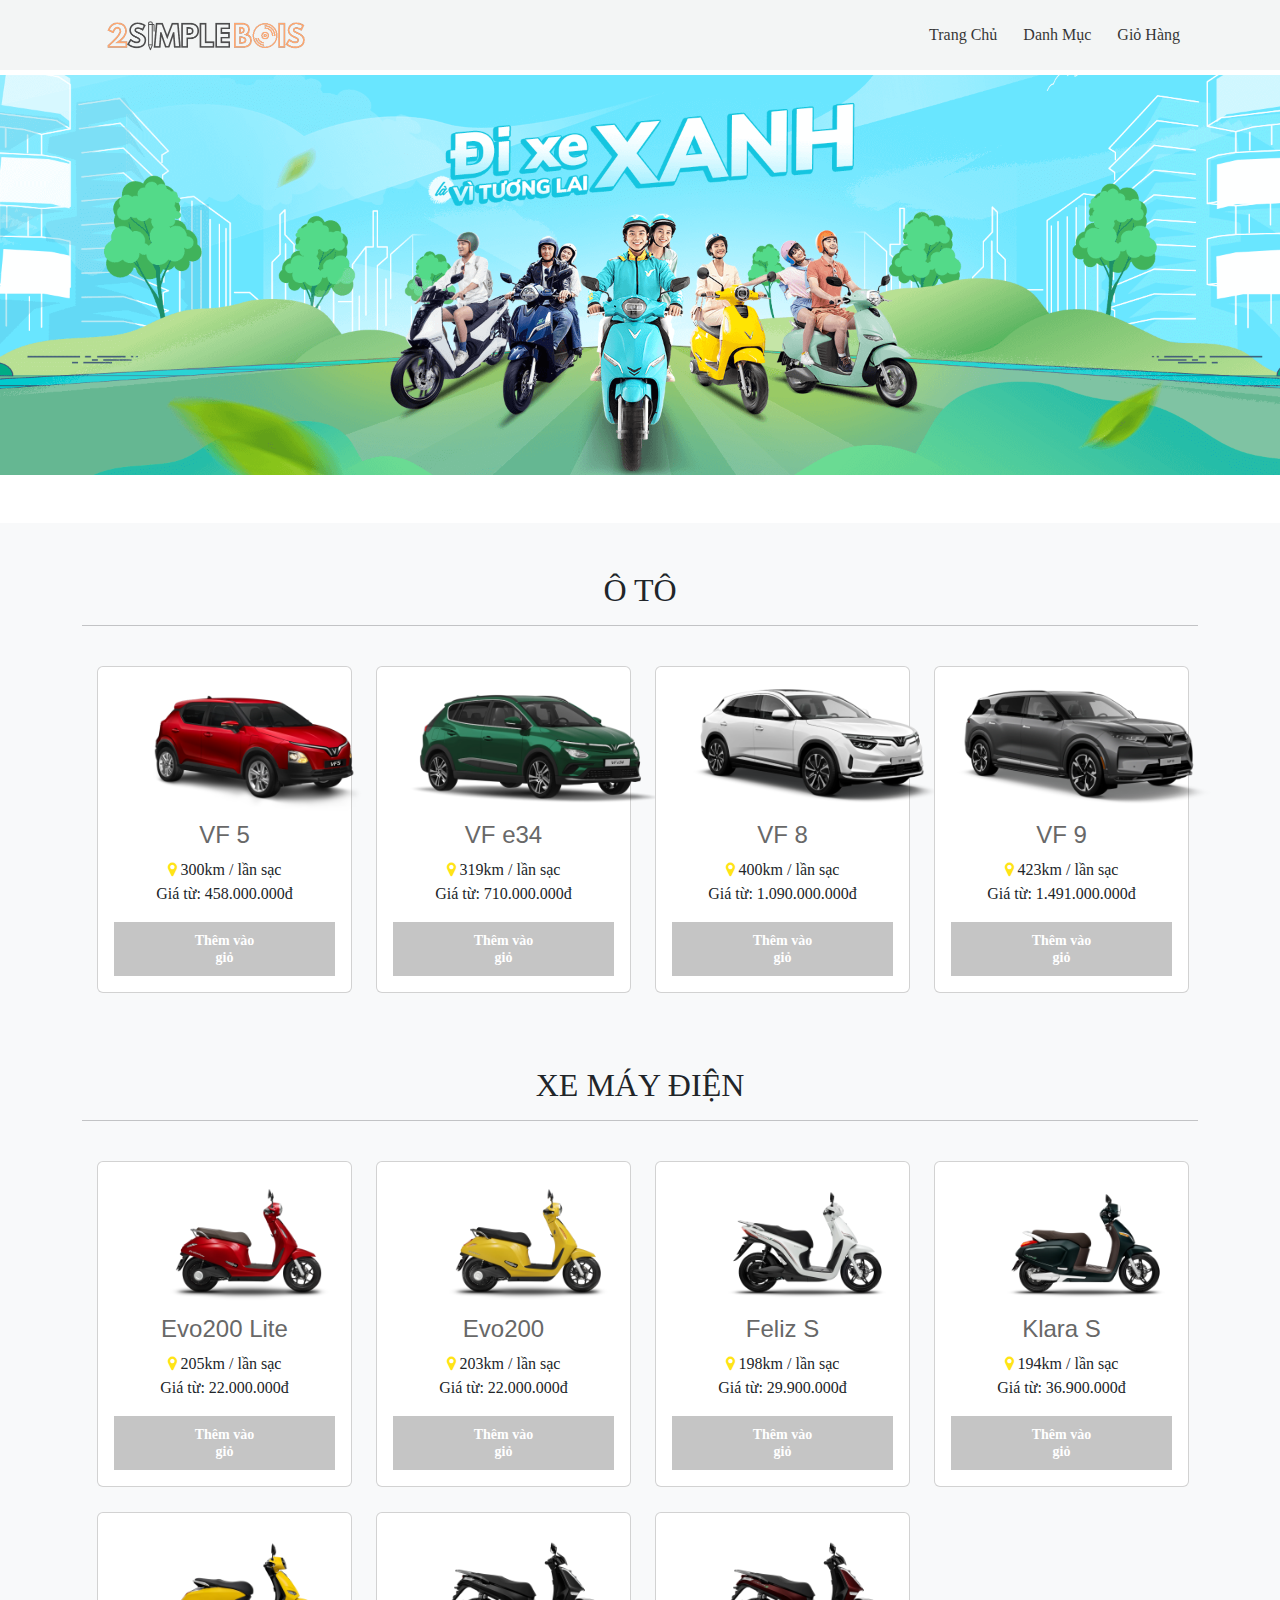
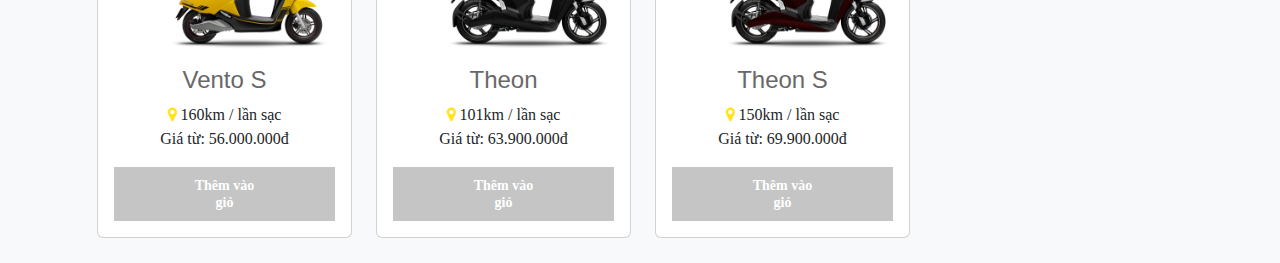
==== index.html @ aab518c5 "V1.0" ====
<!DOCTYPE html>
<html lang="en">

<head>
    <meta charset="UTF-8">
    <meta name="viewport" content="width=device-width, initial-scale=1.0">
    <title>Trang chủ</title>
    <link rel="stylesheet" href="boostrap.min.css">
    <link rel="stylesheet" href="font-awesome-4.7.0/css/font-awesome.min.css">
    <link rel="stylesheet" href="trangchu.css">

</head>

<body>
    <header>
        <nav class="navbar navbar-expand-lg navbar-light fixed-top  ">
            <div class="container">
                <a class="logo" href="index.html"><img src="image/logo1.png"></a>
                <ul class="navbar-nav ms-auto mb-2 mb-lg-0">
                    <li class="nav-item">
                        <a class="nav-link " aria-current="page" href="index.html">Trang Chủ</a>
                    </li>
                    <!-- dropdown -->
                    <li class="nav-item">
                        <a class="nav-link " aria-current="page" href="tintuc.html">Danh Mục</a>
                    </li>
                    <li class="nav-item">
                        <a class="nav-link " aria-current="page" href="lienhe.html">Giỏ Hàng</a>
                    </li>

                </ul>
                <!-- </div> -->
            </div>
        </nav>
    </header>

    <div class="banner" style="margin-top:75px;">
        <img src="image/banner1.png" alt="Los Angeles" class="d-block w-100">
        <div class="carousel-caption">

        </div>
    </div>

    <section class="xe section-padding" id="about">
        <div class="container-fluid bg-light mt-5">
            <div class="container">
                <div class="row">
                    <div class="col-md-12">
                        <div class="section-header text-center pb-4 pt-5">
                            <h2>Ô TÔ</h2>
                            <hr>
                        </div>
                    </div>
                    <div class="row">
                        <div class="col-lg-3 col-md-6 col-12">
                            <div class="card text-center bg-white ">
                                <div class="card-body">
                                    <img src="image/vf-5.png">
                                    <i class="bi bi-laptop"></i>
                                    <h3 class="card-title">VF 5</h3>
                                    <p class="lead">
                                        <i class="fa fa-map-marker" aria-hidden="true" style="color: #ffe416;"></i>
                                        300km / lần sạc<br>
                                        Giá từ: 458.000.000đ
                                    </p>
                                    <button>Thêm vào giỏ</button>
                                </div>

                            </div>
                        </div>
                        <div class="col-lg-3 col-md-6 col-12">
                            <div class="card text-center bg-white ">
                                <div class="card-body">
                                    <img src="image/vf-e34.png">
                                    <i class="bi bi-laptop"></i>
                                    <h3 class="card-title">VF e34</h3>
                                    <p class="lead">
                                        <i class="fa fa-map-marker" aria-hidden="true" style="color: #ffe416;"></i>
                                        319km / lần sạc<br>
                                        Giá từ: 710.000.000đ
                                    </p>
                                    <button>Thêm vào giỏ</button>
                                </div>

                            </div>
                        </div>
                        <div class="col-lg-3 col-md-6 col-12">
                            <div class="card text-center bg-white ">
                                <div class="card-body">
                                    <img src="image/vf-8.png">
                                    <i class="bi bi-laptop"></i>
                                    <h3 class="card-title">VF 8</h3>
                                    <p class="lead">
                                        <i class="fa fa-map-marker" aria-hidden="true" style="color: #ffe416;"></i>
                                        400km / lần sạc<br>
                                        Giá từ: 1.090.000.000đ
                                    </p>
                                    <button>Thêm vào giỏ</button>
                                </div>

                            </div>
                        </div>
                        <div class="col-lg-3 col-md-6 col-12">
                            <div class="card text-center bg-white ">
                                <div class="card-body">
                                    <img src="image/vf-9.png">
                                    <i class="bi bi-laptop"></i>
                                    <h3 class="card-title">VF 9</h3>
                                    <p class="lead">
                                        <i class="fa fa-map-marker" aria-hidden="true" style="color: #ffe416;"></i>
                                        423km / lần sạc<br>
                                        Giá từ: 1.491.000.000đ
                                    </p>
                                    <button>Thêm vào giỏ</button>
                                </div>

                            </div>
                        </div>
                    </div>
                </div>
                <div class="row">
                    <div class="col-md-12">
                        <div class="section-header text-center pb-4 pt-5">
                            <h2>XE MÁY ĐIỆN</h2>
                            <hr>
                        </div>
                    </div>
                    <div class="row">
                        <div class="col-lg-3 col-md-6 col-12">
                            <div class="card text-center bg-white ">
                                <div class="card-body">
                                    <img src="image/Evo200-lite.png">
                                    <i class="bi bi-laptop"></i>
                                    <h3 class="card-title">Evo200 Lite</h3>
                                    <p class="lead">
                                        <i class="fa fa-map-marker" aria-hidden="true" style="color: #ffe416;"></i>
                                        205km / lần sạc<br>
                                        Giá từ: 22.000.000đ
                                    </p>
                                    <button>Thêm vào giỏ</button>
                                </div>

                            </div>
                        </div>
                        <div class="col-lg-3 col-md-6 col-12">
                            <div class="card text-center bg-white ">
                                <div class="card-body">
                                    <img src="image/Evo200.png">
                                    <i class="bi bi-laptop"></i>
                                    <h3 class="card-title">Evo200</h3>
                                    <p class="lead">
                                        <i class="fa fa-map-marker" aria-hidden="true" style="color: #ffe416;"></i>
                                        203km / lần sạc<br>
                                        Giá từ: 22.000.000đ
                                    </p>
                                    <button>Thêm vào giỏ</button>
                                </div>

                            </div>
                        </div>
                        <div class="col-lg-3 col-md-6 col-12">
                            <div class="card text-center bg-white ">
                                <div class="card-body">
                                    <img src="image/FelizS.png">
                                    <i class="bi bi-laptop"></i>
                                    <h3 class="card-title">Feliz S</h3>
                                    <p class="lead">
                                        <i class="fa fa-map-marker" aria-hidden="true" style="color: #ffe416;"></i>
                                        198km / lần sạc<br>
                                        Giá từ: 29.900.000đ
                                    </p>
                                    <button>Thêm vào giỏ</button>
                                </div>

                            </div>
                        </div>
                        <div class="col-lg-3 col-md-6 col-12">
                            <div class="card text-center bg-white ">
                                <div class="card-body">
                                    <img src="image/KlaraS.png">
                                    <i class="bi bi-laptop"></i>
                                    <h3 class="card-title">Klara S</h3>
                                    <p class="lead">
                                        <i class="fa fa-map-marker" aria-hidden="true" style="color: #ffe416;"></i>
                                        194km / lần sạc<br>
                                        Giá từ: 36.900.000đ
                                    </p>
                                    <button>Thêm vào giỏ</button>
                                </div>

                            </div>
                        </div>
                        <div class="col-lg-3 col-md-6 col-12">
                            <div class="card text-center bg-white ">
                                <div class="card-body">
                                    <img src="image/VentoS.png">
                                    <i class="bi bi-laptop"></i>
                                    <h3 class="card-title">Vento S</h3>
                                    <p class="lead">
                                        <i class="fa fa-map-marker" aria-hidden="true" style="color: #ffe416;"></i>
                                        160km / lần sạc<br>
                                        Giá từ: 56.000.000đ
                                    </p>
                                    <button>Thêm vào giỏ</button>
                                </div>

                            </div>
                        </div>
                        <div class="col-lg-3 col-md-6 col-12">
                            <div class="card text-center bg-white ">
                                <div class="card-body">
                                    <img src="image/Theon.png">
                                    <i class="bi bi-laptop"></i>
                                    <h3 class="card-title">Theon</h3>
                                    <p class="lead">
                                        <i class="fa fa-map-marker" aria-hidden="true" style="color: #ffe416;"></i>
                                        101km / lần sạc<br>
                                        Giá từ: 63.900.000đ
                                    </p>
                                    <button>Thêm vào giỏ</button>
                                </div>

                            </div>
                        </div>
                        <div class="col-lg-3 col-md-6 col-12">
                            <div class="card text-center bg-white ">
                                <div class="card-body">
                                    <img src="image/TheonS.png">
                                    <i class="bi bi-laptop"></i>
                                    <h3 class="card-title">Theon S</h3>
                                    <p class="lead">
                                        <i class="fa fa-map-marker" aria-hidden="true" style="color: #ffe416;"></i>
                                        150km / lần sạc<br>
                                        Giá từ: 69.900.000đ
                                    </p>
                                    <button>Thêm vào giỏ</button>
                                </div>

                            </div>
                        </div>

                    </div>
                </div>
    </section>


</body>

</html>
---- boostrap.min.css ----
@charset "UTF-8";/*!
 * Bootstrap  v5.3.0-alpha2 (https://getbootstrap.com/)
 * Copyright 2011-2023 The Bootstrap Authors
 * Licensed under MIT (https://github.com/twbs/bootstrap/blob/main/LICENSE)
 */:root,[data-bs-theme=light]{--bs-blue:#0d6efd;--bs-indigo:#6610f2;--bs-purple:#6f42c1;--bs-pink:#d63384;--bs-red:#dc3545;--bs-orange:#fd7e14;--bs-yellow:#ffc107;--bs-green:#198754;--bs-teal:#20c997;--bs-cyan:#0dcaf0;--bs-black:#000;--bs-white:#fff;--bs-gray:#6c757d;--bs-gray-dark:#343a40;--bs-gray-100:#f8f9fa;--bs-gray-200:#e9ecef;--bs-gray-300:#dee2e6;--bs-gray-400:#ced4da;--bs-gray-500:#adb5bd;--bs-gray-600:#6c757d;--bs-gray-700:#495057;--bs-gray-800:#343a40;--bs-gray-900:#212529;--bs-primary:#0d6efd;--bs-secondary:#6c757d;--bs-success:#198754;--bs-info:#0dcaf0;--bs-warning:#ffc107;--bs-danger:#dc3545;--bs-light:#f8f9fa;--bs-dark:#212529;--bs-primary-rgb:13,110,253;--bs-secondary-rgb:108,117,125;--bs-success-rgb:25,135,84;--bs-info-rgb:13,202,240;--bs-warning-rgb:255,193,7;--bs-danger-rgb:220,53,69;--bs-light-rgb:248,249,250;--bs-dark-rgb:33,37,41;--bs-primary-text-emphasis:#052c65;--bs-secondary-text-emphasis:#2b2f32;--bs-success-text-emphasis:#0a3622;--bs-info-text-emphasis:#055160;--bs-warning-text-emphasis:#664d03;--bs-danger-text-emphasis:#58151c;--bs-light-text-emphasis:#495057;--bs-dark-text-emphasis:#495057;--bs-primary-bg-subtle:#cfe2ff;--bs-secondary-bg-subtle:#e2e3e5;--bs-success-bg-subtle:#d1e7dd;--bs-info-bg-subtle:#cff4fc;--bs-warning-bg-subtle:#fff3cd;--bs-danger-bg-subtle:#f8d7da;--bs-light-bg-subtle:#fcfcfd;--bs-dark-bg-subtle:#ced4da;--bs-primary-border-subtle:#9ec5fe;--bs-secondary-border-subtle:#c4c8cb;--bs-success-border-subtle:#a3cfbb;--bs-info-border-subtle:#9eeaf9;--bs-warning-border-subtle:#ffe69c;--bs-danger-border-subtle:#f1aeb5;--bs-light-border-subtle:#e9ecef;--bs-dark-border-subtle:#adb5bd;--bs-white-rgb:255,255,255;--bs-black-rgb:0,0,0;--bs-font-sans-serif:system-ui,-apple-system,"Segoe UI",Roboto,"Helvetica Neue","Noto Sans","Liberation Sans",Arial,sans-serif,"Apple Color Emoji","Segoe UI Emoji","Segoe UI Symbol","Noto Color Emoji";--bs-font-monospace:SFMono-Regular,Menlo,Monaco,Consolas,"Liberation Mono","Courier New",monospace;--bs-gradient:linear-gradient(180deg, rgba(255, 255, 255, 0.15), rgba(255, 255, 255, 0));--bs-body-font-family:var(--bs-font-sans-serif);--bs-body-font-size:1rem;--bs-body-font-weight:400;--bs-body-line-height:1.5;--bs-body-color:#212529;--bs-body-color-rgb:33,37,41;--bs-body-bg:#fff;--bs-body-bg-rgb:255,255,255;--bs-emphasis-color:#000;--bs-emphasis-color-rgb:0,0,0;--bs-secondary-color:rgba(33, 37, 41, 0.75);--bs-secondary-color-rgb:33,37,41;--bs-secondary-bg:#e9ecef;--bs-secondary-bg-rgb:233,236,239;--bs-tertiary-color:rgba(33, 37, 41, 0.5);--bs-tertiary-color-rgb:33,37,41;--bs-tertiary-bg:#f8f9fa;--bs-tertiary-bg-rgb:248,249,250;--bs-link-color:#0d6efd;--bs-link-color-rgb:13,110,253;--bs-link-decoration:underline;--bs-link-hover-color:#0a58ca;--bs-link-hover-color-rgb:10,88,202;--bs-code-color:#d63384;--bs-highlight-bg:#fff3cd;--bs-border-width:1px;--bs-border-style:solid;--bs-border-color:#dee2e6;--bs-border-color-translucent:rgba(0, 0, 0, 0.175);--bs-border-radius:0.375rem;--bs-border-radius-sm:0.25rem;--bs-border-radius-lg:0.5rem;--bs-border-radius-xl:1rem;--bs-border-radius-xxl:2rem;--bs-border-radius-2xl:var(--bs-border-radius-xxl);--bs-border-radius-pill:50rem;--bs-box-shadow:0 0.5rem 1rem rgba(0, 0, 0, 0.15);--bs-box-shadow-sm:0 0.125rem 0.25rem rgba(0, 0, 0, 0.075);--bs-box-shadow-lg:0 1rem 3rem rgba(0, 0, 0, 0.175);--bs-box-shadow-inset:inset 0 1px 2px rgba(0, 0, 0, 0.075);--bs-focus-ring-width:0.25rem;--bs-focus-ring-opacity:0.25;--bs-focus-ring-color:rgba(13, 110, 253, 0.25);--bs-form-valid-color:#198754;--bs-form-valid-border-color:#198754;--bs-form-invalid-color:#dc3545;--bs-form-invalid-border-color:#dc3545}[data-bs-theme=dark]{color-scheme:dark;--bs-body-color:#adb5bd;--bs-body-color-rgb:173,181,189;--bs-body-bg:#212529;--bs-body-bg-rgb:33,37,41;--bs-emphasis-color:#fff;--bs-emphasis-color-rgb:255,255,255;--bs-secondary-color:rgba(173, 181, 189, 0.75);--bs-secondary-color-rgb:173,181,189;--bs-secondary-bg:#343a40;--bs-secondary-bg-rgb:52,58,64;--bs-tertiary-color:rgba(173, 181, 189, 0.5);--bs-tertiary-color-rgb:173,181,189;--bs-tertiary-bg:#2b3035;--bs-tertiary-bg-rgb:43,48,53;--bs-primary-text-emphasis:#6ea8fe;--bs-secondary-text-emphasis:#a7acb1;--bs-success-text-emphasis:#75b798;--bs-info-text-emphasis:#6edff6;--bs-warning-text-emphasis:#ffda6a;--bs-danger-text-emphasis:#ea868f;--bs-light-text-emphasis:#f8f9fa;--bs-dark-text-emphasis:#dee2e6;--bs-primary-bg-subtle:#031633;--bs-secondary-bg-subtle:#161719;--bs-success-bg-subtle:#051b11;--bs-info-bg-subtle:#032830;--bs-warning-bg-subtle:#332701;--bs-danger-bg-subtle:#2c0b0e;--bs-light-bg-subtle:#343a40;--bs-dark-bg-subtle:#1a1d20;--bs-primary-border-subtle:#084298;--bs-secondary-border-subtle:#41464b;--bs-success-border-subtle:#0f5132;--bs-info-border-subtle:#087990;--bs-warning-border-subtle:#997404;--bs-danger-border-subtle:#842029;--bs-light-border-subtle:#495057;--bs-dark-border-subtle:#343a40;--bs-link-color:#6ea8fe;--bs-link-hover-color:#8bb9fe;--bs-link-color-rgb:110,168,254;--bs-link-hover-color-rgb:139,185,254;--bs-code-color:#e685b5;--bs-border-color:#495057;--bs-border-color-translucent:rgba(255, 255, 255, 0.15);--bs-form-valid-color:#75b798;--bs-form-valid-border-color:#75b798;--bs-form-invalid-color:#ea868f;--bs-form-invalid-border-color:#ea868f}*,::after,::before{box-sizing:border-box}@media (prefers-reduced-motion:no-preference){:root{scroll-behavior:smooth}}body{margin:0;font-family:var(--bs-body-font-family);font-size:var(--bs-body-font-size);font-weight:var(--bs-body-font-weight);line-height:var(--bs-body-line-height);color:var(--bs-body-color);text-align:var(--bs-body-text-align);background-color:var(--bs-body-bg);-webkit-text-size-adjust:100%;-webkit-tap-highlight-color:transparent}hr{margin:1rem 0;color:inherit;border:0;border-top:var(--bs-border-width) solid;opacity:.25}.h1,.h2,.h3,.h4,.h5,.h6,h1,h2,h3,h4,h5,h6{margin-top:0;margin-bottom:.5rem;font-weight:500;line-height:1.2;color:var(--bs-heading-color,inherit)}.h1,h1{font-size:calc(1.375rem + 1.5vw)}@media (min-width:1200px){.h1,h1{font-size:2.5rem}}.h2,h2{font-size:calc(1.325rem + .9vw)}@media (min-width:1200px){.h2,h2{font-size:2rem}}.h3,h3{font-size:calc(1.3rem + .6vw)}@media (min-width:1200px){.h3,h3{font-size:1.75rem}}.h4,h4{font-size:calc(1.275rem + .3vw)}@media (min-width:1200px){.h4,h4{font-size:1.5rem}}.h5,h5{font-size:1.25rem}.h6,h6{font-size:1rem}p{margin-top:0;margin-bottom:1rem}abbr[title]{-webkit-text-decoration:underline dotted;text-decoration:underline dotted;cursor:help;-webkit-text-decoration-skip-ink:none;text-decoration-skip-ink:none}address{margin-bottom:1rem;font-style:normal;line-height:inherit}ol,ul{padding-left:2rem}dl,ol,ul{margin-top:0;margin-bottom:1rem}ol ol,ol ul,ul ol,ul ul{margin-bottom:0}dt{font-weight:700}dd{margin-bottom:.5rem;margin-left:0}blockquote{margin:0 0 1rem}b,strong{font-weight:bolder}.small,small{font-size:.875em}.mark,mark{padding:.1875em;background-color:var(--bs-highlight-bg)}sub,sup{position:relative;font-size:.75em;line-height:0;vertical-align:baseline}sub{bottom:-.25em}sup{top:-.5em}a{color:rgba(var(--bs-link-color-rgb),var(--bs-link-opacity,1));text-decoration:underline}a:hover{--bs-link-color-rgb:var(--bs-link-hover-color-rgb)}a:not([href]):not([class]),a:not([href]):not([class]):hover{color:inherit;text-decoration:none}code,kbd,pre,samp{font-family:var(--bs-font-monospace);font-size:1em}pre{display:block;margin-top:0;margin-bottom:1rem;overflow:auto;font-size:.875em}pre code{font-size:inherit;color:inherit;word-break:normal}code{font-size:.875em;color:var(--bs-code-color);word-wrap:break-word}a>code{color:inherit}kbd{padding:.1875rem .375rem;font-size:.875em;color:var(--bs-body-bg);background-color:var(--bs-body-color);border-radius:.25rem}kbd kbd{padding:0;font-size:1em}figure{margin:0 0 1rem}img,svg{vertical-align:middle}table{caption-side:bottom;border-collapse:collapse}caption{padding-top:.5rem;padding-bottom:.5rem;color:var(--bs-secondary-color);text-align:left}th{text-align:inherit;text-align:-webkit-match-parent}tbody,td,tfoot,th,thead,tr{border-color:inherit;border-style:solid;border-width:0}label{display:inline-block}button{border-radius:0}button:focus:not(:focus-visible){outline:0}button,input,optgroup,select,textarea{margin:0;font-family:inherit;font-size:inherit;line-height:inherit}button,select{text-transform:none}[role=button]{cursor:pointer}select{word-wrap:normal}select:disabled{opacity:1}[list]:not([type=date]):not([type=datetime-local]):not([type=month]):not([type=week]):not([type=time])::-webkit-calendar-picker-indicator{display:none!important}[type=button],[type=reset],[type=submit],button{-webkit-appearance:button}[type=button]:not(:disabled),[type=reset]:not(:disabled),[type=submit]:not(:disabled),button:not(:disabled){cursor:pointer}::-moz-focus-inner{padding:0;border-style:none}textarea{resize:vertical}fieldset{min-width:0;padding:0;margin:0;border:0}legend{float:left;width:100%;padding:0;margin-bottom:.5rem;font-size:calc(1.275rem + .3vw);line-height:inherit}@media (min-width:1200px){legend{font-size:1.5rem}}legend+*{clear:left}::-webkit-datetime-edit-day-field,::-webkit-datetime-edit-fields-wrapper,::-webkit-datetime-edit-hour-field,::-webkit-datetime-edit-minute,::-webkit-datetime-edit-month-field,::-webkit-datetime-edit-text,::-webkit-datetime-edit-year-field{padding:0}::-webkit-inner-spin-button{height:auto}[type=search]{outline-offset:-2px;-webkit-appearance:textfield}::-webkit-search-decoration{-webkit-appearance:none}::-webkit-color-swatch-wrapper{padding:0}::-webkit-file-upload-button{font:inherit;-webkit-appearance:button}::file-selector-button{font:inherit;-webkit-appearance:button}output{display:inline-block}iframe{border:0}summary{display:list-item;cursor:pointer}progress{vertical-align:baseline}[hidden]{display:none!important}.lead{font-size:1.25rem;font-weight:300}.display-1{font-size:calc(1.625rem + 4.5vw);font-weight:300;line-height:1.2}@media (min-width:1200px){.display-1{font-size:5rem}}.display-2{font-size:calc(1.575rem + 3.9vw);font-weight:300;line-height:1.2}@media (min-width:1200px){.display-2{font-size:4.5rem}}.display-3{font-size:calc(1.525rem + 3.3vw);font-weight:300;line-height:1.2}@media (min-width:1200px){.display-3{font-size:4rem}}.display-4{font-size:calc(1.475rem + 2.7vw);font-weight:300;line-height:1.2}@media (min-width:1200px){.display-4{font-size:3.5rem}}.display-5{font-size:calc(1.425rem + 2.1vw);font-weight:300;line-height:1.2}@media (min-width:1200px){.display-5{font-size:3rem}}.display-6{font-size:calc(1.375rem + 1.5vw);font-weight:300;line-height:1.2}@media (min-width:1200px){.display-6{font-size:2.5rem}}.list-unstyled{padding-left:0;list-style:none}.list-inline{padding-left:0;list-style:none}.list-inline-item{display:inline-block}.list-inline-item:not(:last-child){margin-right:.5rem}.initialism{font-size:.875em;text-transform:uppercase}.blockquote{margin-bottom:1rem;font-size:1.25rem}.blockquote>:last-child{margin-bottom:0}.blockquote-footer{margin-top:-1rem;margin-bottom:1rem;font-size:.875em;color:#6c757d}.blockquote-footer::before{content:"— "}.img-fluid{max-width:100%;height:auto}.img-thumbnail{padding:.25rem;background-color:var(--bs-body-bg);border:var(--bs-border-width) solid var(--bs-border-color);border-radius:var(--bs-border-radius);max-width:100%;height:auto}.figure{display:inline-block}.figure-img{margin-bottom:.5rem;line-height:1}.figure-caption{font-size:.875em;color:var(--bs-secondary-color)}.container,.container-fluid,.container-lg,.container-md,.container-sm,.container-xl,.container-xxl{--bs-gutter-x:1.5rem;--bs-gutter-y:0;width:100%;padding-right:calc(var(--bs-gutter-x) * .5);padding-left:calc(var(--bs-gutter-x) * .5);margin-right:auto;margin-left:auto}@media (min-width:576px){.container,.container-sm{max-width:540px}}@media (min-width:768px){.container,.container-md,.container-sm{max-width:720px}}@media (min-width:992px){.container,.container-lg,.container-md,.container-sm{max-width:960px}}@media (min-width:1200px){.container,.container-lg,.container-md,.container-sm,.container-xl{max-width:1140px}}@media (min-width:1400px){.container,.container-lg,.container-md,.container-sm,.container-xl,.container-xxl{max-width:1320px}}:root{--bs-breakpoint-xs:0;--bs-breakpoint-sm:576px;--bs-breakpoint-md:768px;--bs-breakpoint-lg:992px;--bs-breakpoint-xl:1200px;--bs-breakpoint-xxl:1400px}.row{--bs-gutter-x:1.5rem;--bs-gutter-y:0;display:flex;flex-wrap:wrap;margin-top:calc(-1 * var(--bs-gutter-y));margin-right:calc(-.5 * var(--bs-gutter-x));margin-left:calc(-.5 * var(--bs-gutter-x))}.row>*{flex-shrink:0;width:100%;max-width:100%;padding-right:calc(var(--bs-gutter-x) * .5);padding-left:calc(var(--bs-gutter-x) * .5);margin-top:var(--bs-gutter-y)}.col{flex:1 0 0%}.row-cols-auto>*{flex:0 0 auto;width:auto}.row-cols-1>*{flex:0 0 auto;width:100%}.row-cols-2>*{flex:0 0 auto;width:50%}.row-cols-3>*{flex:0 0 auto;width:33.3333333333%}.row-cols-4>*{flex:0 0 auto;width:25%}.row-cols-5>*{flex:0 0 auto;width:20%}.row-cols-6>*{flex:0 0 auto;width:16.6666666667%}.col-auto{flex:0 0 auto;width:auto}.col-1{flex:0 0 auto;width:8.33333333%}.col-2{flex:0 0 auto;width:16.66666667%}.col-3{flex:0 0 auto;width:25%}.col-4{flex:0 0 auto;width:33.33333333%}.col-5{flex:0 0 auto;width:41.66666667%}.col-6{flex:0 0 auto;width:50%}.col-7{flex:0 0 auto;width:58.33333333%}.col-8{flex:0 0 auto;width:66.66666667%}.col-9{flex:0 0 auto;width:75%}.col-10{flex:0 0 auto;width:83.33333333%}.col-11{flex:0 0 auto;width:91.66666667%}.col-12{flex:0 0 auto;width:100%}.offset-1{margin-left:8.33333333%}.offset-2{margin-left:16.66666667%}.offset-3{margin-left:25%}.offset-4{margin-left:33.33333333%}.offset-5{margin-left:41.66666667%}.offset-6{margin-left:50%}.offset-7{margin-left:58.33333333%}.offset-8{margin-left:66.66666667%}.offset-9{margin-left:75%}.offset-10{margin-left:83.33333333%}.offset-11{margin-left:91.66666667%}.g-0,.gx-0{--bs-gutter-x:0}.g-0,.gy-0{--bs-gutter-y:0}.g-1,.gx-1{--bs-gutter-x:0.25rem}.g-1,.gy-1{--bs-gutter-y:0.25rem}.g-2,.gx-2{--bs-gutter-x:0.5rem}.g-2,.gy-2{--bs-gutter-y:0.5rem}.g-3,.gx-3{--bs-gutter-x:1rem}.g-3,.gy-3{--bs-gutter-y:1rem}.g-4,.gx-4{--bs-gutter-x:1.5rem}.g-4,.gy-4{--bs-gutter-y:1.5rem}.g-5,.gx-5{--bs-gutter-x:3rem}.g-5,.gy-5{--bs-gutter-y:3rem}@media (min-width:576px){.col-sm{flex:1 0 0%}.row-cols-sm-auto>*{flex:0 0 auto;width:auto}.row-cols-sm-1>*{flex:0 0 auto;width:100%}.row-cols-sm-2>*{flex:0 0 auto;width:50%}.row-cols-sm-3>*{flex:0 0 auto;width:33.3333333333%}.row-cols-sm-4>*{flex:0 0 auto;width:25%}.row-cols-sm-5>*{flex:0 0 auto;width:20%}.row-cols-sm-6>*{flex:0 0 auto;width:16.6666666667%}.col-sm-auto{flex:0 0 auto;width:auto}.col-sm-1{flex:0 0 auto;width:8.33333333%}.col-sm-2{flex:0 0 auto;width:16.66666667%}.col-sm-3{flex:0 0 auto;width:25%}.col-sm-4{flex:0 0 auto;width:33.33333333%}.col-sm-5{flex:0 0 auto;width:41.66666667%}.col-sm-6{flex:0 0 auto;width:50%}.col-sm-7{flex:0 0 auto;width:58.33333333%}.col-sm-8{flex:0 0 auto;width:66.66666667%}.col-sm-9{flex:0 0 auto;width:75%}.col-sm-10{flex:0 0 auto;width:83.33333333%}.col-sm-11{flex:0 0 auto;width:91.66666667%}.col-sm-12{flex:0 0 auto;width:100%}.offset-sm-0{margin-left:0}.offset-sm-1{margin-left:8.33333333%}.offset-sm-2{margin-left:16.66666667%}.offset-sm-3{margin-left:25%}.offset-sm-4{margin-left:33.33333333%}.offset-sm-5{margin-left:41.66666667%}.offset-sm-6{margin-left:50%}.offset-sm-7{margin-left:58.33333333%}.offset-sm-8{margin-left:66.66666667%}.offset-sm-9{margin-left:75%}.offset-sm-10{margin-left:83.33333333%}.offset-sm-11{margin-left:91.66666667%}.g-sm-0,.gx-sm-0{--bs-gutter-x:0}.g-sm-0,.gy-sm-0{--bs-gutter-y:0}.g-sm-1,.gx-sm-1{--bs-gutter-x:0.25rem}.g-sm-1,.gy-sm-1{--bs-gutter-y:0.25rem}.g-sm-2,.gx-sm-2{--bs-gutter-x:0.5rem}.g-sm-2,.gy-sm-2{--bs-gutter-y:0.5rem}.g-sm-3,.gx-sm-3{--bs-gutter-x:1rem}.g-sm-3,.gy-sm-3{--bs-gutter-y:1rem}.g-sm-4,.gx-sm-4{--bs-gutter-x:1.5rem}.g-sm-4,.gy-sm-4{--bs-gutter-y:1.5rem}.g-sm-5,.gx-sm-5{--bs-gutter-x:3rem}.g-sm-5,.gy-sm-5{--bs-gutter-y:3rem}}@media (min-width:768px){.col-md{flex:1 0 0%}.row-cols-md-auto>*{flex:0 0 auto;width:auto}.row-cols-md-1>*{flex:0 0 auto;width:100%}.row-cols-md-2>*{flex:0 0 auto;width:50%}.row-cols-md-3>*{flex:0 0 auto;width:33.3333333333%}.row-cols-md-4>*{flex:0 0 auto;width:25%}.row-cols-md-5>*{flex:0 0 auto;width:20%}.row-cols-md-6>*{flex:0 0 auto;width:16.6666666667%}.col-md-auto{flex:0 0 auto;width:auto}.col-md-1{flex:0 0 auto;width:8.33333333%}.col-md-2{flex:0 0 auto;width:16.66666667%}.col-md-3{flex:0 0 auto;width:25%}.col-md-4{flex:0 0 auto;width:33.33333333%}.col-md-5{flex:0 0 auto;width:41.66666667%}.col-md-6{flex:0 0 auto;width:50%}.col-md-7{flex:0 0 auto;width:58.33333333%}.col-md-8{flex:0 0 auto;width:66.66666667%}.col-md-9{flex:0 0 auto;width:75%}.col-md-10{flex:0 0 auto;width:83.33333333%}.col-md-11{flex:0 0 auto;width:91.66666667%}.col-md-12{flex:0 0 auto;width:100%}.offset-md-0{margin-left:0}.offset-md-1{margin-left:8.33333333%}.offset-md-2{margin-left:16.66666667%}.offset-md-3{margin-left:25%}.offset-md-4{margin-left:33.33333333%}.offset-md-5{margin-left:41.66666667%}.offset-md-6{margin-left:50%}.offset-md-7{margin-left:58.33333333%}.offset-md-8{margin-left:66.66666667%}.offset-md-9{margin-left:75%}.offset-md-10{margin-left:83.33333333%}.offset-md-11{margin-left:91.66666667%}.g-md-0,.gx-md-0{--bs-gutter-x:0}.g-md-0,.gy-md-0{--bs-gutter-y:0}.g-md-1,.gx-md-1{--bs-gutter-x:0.25rem}.g-md-1,.gy-md-1{--bs-gutter-y:0.25rem}.g-md-2,.gx-md-2{--bs-gutter-x:0.5rem}.g-md-2,.gy-md-2{--bs-gutter-y:0.5rem}.g-md-3,.gx-md-3{--bs-gutter-x:1rem}.g-md-3,.gy-md-3{--bs-gutter-y:1rem}.g-md-4,.gx-md-4{--bs-gutter-x:1.5rem}.g-md-4,.gy-md-4{--bs-gutter-y:1.5rem}.g-md-5,.gx-md-5{--bs-gutter-x:3rem}.g-md-5,.gy-md-5{--bs-gutter-y:3rem}}@media (min-width:992px){.col-lg{flex:1 0 0%}.row-cols-lg-auto>*{flex:0 0 auto;width:auto}.row-cols-lg-1>*{flex:0 0 auto;width:100%}.row-cols-lg-2>*{flex:0 0 auto;width:50%}.row-cols-lg-3>*{flex:0 0 auto;width:33.3333333333%}.row-cols-lg-4>*{flex:0 0 auto;width:25%}.row-cols-lg-5>*{flex:0 0 auto;width:20%}.row-cols-lg-6>*{flex:0 0 auto;width:16.6666666667%}.col-lg-auto{flex:0 0 auto;width:auto}.col-lg-1{flex:0 0 auto;width:8.33333333%}.col-lg-2{flex:0 0 auto;width:16.66666667%}.col-lg-3{flex:0 0 auto;width:25%}.col-lg-4{flex:0 0 auto;width:33.33333333%}.col-lg-5{flex:0 0 auto;width:41.66666667%}.col-lg-6{flex:0 0 auto;width:50%}.col-lg-7{flex:0 0 auto;width:58.33333333%}.col-lg-8{flex:0 0 auto;width:66.66666667%}.col-lg-9{flex:0 0 auto;width:75%}.col-lg-10{flex:0 0 auto;width:83.33333333%}.col-lg-11{flex:0 0 auto;width:91.66666667%}.col-lg-12{flex:0 0 auto;width:100%}.offset-lg-0{margin-left:0}.offset-lg-1{margin-left:8.33333333%}.offset-lg-2{margin-left:16.66666667%}.offset-lg-3{margin-left:25%}.offset-lg-4{margin-left:33.33333333%}.offset-lg-5{margin-left:41.66666667%}.offset-lg-6{margin-left:50%}.offset-lg-7{margin-left:58.33333333%}.offset-lg-8{margin-left:66.66666667%}.offset-lg-9{margin-left:75%}.offset-lg-10{margin-left:83.33333333%}.offset-lg-11{margin-left:91.66666667%}.g-lg-0,.gx-lg-0{--bs-gutter-x:0}.g-lg-0,.gy-lg-0{--bs-gutter-y:0}.g-lg-1,.gx-lg-1{--bs-gutter-x:0.25rem}.g-lg-1,.gy-lg-1{--bs-gutter-y:0.25rem}.g-lg-2,.gx-lg-2{--bs-gutter-x:0.5rem}.g-lg-2,.gy-lg-2{--bs-gutter-y:0.5rem}.g-lg-3,.gx-lg-3{--bs-gutter-x:1rem}.g-lg-3,.gy-lg-3{--bs-gutter-y:1rem}.g-lg-4,.gx-lg-4{--bs-gutter-x:1.5rem}.g-lg-4,.gy-lg-4{--bs-gutter-y:1.5rem}.g-lg-5,.gx-lg-5{--bs-gutter-x:3rem}.g-lg-5,.gy-lg-5{--bs-gutter-y:3rem}}@media (min-width:1200px){.col-xl{flex:1 0 0%}.row-cols-xl-auto>*{flex:0 0 auto;width:auto}.row-cols-xl-1>*{flex:0 0 auto;width:100%}.row-cols-xl-2>*{flex:0 0 auto;width:50%}.row-cols-xl-3>*{flex:0 0 auto;width:33.3333333333%}.row-cols-xl-4>*{flex:0 0 auto;width:25%}.row-cols-xl-5>*{flex:0 0 auto;width:20%}.row-cols-xl-6>*{flex:0 0 auto;width:16.6666666667%}.col-xl-auto{flex:0 0 auto;width:auto}.col-xl-1{flex:0 0 auto;width:8.33333333%}.col-xl-2{flex:0 0 auto;width:16.66666667%}.col-xl-3{flex:0 0 auto;width:25%}.col-xl-4{flex:0 0 auto;width:33.33333333%}.col-xl-5{flex:0 0 auto;width:41.66666667%}.col-xl-6{flex:0 0 auto;width:50%}.col-xl-7{flex:0 0 auto;width:58.33333333%}.col-xl-8{flex:0 0 auto;width:66.66666667%}.col-xl-9{flex:0 0 auto;width:75%}.col-xl-10{flex:0 0 auto;width:83.33333333%}.col-xl-11{flex:0 0 auto;width:91.66666667%}.col-xl-12{flex:0 0 auto;width:100%}.offset-xl-0{margin-left:0}.offset-xl-1{margin-left:8.33333333%}.offset-xl-2{margin-left:16.66666667%}.offset-xl-3{margin-left:25%}.offset-xl-4{margin-left:33.33333333%}.offset-xl-5{margin-left:41.66666667%}.offset-xl-6{margin-left:50%}.offset-xl-7{margin-left:58.33333333%}.offset-xl-8{margin-left:66.66666667%}.offset-xl-9{margin-left:75%}.offset-xl-10{margin-left:83.33333333%}.offset-xl-11{margin-left:91.66666667%}.g-xl-0,.gx-xl-0{--bs-gutter-x:0}.g-xl-0,.gy-xl-0{--bs-gutter-y:0}.g-xl-1,.gx-xl-1{--bs-gutter-x:0.25rem}.g-xl-1,.gy-xl-1{--bs-gutter-y:0.25rem}.g-xl-2,.gx-xl-2{--bs-gutter-x:0.5rem}.g-xl-2,.gy-xl-2{--bs-gutter-y:0.5rem}.g-xl-3,.gx-xl-3{--bs-gutter-x:1rem}.g-xl-3,.gy-xl-3{--bs-gutter-y:1rem}.g-xl-4,.gx-xl-4{--bs-gutter-x:1.5rem}.g-xl-4,.gy-xl-4{--bs-gutter-y:1.5rem}.g-xl-5,.gx-xl-5{--bs-gutter-x:3rem}.g-xl-5,.gy-xl-5{--bs-gutter-y:3rem}}@media (min-width:1400px){.col-xxl{flex:1 0 0%}.row-cols-xxl-auto>*{flex:0 0 auto;width:auto}.row-cols-xxl-1>*{flex:0 0 auto;width:100%}.row-cols-xxl-2>*{flex:0 0 auto;width:50%}.row-cols-xxl-3>*{flex:0 0 auto;width:33.3333333333%}.row-cols-xxl-4>*{flex:0 0 auto;width:25%}.row-cols-xxl-5>*{flex:0 0 auto;width:20%}.row-cols-xxl-6>*{flex:0 0 auto;width:16.6666666667%}.col-xxl-auto{flex:0 0 auto;width:auto}.col-xxl-1{flex:0 0 auto;width:8.33333333%}.col-xxl-2{flex:0 0 auto;width:16.66666667%}.col-xxl-3{flex:0 0 auto;width:25%}.col-xxl-4{flex:0 0 auto;width:33.33333333%}.col-xxl-5{flex:0 0 auto;width:41.66666667%}.col-xxl-6{flex:0 0 auto;width:50%}.col-xxl-7{flex:0 0 auto;width:58.33333333%}.col-xxl-8{flex:0 0 auto;width:66.66666667%}.col-xxl-9{flex:0 0 auto;width:75%}.col-xxl-10{flex:0 0 auto;width:83.33333333%}.col-xxl-11{flex:0 0 auto;width:91.66666667%}.col-xxl-12{flex:0 0 auto;width:100%}.offset-xxl-0{margin-left:0}.offset-xxl-1{margin-left:8.33333333%}.offset-xxl-2{margin-left:16.66666667%}.offset-xxl-3{margin-left:25%}.offset-xxl-4{margin-left:33.33333333%}.offset-xxl-5{margin-left:41.66666667%}.offset-xxl-6{margin-left:50%}.offset-xxl-7{margin-left:58.33333333%}.offset-xxl-8{margin-left:66.66666667%}.offset-xxl-9{margin-left:75%}.offset-xxl-10{margin-left:83.33333333%}.offset-xxl-11{margin-left:91.66666667%}.g-xxl-0,.gx-xxl-0{--bs-gutter-x:0}.g-xxl-0,.gy-xxl-0{--bs-gutter-y:0}.g-xxl-1,.gx-xxl-1{--bs-gutter-x:0.25rem}.g-xxl-1,.gy-xxl-1{--bs-gutter-y:0.25rem}.g-xxl-2,.gx-xxl-2{--bs-gutter-x:0.5rem}.g-xxl-2,.gy-xxl-2{--bs-gutter-y:0.5rem}.g-xxl-3,.gx-xxl-3{--bs-gutter-x:1rem}.g-xxl-3,.gy-xxl-3{--bs-gutter-y:1rem}.g-xxl-4,.gx-xxl-4{--bs-gutter-x:1.5rem}.g-xxl-4,.gy-xxl-4{--bs-gutter-y:1.5rem}.g-xxl-5,.gx-xxl-5{--bs-gutter-x:3rem}.g-xxl-5,.gy-xxl-5{--bs-gutter-y:3rem}}.table{--bs-table-color:var(--bs-body-color);--bs-table-bg:transparent;--bs-table-border-color:var(--bs-border-color);--bs-table-accent-bg:transparent;--bs-table-striped-color:var(--bs-body-color);--bs-table-striped-bg:rgba(0, 0, 0, 0.05);--bs-table-active-color:var(--bs-body-color);--bs-table-active-bg:rgba(0, 0, 0, 0.1);--bs-table-hover-color:var(--bs-body-color);--bs-table-hover-bg:rgba(0, 0, 0, 0.075);width:100%;margin-bottom:1rem;color:var(--bs-table-color);vertical-align:top;border-color:var(--bs-table-border-color)}.table>:not(caption)>*>*{padding:.5rem .5rem;background-color:var(--bs-table-bg);border-bottom-width:var(--bs-border-width);box-shadow:inset 0 0 0 9999px var(--bs-table-accent-bg)}.table>tbody{vertical-align:inherit}.table>thead{vertical-align:bottom}.table-group-divider{border-top:calc(var(--bs-border-width) * 2) solid currentcolor}.caption-top{caption-side:top}.table-sm>:not(caption)>*>*{padding:.25rem .25rem}.table-bordered>:not(caption)>*{border-width:var(--bs-border-width) 0}.table-bordered>:not(caption)>*>*{border-width:0 var(--bs-border-width)}.table-borderless>:not(caption)>*>*{border-bottom-width:0}.table-borderless>:not(:first-child){border-top-width:0}.table-striped>tbody>tr:nth-of-type(odd)>*{--bs-table-accent-bg:var(--bs-table-striped-bg);color:var(--bs-table-striped-color)}.table-striped-columns>:not(caption)>tr>:nth-child(2n){--bs-table-accent-bg:var(--bs-table-striped-bg);color:var(--bs-table-striped-color)}.table-active{--bs-table-accent-bg:var(--bs-table-active-bg);color:var(--bs-table-active-color)}.table-hover>tbody>tr:hover>*{--bs-table-accent-bg:var(--bs-table-hover-bg);color:var(--bs-table-hover-color)}.table-primary{--bs-table-color:#000;--bs-table-bg:#cfe2ff;--bs-table-border-color:#bacbe6;--bs-table-striped-bg:#c5d7f2;--bs-table-striped-color:#000;--bs-table-active-bg:#bacbe6;--bs-table-active-color:#000;--bs-table-hover-bg:#bfd1ec;--bs-table-hover-color:#000;color:var(--bs-table-color);border-color:var(--bs-table-border-color)}.table-secondary{--bs-table-color:#000;--bs-table-bg:#e2e3e5;--bs-table-border-color:#cbccce;--bs-table-striped-bg:#d7d8da;--bs-table-striped-color:#000;--bs-table-active-bg:#cbccce;--bs-table-active-color:#000;--bs-table-hover-bg:#d1d2d4;--bs-table-hover-color:#000;color:var(--bs-table-color);border-color:var(--bs-table-border-color)}.table-success{--bs-table-color:#000;--bs-table-bg:#d1e7dd;--bs-table-border-color:#bcd0c7;--bs-table-striped-bg:#c7dbd2;--bs-table-striped-color:#000;--bs-table-active-bg:#bcd0c7;--bs-table-active-color:#000;--bs-table-hover-bg:#c1d6cc;--bs-table-hover-color:#000;color:var(--bs-table-color);border-color:var(--bs-table-border-color)}.table-info{--bs-table-color:#000;--bs-table-bg:#cff4fc;--bs-table-border-color:#badce3;--bs-table-striped-bg:#c5e8ef;--bs-table-striped-color:#000;--bs-table-active-bg:#badce3;--bs-table-active-color:#000;--bs-table-hover-bg:#bfe2e9;--bs-table-hover-color:#000;color:var(--bs-table-color);border-color:var(--bs-table-border-color)}.table-warning{--bs-table-color:#000;--bs-table-bg:#fff3cd;--bs-table-border-color:#e6dbb9;--bs-table-striped-bg:#f2e7c3;--bs-table-striped-color:#000;--bs-table-active-bg:#e6dbb9;--bs-table-active-color:#000;--bs-table-hover-bg:#ece1be;--bs-table-hover-color:#000;color:var(--bs-table-color);border-color:var(--bs-table-border-color)}.table-danger{--bs-table-color:#000;--bs-table-bg:#f8d7da;--bs-table-border-color:#dfc2c4;--bs-table-striped-bg:#eccccf;--bs-table-striped-color:#000;--bs-table-active-bg:#dfc2c4;--bs-table-active-color:#000;--bs-table-hover-bg:#e5c7ca;--bs-table-hover-color:#000;color:var(--bs-table-color);border-color:var(--bs-table-border-color)}.table-light{--bs-table-color:#000;--bs-table-bg:#f8f9fa;--bs-table-border-color:#dfe0e1;--bs-table-striped-bg:#ecedee;--bs-table-striped-color:#000;--bs-table-active-bg:#dfe0e1;--bs-table-active-color:#000;--bs-table-hover-bg:#e5e6e7;--bs-table-hover-color:#000;color:var(--bs-table-color);border-color:var(--bs-table-border-color)}.table-dark{--bs-table-color:#fff;--bs-table-bg:#212529;--bs-table-border-color:#373b3e;--bs-table-striped-bg:#2c3034;--bs-table-striped-color:#fff;--bs-table-active-bg:#373b3e;--bs-table-active-color:#fff;--bs-table-hover-bg:#323539;--bs-table-hover-color:#fff;color:var(--bs-table-color);border-color:var(--bs-table-border-color)}.table-responsive{overflow-x:auto;-webkit-overflow-scrolling:touch}@media (max-width:575.98px){.table-responsive-sm{overflow-x:auto;-webkit-overflow-scrolling:touch}}@media (max-width:767.98px){.table-responsive-md{overflow-x:auto;-webkit-overflow-scrolling:touch}}@media (max-width:991.98px){.table-responsive-lg{overflow-x:auto;-webkit-overflow-scrolling:touch}}@media (max-width:1199.98px){.table-responsive-xl{overflow-x:auto;-webkit-overflow-scrolling:touch}}@media (max-width:1399.98px){.table-responsive-xxl{overflow-x:auto;-webkit-overflow-scrolling:touch}}.form-label{margin-bottom:.5rem}.col-form-label{padding-top:calc(.375rem + var(--bs-border-width));padding-bottom:calc(.375rem + var(--bs-border-width));margin-bottom:0;font-size:inherit;line-height:1.5}.col-form-label-lg{padding-top:calc(.5rem + var(--bs-border-width));padding-bottom:calc(.5rem + var(--bs-border-width));font-size:1.25rem}.col-form-label-sm{padding-top:calc(.25rem + var(--bs-border-width));padding-bottom:calc(.25rem + var(--bs-border-width));font-size:.875rem}.form-text{margin-top:.25rem;font-size:.875em;color:var(--bs-secondary-color)}.form-control{display:block;width:100%;padding:.375rem .75rem;font-size:1rem;font-weight:400;line-height:1.5;color:var(--bs-body-color);background-color:var(--bs-body-bg);background-clip:padding-box;border:var(--bs-border-width) solid var(--bs-border-color);-webkit-appearance:none;-moz-appearance:none;appearance:none;border-radius:.375rem;transition:border-color .15s ease-in-out,box-shadow .15s ease-in-out}@media (prefers-reduced-motion:reduce){.form-control{transition:none}}.form-control[type=file]{overflow:hidden}.form-control[type=file]:not(:disabled):not([readonly]){cursor:pointer}.form-control:focus{color:var(--bs-body-color);background-color:var(--bs-body-bg);border-color:#86b7fe;outline:0;box-shadow:0 0 0 .25rem rgba(13,110,253,.25)}.form-control::-webkit-date-and-time-value{min-width:85px;height:1.5em;margin:0}.form-control::-webkit-datetime-edit{display:block;padding:0}.form-control::-moz-placeholder{color:var(--bs-secondary-color);opacity:1}.form-control::placeholder{color:var(--bs-secondary-color);opacity:1}.form-control:disabled{background-color:var(--bs-secondary-bg);opacity:1}.form-control::-webkit-file-upload-button{padding:.375rem .75rem;margin:-.375rem -.75rem;-webkit-margin-end:.75rem;margin-inline-end:.75rem;color:var(--bs-body-color);background-color:var(--bs-tertiary-bg);pointer-events:none;border-color:inherit;border-style:solid;border-width:0;border-inline-end-width:var(--bs-border-width);border-radius:0;-webkit-transition:color .15s ease-in-out,background-color .15s ease-in-out,border-color .15s ease-in-out,box-shadow .15s ease-in-out;transition:color .15s ease-in-out,background-color .15s ease-in-out,border-color .15s ease-in-out,box-shadow .15s ease-in-out}.form-control::file-selector-button{padding:.375rem .75rem;margin:-.375rem -.75rem;-webkit-margin-end:.75rem;margin-inline-end:.75rem;color:var(--bs-body-color);background-color:var(--bs-tertiary-bg);pointer-events:none;border-color:inherit;border-style:solid;border-width:0;border-inline-end-width:var(--bs-border-width);border-radius:0;transition:color .15s ease-in-out,background-color .15s ease-in-out,border-color .15s ease-in-out,box-shadow .15s ease-in-out}@media (prefers-reduced-motion:reduce){.form-control::-webkit-file-upload-button{-webkit-transition:none;transition:none}.form-control::file-selector-button{transition:none}}.form-control:hover:not(:disabled):not([readonly])::-webkit-file-upload-button{background-color:var(--bs-secondary-bg)}.form-control:hover:not(:disabled):not([readonly])::file-selector-button{background-color:var(--bs-secondary-bg)}.form-control-plaintext{display:block;width:100%;padding:.375rem 0;margin-bottom:0;line-height:1.5;color:var(--bs-body-color);background-color:transparent;border:solid transparent;border-width:var(--bs-border-width) 0}.form-control-plaintext:focus{outline:0}.form-control-plaintext.form-control-lg,.form-control-plaintext.form-control-sm{padding-right:0;padding-left:0}.form-control-sm{min-height:calc(1.5em + .5rem + calc(var(--bs-border-width) * 2));padding:.25rem .5rem;font-size:.875rem;border-radius:.25rem}.form-control-sm::-webkit-file-upload-button{padding:.25rem .5rem;margin:-.25rem -.5rem;-webkit-margin-end:.5rem;margin-inline-end:.5rem}.form-control-sm::file-selector-button{padding:.25rem .5rem;margin:-.25rem -.5rem;-webkit-margin-end:.5rem;margin-inline-end:.5rem}.form-control-lg{min-height:calc(1.5em + 1rem + calc(var(--bs-border-width) * 2));padding:.5rem 1rem;font-size:1.25rem;border-radius:.5rem}.form-control-lg::-webkit-file-upload-button{padding:.5rem 1rem;margin:-.5rem -1rem;-webkit-margin-end:1rem;margin-inline-end:1rem}.form-control-lg::file-selector-button{padding:.5rem 1rem;margin:-.5rem -1rem;-webkit-margin-end:1rem;margin-inline-end:1rem}textarea.form-control{min-height:calc(1.5em + .75rem + calc(var(--bs-border-width) * 2))}textarea.form-control-sm{min-height:calc(1.5em + .5rem + calc(var(--bs-border-width) * 2))}textarea.form-control-lg{min-height:calc(1.5em + 1rem + calc(var(--bs-border-width) * 2))}.form-control-color{width:3rem;height:calc(1.5em + .75rem + calc(var(--bs-border-width) * 2));padding:.375rem}.form-control-color:not(:disabled):not([readonly]){cursor:pointer}.form-control-color::-moz-color-swatch{border:0!important;border-radius:.375rem}.form-control-color::-webkit-color-swatch{border:0!important;border-radius:.375rem}.form-control-color.form-control-sm{height:calc(1.5em + .5rem + calc(var(--bs-border-width) * 2))}.form-control-color.form-control-lg{height:calc(1.5em + 1rem + calc(var(--bs-border-width) * 2))}.form-select{--bs-form-select-bg-img:url("data:image/svg+xml,%3csvg xmlns='http://www.w3.org/2000/svg' viewBox='0 0 16 16'%3e%3cpath fill='none' stroke='%23343a40' stroke-linecap='round' stroke-linejoin='round' stroke-width='2' d='m2 5 6 6 6-6'/%3e%3c/svg%3e");display:block;width:100%;padding:.375rem 2.25rem .375rem .75rem;font-size:1rem;font-weight:400;line-height:1.5;color:var(--bs-body-color);background-color:var(--bs-body-bg);background-image:var(--bs-form-select-bg-img),var(--bs-form-select-bg-icon,none);background-repeat:no-repeat;background-position:right .75rem center;background-size:16px 12px;border:var(--bs-border-width) solid var(--bs-border-color);border-radius:.375rem;transition:border-color .15s ease-in-out,box-shadow .15s ease-in-out;-webkit-appearance:none;-moz-appearance:none;appearance:none}@media (prefers-reduced-motion:reduce){.form-select{transition:none}}.form-select:focus{border-color:#86b7fe;outline:0;box-shadow:0 0 0 .25rem rgba(13,110,253,.25)}.form-select[multiple],.form-select[size]:not([size="1"]){padding-right:.75rem;background-image:none}.form-select:disabled{background-color:var(--bs-secondary-bg)}.form-select:-moz-focusring{color:transparent;text-shadow:0 0 0 var(--bs-body-color)}.form-select-sm{padding-top:.25rem;padding-bottom:.25rem;padding-left:.5rem;font-size:.875rem;border-radius:.25rem}.form-select-lg{padding-top:.5rem;padding-bottom:.5rem;padding-left:1rem;font-size:1.25rem;border-radius:.5rem}[data-bs-theme=dark] .form-select{--bs-form-select-bg-img:url("data:image/svg+xml,%3csvg xmlns='http://www.w3.org/2000/svg' viewBox='0 0 16 16'%3e%3cpath fill='none' stroke='%23adb5bd' stroke-linecap='round' stroke-linejoin='round' stroke-width='2' d='m2 5 6 6 6-6'/%3e%3c/svg%3e")}.form-check{display:block;min-height:1.5rem;padding-left:1.5em;margin-bottom:.125rem}.form-check .form-check-input{float:left;margin-left:-1.5em}.form-check-reverse{padding-right:1.5em;padding-left:0;text-align:right}.form-check-reverse .form-check-input{float:right;margin-right:-1.5em;margin-left:0}.form-check-input{--bs-form-check-bg:var(--bs-body-bg);width:1em;height:1em;margin-top:.25em;vertical-align:top;background-color:var(--bs-form-check-bg);background-image:var(--bs-form-check-bg-image);background-repeat:no-repeat;background-position:center;background-size:contain;border:var(--bs-border-width) solid var(--bs-border-color);-webkit-appearance:none;-moz-appearance:none;appearance:none;-webkit-print-color-adjust:exact;color-adjust:exact;print-color-adjust:exact}.form-check-input[type=checkbox]{border-radius:.25em}.form-check-input[type=radio]{border-radius:50%}.form-check-input:active{filter:brightness(90%)}.form-check-input:focus{border-color:#86b7fe;outline:0;box-shadow:0 0 0 .25rem rgba(13,110,253,.25)}.form-check-input:checked{background-color:#0d6efd;border-color:#0d6efd}.form-check-input:checked[type=checkbox]{--bs-form-check-bg-image:url("data:image/svg+xml,%3csvg xmlns='http://www.w3.org/2000/svg' viewBox='0 0 20 20'%3e%3cpath fill='none' stroke='%23fff' stroke-linecap='round' stroke-linejoin='round' stroke-width='3' d='m6 10 3 3 6-6'/%3e%3c/svg%3e")}.form-check-input:checked[type=radio]{--bs-form-check-bg-image:url("data:image/svg+xml,%3csvg xmlns='http://www.w3.org/2000/svg' viewBox='-4 -4 8 8'%3e%3ccircle r='2' fill='%23fff'/%3e%3c/svg%3e")}.form-check-input[type=checkbox]:indeterminate{background-color:#0d6efd;border-color:#0d6efd;--bs-form-check-bg-image:url("data:image/svg+xml,%3csvg xmlns='http://www.w3.org/2000/svg' viewBox='0 0 20 20'%3e%3cpath fill='none' stroke='%23fff' stroke-linecap='round' stroke-linejoin='round' stroke-width='3' d='M6 10h8'/%3e%3c/svg%3e")}.form-check-input:disabled{pointer-events:none;filter:none;opacity:.5}.form-check-input:disabled~.form-check-label,.form-check-input[disabled]~.form-check-label{cursor:default;opacity:.5}.form-switch{padding-left:2.5em}.form-switch .form-check-input{--bs-form-switch-bg:url("data:image/svg+xml,%3csvg xmlns='http://www.w3.org/2000/svg' viewBox='-4 -4 8 8'%3e%3ccircle r='3' fill='rgba%280, 0, 0, 0.25%29'/%3e%3c/svg%3e");width:2em;margin-left:-2.5em;background-image:var(--bs-form-switch-bg);background-position:left center;border-radius:2em;transition:background-position .15s ease-in-out}@media (prefers-reduced-motion:reduce){.form-switch .form-check-input{transition:none}}.form-switch .form-check-input:focus{--bs-form-switch-bg:url("data:image/svg+xml,%3csvg xmlns='http://www.w3.org/2000/svg' viewBox='-4 -4 8 8'%3e%3ccircle r='3' fill='%2386b7fe'/%3e%3c/svg%3e")}.form-switch .form-check-input:checked{background-position:right center;--bs-form-switch-bg:url("data:image/svg+xml,%3csvg xmlns='http://www.w3.org/2000/svg' viewBox='-4 -4 8 8'%3e%3ccircle r='3' fill='%23fff'/%3e%3c/svg%3e")}.form-switch.form-check-reverse{padding-right:2.5em;padding-left:0}.form-switch.form-check-reverse .form-check-input{margin-right:-2.5em;margin-left:0}.form-check-inline{display:inline-block;margin-right:1rem}.btn-check{position:absolute;clip:rect(0,0,0,0);pointer-events:none}.btn-check:disabled+.btn,.btn-check[disabled]+.btn{pointer-events:none;filter:none;opacity:.65}[data-bs-theme=dark] .form-switch .form-check-input:not(:checked):not(:focus){--bs-form-switch-bg:url("data:image/svg+xml,%3csvg xmlns='http://www.w3.org/2000/svg' viewBox='-4 -4 8 8'%3e%3ccircle r='3' fill='rgba%28255, 255, 255, 0.25%29'/%3e%3c/svg%3e")}.form-range{width:100%;height:1.5rem;padding:0;background-color:transparent;-webkit-appearance:none;-moz-appearance:none;appearance:none}.form-range:focus{outline:0}.form-range:focus::-webkit-slider-thumb{box-shadow:0 0 0 1px #fff,0 0 0 .25rem rgba(13,110,253,.25)}.form-range:focus::-moz-range-thumb{box-shadow:0 0 0 1px #fff,0 0 0 .25rem rgba(13,110,253,.25)}.form-range::-moz-focus-outer{border:0}.form-range::-webkit-slider-thumb{width:1rem;height:1rem;margin-top:-.25rem;background-color:#0d6efd;border:0;border-radius:1rem;-webkit-transition:background-color .15s ease-in-out,border-color .15s ease-in-out,box-shadow .15s ease-in-out;transition:background-color .15s ease-in-out,border-color .15s ease-in-out,box-shadow .15s ease-in-out;-webkit-appearance:none;appearance:none}@media (prefers-reduced-motion:reduce){.form-range::-webkit-slider-thumb{-webkit-transition:none;transition:none}}.form-range::-webkit-slider-thumb:active{background-color:#b6d4fe}.form-range::-webkit-slider-runnable-track{width:100%;height:.5rem;color:transparent;cursor:pointer;background-color:var(--bs-tertiary-bg);border-color:transparent;border-radius:1rem}.form-range::-moz-range-thumb{width:1rem;height:1rem;background-color:#0d6efd;border:0;border-radius:1rem;-moz-transition:background-color .15s ease-in-out,border-color .15s ease-in-out,box-shadow .15s ease-in-out;transition:background-color .15s ease-in-out,border-color .15s ease-in-out,box-shadow .15s ease-in-out;-moz-appearance:none;appearance:none}@media (prefers-reduced-motion:reduce){.form-range::-moz-range-thumb{-moz-transition:none;transition:none}}.form-range::-moz-range-thumb:active{background-color:#b6d4fe}.form-range::-moz-range-track{width:100%;height:.5rem;color:transparent;cursor:pointer;background-color:var(--bs-tertiary-bg);border-color:transparent;border-radius:1rem}.form-range:disabled{pointer-events:none}.form-range:disabled::-webkit-slider-thumb{background-color:var(--bs-secondary-color)}.form-range:disabled::-moz-range-thumb{background-color:var(--bs-secondary-color)}.form-floating{position:relative}.form-floating:not(.form-control:disabled)::before{position:absolute;top:var(--bs-border-width);left:var(--bs-border-width);width:calc(100% - (calc(calc(.375em + .1875rem) + calc(.75em + .375rem))));height:1.875em;content:"";background-color:var(--bs-body-bg);border-radius:.375rem}.form-floating>.form-control,.form-floating>.form-control-plaintext,.form-floating>.form-select{height:calc(3.5rem + calc(var(--bs-border-width) * 2));line-height:1.25}.form-floating>label{position:absolute;top:0;left:0;width:100%;height:100%;padding:1rem .75rem;overflow:hidden;text-align:start;text-overflow:ellipsis;white-space:nowrap;pointer-events:none;border:var(--bs-border-width) solid transparent;transform-origin:0 0;transition:opacity .1s ease-in-out,transform .1s ease-in-out}@media (prefers-reduced-motion:reduce){.form-floating>label{transition:none}}.form-floating>.form-control,.form-floating>.form-control-plaintext{padding:1rem .75rem}.form-floating>.form-control-plaintext::-moz-placeholder,.form-floating>.form-control::-moz-placeholder{color:transparent}.form-floating>.form-control-plaintext::placeholder,.form-floating>.form-control::placeholder{color:transparent}.form-floating>.form-control-plaintext:not(:-moz-placeholder-shown),.form-floating>.form-control:not(:-moz-placeholder-shown){padding-top:1.625rem;padding-bottom:.625rem}.form-floating>.form-control-plaintext:focus,.form-floating>.form-control-plaintext:not(:placeholder-shown),.form-floating>.form-control:focus,.form-floating>.form-control:not(:placeholder-shown){padding-top:1.625rem;padding-bottom:.625rem}.form-floating>.form-control-plaintext:-webkit-autofill,.form-floating>.form-control:-webkit-autofill{padding-top:1.625rem;padding-bottom:.625rem}.form-floating>.form-select{padding-top:1.625rem;padding-bottom:.625rem}.form-floating>.form-control:not(:-moz-placeholder-shown)~label{opacity:.65;transform:scale(.85) translateY(-.5rem) translateX(.15rem)}.form-floating>.form-control-plaintext~label,.form-floating>.form-control:focus~label,.form-floating>.form-control:not(:placeholder-shown)~label,.form-floating>.form-select~label{opacity:.65;transform:scale(.85) translateY(-.5rem) translateX(.15rem)}.form-floating>.form-control:-webkit-autofill~label{opacity:.65;transform:scale(.85) translateY(-.5rem) translateX(.15rem)}.form-floating>.form-control-plaintext~label{border-width:var(--bs-border-width) 0}.form-floating>.form-control:disabled~label{color:#6c757d}.input-group{position:relative;display:flex;flex-wrap:wrap;align-items:stretch;width:100%}.input-group>.form-control,.input-group>.form-floating,.input-group>.form-select{position:relative;flex:1 1 auto;width:1%;min-width:0}.input-group>.form-control:focus,.input-group>.form-floating:focus-within,.input-group>.form-select:focus{z-index:5}.input-group .btn{position:relative;z-index:2}.input-group .btn:focus{z-index:5}.input-group-text{display:flex;align-items:center;padding:.375rem .75rem;font-size:1rem;font-weight:400;line-height:1.5;color:var(--bs-body-color);text-align:center;white-space:nowrap;background-color:var(--bs-tertiary-bg);border:var(--bs-border-width) solid var(--bs-border-color);border-radius:.375rem}.input-group-lg>.btn,.input-group-lg>.form-control,.input-group-lg>.form-select,.input-group-lg>.input-group-text{padding:.5rem 1rem;font-size:1.25rem;border-radius:.5rem}.input-group-sm>.btn,.input-group-sm>.form-control,.input-group-sm>.form-select,.input-group-sm>.input-group-text{padding:.25rem .5rem;font-size:.875rem;border-radius:.25rem}.input-group-lg>.form-select,.input-group-sm>.form-select{padding-right:3rem}.input-group:not(.has-validation)>.dropdown-toggle:nth-last-child(n+3),.input-group:not(.has-validation)>.form-floating:not(:last-child)>.form-control,.input-group:not(.has-validation)>.form-floating:not(:last-child)>.form-select,.input-group:not(.has-validation)>:not(:last-child):not(.dropdown-toggle):not(.dropdown-menu):not(.form-floating){border-top-right-radius:0;border-bottom-right-radius:0}.input-group.has-validation>.dropdown-toggle:nth-last-child(n+4),.input-group.has-validation>.form-floating:nth-last-child(n+3)>.form-control,.input-group.has-validation>.form-floating:nth-last-child(n+3)>.form-select,.input-group.has-validation>:nth-last-child(n+3):not(.dropdown-toggle):not(.dropdown-menu):not(.form-floating){border-top-right-radius:0;border-bottom-right-radius:0}.input-group>:not(:first-child):not(.dropdown-menu):not(.valid-tooltip):not(.valid-feedback):not(.invalid-tooltip):not(.invalid-feedback){margin-left:calc(var(--bs-border-width) * -1);border-top-left-radius:0;border-bottom-left-radius:0}.input-group>.form-floating:not(:first-child)>.form-control,.input-group>.form-floating:not(:first-child)>.form-select{border-top-left-radius:0;border-bottom-left-radius:0}.valid-feedback{display:none;width:100%;margin-top:.25rem;font-size:.875em;color:var(--bs-form-valid-color)}.valid-tooltip{position:absolute;top:100%;z-index:5;display:none;max-width:100%;padding:.25rem .5rem;margin-top:.1rem;font-size:.875rem;color:#fff;background-color:var(--bs-success);border-radius:var(--bs-border-radius)}.is-valid~.valid-feedback,.is-valid~.valid-tooltip,.was-validated :valid~.valid-feedback,.was-validated :valid~.valid-tooltip{display:block}.form-control.is-valid,.was-validated .form-control:valid{border-color:var(--bs-form-valid-border-color);padding-right:calc(1.5em + .75rem);background-image:url("data:image/svg+xml,%3csvg xmlns='http://www.w3.org/2000/svg' viewBox='0 0 8 8'%3e%3cpath fill='%23198754' d='M2.3 6.73.6 4.53c-.4-1.04.46-1.4 1.1-.8l1.1 1.4 3.4-3.8c.6-.63 1.6-.27 1.2.7l-4 4.6c-.43.5-.8.4-1.1.1z'/%3e%3c/svg%3e");background-repeat:no-repeat;background-position:right calc(.375em + .1875rem) center;background-size:calc(.75em + .375rem) calc(.75em + .375rem)}.form-control.is-valid:focus,.was-validated .form-control:valid:focus{border-color:var(--bs-form-valid-border-color);box-shadow:0 0 0 .25rem rgba(var(--bs-success-rgb),.25)}.was-validated textarea.form-control:valid,textarea.form-control.is-valid{padding-right:calc(1.5em + .75rem);background-position:top calc(.375em + .1875rem) right calc(.375em + .1875rem)}.form-select.is-valid,.was-validated .form-select:valid{border-color:var(--bs-form-valid-border-color)}.form-select.is-valid:not([multiple]):not([size]),.form-select.is-valid:not([multiple])[size="1"],.was-validated .form-select:valid:not([multiple]):not([size]),.was-validated .form-select:valid:not([multiple])[size="1"]{--bs-form-select-bg-icon:url("data:image/svg+xml,%3csvg xmlns='http://www.w3.org/2000/svg' viewBox='0 0 8 8'%3e%3cpath fill='%23198754' d='M2.3 6.73.6 4.53c-.4-1.04.46-1.4 1.1-.8l1.1 1.4 3.4-3.8c.6-.63 1.6-.27 1.2.7l-4 4.6c-.43.5-.8.4-1.1.1z'/%3e%3c/svg%3e");padding-right:4.125rem;background-position:right .75rem center,center right 2.25rem;background-size:16px 12px,calc(.75em + .375rem) calc(.75em + .375rem)}.form-select.is-valid:focus,.was-validated .form-select:valid:focus{border-color:var(--bs-form-valid-border-color);box-shadow:0 0 0 .25rem rgba(var(--bs-success-rgb),.25)}.form-control-color.is-valid,.was-validated .form-control-color:valid{width:calc(3rem + calc(1.5em + .75rem))}.form-check-input.is-valid,.was-validated .form-check-input:valid{border-color:var(--bs-form-valid-border-color)}.form-check-input.is-valid:checked,.was-validated .form-check-input:valid:checked{background-color:var(--bs-form-valid-color)}.form-check-input.is-valid:focus,.was-validated .form-check-input:valid:focus{box-shadow:0 0 0 .25rem rgba(var(--bs-success-rgb),.25)}.form-check-input.is-valid~.form-check-label,.was-validated .form-check-input:valid~.form-check-label{color:var(--bs-form-valid-color)}.form-check-inline .form-check-input~.valid-feedback{margin-left:.5em}.input-group>.form-control:not(:focus).is-valid,.input-group>.form-floating:not(:focus-within).is-valid,.input-group>.form-select:not(:focus).is-valid,.was-validated .input-group>.form-control:not(:focus):valid,.was-validated .input-group>.form-floating:not(:focus-within):valid,.was-validated .input-group>.form-select:not(:focus):valid{z-index:3}.invalid-feedback{display:none;width:100%;margin-top:.25rem;font-size:.875em;color:var(--bs-form-invalid-color)}.invalid-tooltip{position:absolute;top:100%;z-index:5;display:none;max-width:100%;padding:.25rem .5rem;margin-top:.1rem;font-size:.875rem;color:#fff;background-color:var(--bs-danger);border-radius:var(--bs-border-radius)}.is-invalid~.invalid-feedback,.is-invalid~.invalid-tooltip,.was-validated :invalid~.invalid-feedback,.was-validated :invalid~.invalid-tooltip{display:block}.form-control.is-invalid,.was-validated .form-control:invalid{border-color:var(--bs-form-invalid-border-color);padding-right:calc(1.5em + .75rem);background-image:url("data:image/svg+xml,%3csvg xmlns='http://www.w3.org/2000/svg' viewBox='0 0 12 12' width='12' height='12' fill='none' stroke='%23dc3545'%3e%3ccircle cx='6' cy='6' r='4.5'/%3e%3cpath stroke-linejoin='round' d='M5.8 3.6h.4L6 6.5z'/%3e%3ccircle cx='6' cy='8.2' r='.6' fill='%23dc3545' stroke='none'/%3e%3c/svg%3e");background-repeat:no-repeat;background-position:right calc(.375em + .1875rem) center;background-size:calc(.75em + .375rem) calc(.75em + .375rem)}.form-control.is-invalid:focus,.was-validated .form-control:invalid:focus{border-color:var(--bs-form-invalid-border-color);box-shadow:0 0 0 .25rem rgba(var(--bs-danger-rgb),.25)}.was-validated textarea.form-control:invalid,textarea.form-control.is-invalid{padding-right:calc(1.5em + .75rem);background-position:top calc(.375em + .1875rem) right calc(.375em + .1875rem)}.form-select.is-invalid,.was-validated .form-select:invalid{border-color:var(--bs-form-invalid-border-color)}.form-select.is-invalid:not([multiple]):not([size]),.form-select.is-invalid:not([multiple])[size="1"],.was-validated .form-select:invalid:not([multiple]):not([size]),.was-validated .form-select:invalid:not([multiple])[size="1"]{--bs-form-select-bg-icon:url("data:image/svg+xml,%3csvg xmlns='http://www.w3.org/2000/svg' viewBox='0 0 12 12' width='12' height='12' fill='none' stroke='%23dc3545'%3e%3ccircle cx='6' cy='6' r='4.5'/%3e%3cpath stroke-linejoin='round' d='M5.8 3.6h.4L6 6.5z'/%3e%3ccircle cx='6' cy='8.2' r='.6' fill='%23dc3545' stroke='none'/%3e%3c/svg%3e");padding-right:4.125rem;background-position:right .75rem center,center right 2.25rem;background-size:16px 12px,calc(.75em + .375rem) calc(.75em + .375rem)}.form-select.is-invalid:focus,.was-validated .form-select:invalid:focus{border-color:var(--bs-form-invalid-border-color);box-shadow:0 0 0 .25rem rgba(var(--bs-danger-rgb),.25)}.form-control-color.is-invalid,.was-validated .form-control-color:invalid{width:calc(3rem + calc(1.5em + .75rem))}.form-check-input.is-invalid,.was-validated .form-check-input:invalid{border-color:var(--bs-form-invalid-border-color)}.form-check-input.is-invalid:checked,.was-validated .form-check-input:invalid:checked{background-color:var(--bs-form-invalid-color)}.form-check-input.is-invalid:focus,.was-validated .form-check-input:invalid:focus{box-shadow:0 0 0 .25rem rgba(var(--bs-danger-rgb),.25)}.form-check-input.is-invalid~.form-check-label,.was-validated .form-check-input:invalid~.form-check-label{color:var(--bs-form-invalid-color)}.form-check-inline .form-check-input~.invalid-feedback{margin-left:.5em}.input-group>.form-control:not(:focus).is-invalid,.input-group>.form-floating:not(:focus-within).is-invalid,.input-group>.form-select:not(:focus).is-invalid,.was-validated .input-group>.form-control:not(:focus):invalid,.was-validated .input-group>.form-floating:not(:focus-within):invalid,.was-validated .input-group>.form-select:not(:focus):invalid{z-index:4}.btn{--bs-btn-padding-x:0.75rem;--bs-btn-padding-y:0.375rem;--bs-btn-font-family: ;--bs-btn-font-size:1rem;--bs-btn-font-weight:400;--bs-btn-line-height:1.5;--bs-btn-color:var(--bs-body-color);--bs-btn-bg:transparent;--bs-btn-border-width:var(--bs-border-width);--bs-btn-border-color:transparent;--bs-btn-border-radius:0.375rem;--bs-btn-hover-border-color:transparent;--bs-btn-box-shadow:inset 0 1px 0 rgba(255, 255, 255, 0.15),0 1px 1px rgba(0, 0, 0, 0.075);--bs-btn-disabled-opacity:0.65;--bs-btn-focus-box-shadow:0 0 0 0.25rem rgba(var(--bs-btn-focus-shadow-rgb), .5);display:inline-block;padding:var(--bs-btn-padding-y) var(--bs-btn-padding-x);font-family:var(--bs-btn-font-family);font-size:var(--bs-btn-font-size);font-weight:var(--bs-btn-font-weight);line-height:var(--bs-btn-line-height);color:var(--bs-btn-color);text-align:center;text-decoration:none;vertical-align:middle;cursor:pointer;-webkit-user-select:none;-moz-user-select:none;user-select:none;border:var(--bs-btn-border-width) solid var(--bs-btn-border-color);border-radius:var(--bs-btn-border-radius);background-color:var(--bs-btn-bg);transition:color .15s ease-in-out,background-color .15s ease-in-out,border-color .15s ease-in-out,box-shadow .15s ease-in-out}@media (prefers-reduced-motion:reduce){.btn{transition:none}}.btn:hover{color:var(--bs-btn-hover-color);background-color:var(--bs-btn-hover-bg);border-color:var(--bs-btn-hover-border-color)}.btn-check+.btn:hover{color:var(--bs-btn-color);background-color:var(--bs-btn-bg);border-color:var(--bs-btn-border-color)}.btn:focus-visible{color:var(--bs-btn-hover-color);background-color:var(--bs-btn-hover-bg);border-color:var(--bs-btn-hover-border-color);outline:0;box-shadow:var(--bs-btn-focus-box-shadow)}.btn-check:focus-visible+.btn{border-color:var(--bs-btn-hover-border-color);outline:0;box-shadow:var(--bs-btn-focus-box-shadow)}.btn-check:checked+.btn,.btn.active,.btn.show,.btn:first-child:active,:not(.btn-check)+.btn:active{color:var(--bs-btn-active-color);background-color:var(--bs-btn-active-bg);border-color:var(--bs-btn-active-border-color)}.btn-check:checked+.btn:focus-visible,.btn.active:focus-visible,.btn.show:focus-visible,.btn:first-child:active:focus-visible,:not(.btn-check)+.btn:active:focus-visible{box-shadow:var(--bs-btn-focus-box-shadow)}.btn.disabled,.btn:disabled,fieldset:disabled .btn{color:var(--bs-btn-disabled-color);pointer-events:none;background-color:var(--bs-btn-disabled-bg);border-color:var(--bs-btn-disabled-border-color);opacity:var(--bs-btn-disabled-opacity)}.btn-primary{--bs-btn-color:#fff;--bs-btn-bg:#0d6efd;--bs-btn-border-color:#0d6efd;--bs-btn-hover-color:#fff;--bs-btn-hover-bg:#0b5ed7;--bs-btn-hover-border-color:#0a58ca;--bs-btn-focus-shadow-rgb:49,132,253;--bs-btn-active-color:#fff;--bs-btn-active-bg:#0a58ca;--bs-btn-active-border-color:#0a53be;--bs-btn-active-shadow:inset 0 3px 5px rgba(0, 0, 0, 0.125);--bs-btn-disabled-color:#fff;--bs-btn-disabled-bg:#0d6efd;--bs-btn-disabled-border-color:#0d6efd}.btn-secondary{--bs-btn-color:#fff;--bs-btn-bg:#6c757d;--bs-btn-border-color:#6c757d;--bs-btn-hover-color:#fff;--bs-btn-hover-bg:#5c636a;--bs-btn-hover-border-color:#565e64;--bs-btn-focus-shadow-rgb:130,138,145;--bs-btn-active-color:#fff;--bs-btn-active-bg:#565e64;--bs-btn-active-border-color:#51585e;--bs-btn-active-shadow:inset 0 3px 5px rgba(0, 0, 0, 0.125);--bs-btn-disabled-color:#fff;--bs-btn-disabled-bg:#6c757d;--bs-btn-disabled-border-color:#6c757d}.btn-success{--bs-btn-color:#fff;--bs-btn-bg:#198754;--bs-btn-border-color:#198754;--bs-btn-hover-color:#fff;--bs-btn-hover-bg:#157347;--bs-btn-hover-border-color:#146c43;--bs-btn-focus-shadow-rgb:60,153,110;--bs-btn-active-color:#fff;--bs-btn-active-bg:#146c43;--bs-btn-active-border-color:#13653f;--bs-btn-active-shadow:inset 0 3px 5px rgba(0, 0, 0, 0.125);--bs-btn-disabled-color:#fff;--bs-btn-disabled-bg:#198754;--bs-btn-disabled-border-color:#198754}.btn-info{--bs-btn-color:#000;--bs-btn-bg:#0dcaf0;--bs-btn-border-color:#0dcaf0;--bs-btn-hover-color:#000;--bs-btn-hover-bg:#31d2f2;--bs-btn-hover-border-color:#25cff2;--bs-btn-focus-shadow-rgb:11,172,204;--bs-btn-active-color:#000;--bs-btn-active-bg:#3dd5f3;--bs-btn-active-border-color:#25cff2;--bs-btn-active-shadow:inset 0 3px 5px rgba(0, 0, 0, 0.125);--bs-btn-disabled-color:#000;--bs-btn-disabled-bg:#0dcaf0;--bs-btn-disabled-border-color:#0dcaf0}.btn-warning{--bs-btn-color:#000;--bs-btn-bg:#ffc107;--bs-btn-border-color:#ffc107;--bs-btn-hover-color:#000;--bs-btn-hover-bg:#ffca2c;--bs-btn-hover-border-color:#ffc720;--bs-btn-focus-shadow-rgb:217,164,6;--bs-btn-active-color:#000;--bs-btn-active-bg:#ffcd39;--bs-btn-active-border-color:#ffc720;--bs-btn-active-shadow:inset 0 3px 5px rgba(0, 0, 0, 0.125);--bs-btn-disabled-color:#000;--bs-btn-disabled-bg:#ffc107;--bs-btn-disabled-border-color:#ffc107}.btn-danger{--bs-btn-color:#fff;--bs-btn-bg:#dc3545;--bs-btn-border-color:#dc3545;--bs-btn-hover-color:#fff;--bs-btn-hover-bg:#bb2d3b;--bs-btn-hover-border-color:#b02a37;--bs-btn-focus-shadow-rgb:225,83,97;--bs-btn-active-color:#fff;--bs-btn-active-bg:#b02a37;--bs-btn-active-border-color:#a52834;--bs-btn-active-shadow:inset 0 3px 5px rgba(0, 0, 0, 0.125);--bs-btn-disabled-color:#fff;--bs-btn-disabled-bg:#dc3545;--bs-btn-disabled-border-color:#dc3545}.btn-light{--bs-btn-color:#000;--bs-btn-bg:#f8f9fa;--bs-btn-border-color:#f8f9fa;--bs-btn-hover-color:#000;--bs-btn-hover-bg:#d3d4d5;--bs-btn-hover-border-color:#c6c7c8;--bs-btn-focus-shadow-rgb:211,212,213;--bs-btn-active-color:#000;--bs-btn-active-bg:#c6c7c8;--bs-btn-active-border-color:#babbbc;--bs-btn-active-shadow:inset 0 3px 5px rgba(0, 0, 0, 0.125);--bs-btn-disabled-color:#000;--bs-btn-disabled-bg:#f8f9fa;--bs-btn-disabled-border-color:#f8f9fa}.btn-dark{--bs-btn-color:#fff;--bs-btn-bg:#212529;--bs-btn-border-color:#212529;--bs-btn-hover-color:#fff;--bs-btn-hover-bg:#424649;--bs-btn-hover-border-color:#373b3e;--bs-btn-focus-shadow-rgb:66,70,73;--bs-btn-active-color:#fff;--bs-btn-active-bg:#4d5154;--bs-btn-active-border-color:#373b3e;--bs-btn-active-shadow:inset 0 3px 5px rgba(0, 0, 0, 0.125);--bs-btn-disabled-color:#fff;--bs-btn-disabled-bg:#212529;--bs-btn-disabled-border-color:#212529}.btn-outline-primary{--bs-btn-color:#0d6efd;--bs-btn-border-color:#0d6efd;--bs-btn-hover-color:#fff;--bs-btn-hover-bg:#0d6efd;--bs-btn-hover-border-color:#0d6efd;--bs-btn-focus-shadow-rgb:13,110,253;--bs-btn-active-color:#fff;--bs-btn-active-bg:#0d6efd;--bs-btn-active-border-color:#0d6efd;--bs-btn-active-shadow:inset 0 3px 5px rgba(0, 0, 0, 0.125);--bs-btn-disabled-color:#0d6efd;--bs-btn-disabled-bg:transparent;--bs-btn-disabled-border-color:#0d6efd;--bs-gradient:none}.btn-outline-secondary{--bs-btn-color:#6c757d;--bs-btn-border-color:#6c757d;--bs-btn-hover-color:#fff;--bs-btn-hover-bg:#6c757d;--bs-btn-hover-border-color:#6c757d;--bs-btn-focus-shadow-rgb:108,117,125;--bs-btn-active-color:#fff;--bs-btn-active-bg:#6c757d;--bs-btn-active-border-color:#6c757d;--bs-btn-active-shadow:inset 0 3px 5px rgba(0, 0, 0, 0.125);--bs-btn-disabled-color:#6c757d;--bs-btn-disabled-bg:transparent;--bs-btn-disabled-border-color:#6c757d;--bs-gradient:none}.btn-outline-success{--bs-btn-color:#198754;--bs-btn-border-color:#198754;--bs-btn-hover-color:#fff;--bs-btn-hover-bg:#198754;--bs-btn-hover-border-color:#198754;--bs-btn-focus-shadow-rgb:25,135,84;--bs-btn-active-color:#fff;--bs-btn-active-bg:#198754;--bs-btn-active-border-color:#198754;--bs-btn-active-shadow:inset 0 3px 5px rgba(0, 0, 0, 0.125);--bs-btn-disabled-color:#198754;--bs-btn-disabled-bg:transparent;--bs-btn-disabled-border-color:#198754;--bs-gradient:none}.btn-outline-info{--bs-btn-color:#0dcaf0;--bs-btn-border-color:#0dcaf0;--bs-btn-hover-color:#000;--bs-btn-hover-bg:#0dcaf0;--bs-btn-hover-border-color:#0dcaf0;--bs-btn-focus-shadow-rgb:13,202,240;--bs-btn-active-color:#000;--bs-btn-active-bg:#0dcaf0;--bs-btn-active-border-color:#0dcaf0;--bs-btn-active-shadow:inset 0 3px 5px rgba(0, 0, 0, 0.125);--bs-btn-disabled-color:#0dcaf0;--bs-btn-disabled-bg:transparent;--bs-btn-disabled-border-color:#0dcaf0;--bs-gradient:none}.btn-outline-warning{--bs-btn-color:#ffc107;--bs-btn-border-color:#ffc107;--bs-btn-hover-color:#000;--bs-btn-hover-bg:#ffc107;--bs-btn-hover-border-color:#ffc107;--bs-btn-focus-shadow-rgb:255,193,7;--bs-btn-active-color:#000;--bs-btn-active-bg:#ffc107;--bs-btn-active-border-color:#ffc107;--bs-btn-active-shadow:inset 0 3px 5px rgba(0, 0, 0, 0.125);--bs-btn-disabled-color:#ffc107;--bs-btn-disabled-bg:transparent;--bs-btn-disabled-border-color:#ffc107;--bs-gradient:none}.btn-outline-danger{--bs-btn-color:#dc3545;--bs-btn-border-color:#dc3545;--bs-btn-hover-color:#fff;--bs-btn-hover-bg:#dc3545;--bs-btn-hover-border-color:#dc3545;--bs-btn-focus-shadow-rgb:220,53,69;--bs-btn-active-color:#fff;--bs-btn-active-bg:#dc3545;--bs-btn-active-border-color:#dc3545;--bs-btn-active-shadow:inset 0 3px 5px rgba(0, 0, 0, 0.125);--bs-btn-disabled-color:#dc3545;--bs-btn-disabled-bg:transparent;--bs-btn-disabled-border-color:#dc3545;--bs-gradient:none}.btn-outline-light{--bs-btn-color:#f8f9fa;--bs-btn-border-color:#f8f9fa;--bs-btn-hover-color:#000;--bs-btn-hover-bg:#f8f9fa;--bs-btn-hover-border-color:#f8f9fa;--bs-btn-focus-shadow-rgb:248,249,250;--bs-btn-active-color:#000;--bs-btn-active-bg:#f8f9fa;--bs-btn-active-border-color:#f8f9fa;--bs-btn-active-shadow:inset 0 3px 5px rgba(0, 0, 0, 0.125);--bs-btn-disabled-color:#f8f9fa;--bs-btn-disabled-bg:transparent;--bs-btn-disabled-border-color:#f8f9fa;--bs-gradient:none}.btn-outline-dark{--bs-btn-color:#212529;--bs-btn-border-color:#212529;--bs-btn-hover-color:#fff;--bs-btn-hover-bg:#212529;--bs-btn-hover-border-color:#212529;--bs-btn-focus-shadow-rgb:33,37,41;--bs-btn-active-color:#fff;--bs-btn-active-bg:#212529;--bs-btn-active-border-color:#212529;--bs-btn-active-shadow:inset 0 3px 5px rgba(0, 0, 0, 0.125);--bs-btn-disabled-color:#212529;--bs-btn-disabled-bg:transparent;--bs-btn-disabled-border-color:#212529;--bs-gradient:none}.btn-link{--bs-btn-font-weight:400;--bs-btn-color:var(--bs-link-color);--bs-btn-bg:transparent;--bs-btn-border-color:transparent;--bs-btn-hover-color:var(--bs-link-hover-color);--bs-btn-hover-border-color:transparent;--bs-btn-active-color:var(--bs-link-hover-color);--bs-btn-active-border-color:transparent;--bs-btn-disabled-color:#6c757d;--bs-btn-disabled-border-color:transparent;--bs-btn-box-shadow:0 0 0 #000;--bs-btn-focus-shadow-rgb:49,132,253;text-decoration:underline}.btn-link:focus-visible{color:var(--bs-btn-color)}.btn-link:hover{color:var(--bs-btn-hover-color)}.btn-group-lg>.btn,.btn-lg{--bs-btn-padding-y:0.5rem;--bs-btn-padding-x:1rem;--bs-btn-font-size:1.25rem;--bs-btn-border-radius:0.5rem}.btn-group-sm>.btn,.btn-sm{--bs-btn-padding-y:0.25rem;--bs-btn-padding-x:0.5rem;--bs-btn-font-size:0.875rem;--bs-btn-border-radius:0.25rem}.fade{transition:opacity .15s linear}@media (prefers-reduced-motion:reduce){.fade{transition:none}}.fade:not(.show){opacity:0}.collapse:not(.show){display:none}.collapsing{height:0;overflow:hidden;transition:height .35s ease}@media (prefers-reduced-motion:reduce){.collapsing{transition:none}}.collapsing.collapse-horizontal{width:0;height:auto;transition:width .35s ease}@media (prefers-reduced-motion:reduce){.collapsing.collapse-horizontal{transition:none}}.dropdown,.dropdown-center,.dropend,.dropstart,.dropup,.dropup-center{position:relative}.dropdown-toggle{white-space:nowrap}.dropdown-toggle::after{display:inline-block;margin-left:.255em;vertical-align:.255em;content:"";border-top:.3em solid;border-right:.3em solid transparent;border-bottom:0;border-left:.3em solid transparent}.dropdown-toggle:empty::after{margin-left:0}.dropdown-menu{--bs-dropdown-zindex:1000;--bs-dropdown-min-width:10rem;--bs-dropdown-padding-x:0;--bs-dropdown-padding-y:0.5rem;--bs-dropdown-spacer:0.125rem;--bs-dropdown-font-size:1rem;--bs-dropdown-color:var(--bs-body-color);--bs-dropdown-bg:var(--bs-body-bg);--bs-dropdown-border-color:var(--bs-border-color-translucent);--bs-dropdown-border-radius:0.375rem;--bs-dropdown-border-width:var(--bs-border-width);--bs-dropdown-inner-border-radius:calc(0.375rem - var(--bs-border-width));--bs-dropdown-divider-bg:var(--bs-border-color-translucent);--bs-dropdown-divider-margin-y:0.5rem;--bs-dropdown-box-shadow:0 0.5rem 1rem rgba(0, 0, 0, 0.15);--bs-dropdown-link-color:var(--bs-body-color);--bs-dropdown-link-hover-color:var(--bs-body-color);--bs-dropdown-link-hover-bg:var(--bs-tertiary-bg);--bs-dropdown-link-active-color:#fff;--bs-dropdown-link-active-bg:#0d6efd;--bs-dropdown-link-disabled-color:var(--bs-tertiary-color);--bs-dropdown-item-padding-x:1rem;--bs-dropdown-item-padding-y:0.25rem;--bs-dropdown-header-color:#6c757d;--bs-dropdown-header-padding-x:1rem;--bs-dropdown-header-padding-y:0.5rem;position:absolute;z-index:var(--bs-dropdown-zindex);display:none;min-width:var(--bs-dropdown-min-width);padding:var(--bs-dropdown-padding-y) var(--bs-dropdown-padding-x);margin:0;font-size:var(--bs-dropdown-font-size);color:var(--bs-dropdown-color);text-align:left;list-style:none;background-color:var(--bs-dropdown-bg);background-clip:padding-box;border:var(--bs-dropdown-border-width) solid var(--bs-dropdown-border-color);border-radius:var(--bs-dropdown-border-radius)}.dropdown-menu[data-bs-popper]{top:100%;left:0;margin-top:var(--bs-dropdown-spacer)}.dropdown-menu-start{--bs-position:start}.dropdown-menu-start[data-bs-popper]{right:auto;left:0}.dropdown-menu-end{--bs-position:end}.dropdown-menu-end[data-bs-popper]{right:0;left:auto}@media (min-width:576px){.dropdown-menu-sm-start{--bs-position:start}.dropdown-menu-sm-start[data-bs-popper]{right:auto;left:0}.dropdown-menu-sm-end{--bs-position:end}.dropdown-menu-sm-end[data-bs-popper]{right:0;left:auto}}@media (min-width:768px){.dropdown-menu-md-start{--bs-position:start}.dropdown-menu-md-start[data-bs-popper]{right:auto;left:0}.dropdown-menu-md-end{--bs-position:end}.dropdown-menu-md-end[data-bs-popper]{right:0;left:auto}}@media (min-width:992px){.dropdown-menu-lg-start{--bs-position:start}.dropdown-menu-lg-start[data-bs-popper]{right:auto;left:0}.dropdown-menu-lg-end{--bs-position:end}.dropdown-menu-lg-end[data-bs-popper]{right:0;left:auto}}@media (min-width:1200px){.dropdown-menu-xl-start{--bs-position:start}.dropdown-menu-xl-start[data-bs-popper]{right:auto;left:0}.dropdown-menu-xl-end{--bs-position:end}.dropdown-menu-xl-end[data-bs-popper]{right:0;left:auto}}@media (min-width:1400px){.dropdown-menu-xxl-start{--bs-position:start}.dropdown-menu-xxl-start[data-bs-popper]{right:auto;left:0}.dropdown-menu-xxl-end{--bs-position:end}.dropdown-menu-xxl-end[data-bs-popper]{right:0;left:auto}}.dropup .dropdown-menu[data-bs-popper]{top:auto;bottom:100%;margin-top:0;margin-bottom:var(--bs-dropdown-spacer)}.dropup .dropdown-toggle::after{display:inline-block;margin-left:.255em;vertical-align:.255em;content:"";border-top:0;border-right:.3em solid transparent;border-bottom:.3em solid;border-left:.3em solid transparent}.dropup .dropdown-toggle:empty::after{margin-left:0}.dropend .dropdown-menu[data-bs-popper]{top:0;right:auto;left:100%;margin-top:0;margin-left:var(--bs-dropdown-spacer)}.dropend .dropdown-toggle::after{display:inline-block;margin-left:.255em;vertical-align:.255em;content:"";border-top:.3em solid transparent;border-right:0;border-bottom:.3em solid transparent;border-left:.3em solid}.dropend .dropdown-toggle:empty::after{margin-left:0}.dropend .dropdown-toggle::after{vertical-align:0}.dropstart .dropdown-menu[data-bs-popper]{top:0;right:100%;left:auto;margin-top:0;margin-right:var(--bs-dropdown-spacer)}.dropstart .dropdown-toggle::after{display:inline-block;margin-left:.255em;vertical-align:.255em;content:""}.dropstart .dropdown-toggle::after{display:none}.dropstart .dropdown-toggle::before{display:inline-block;margin-right:.255em;vertical-align:.255em;content:"";border-top:.3em solid transparent;border-right:.3em solid;border-bottom:.3em solid transparent}.dropstart .dropdown-toggle:empty::after{margin-left:0}.dropstart .dropdown-toggle::before{vertical-align:0}.dropdown-divider{height:0;margin:var(--bs-dropdown-divider-margin-y) 0;overflow:hidden;border-top:1px solid var(--bs-dropdown-divider-bg);opacity:1}.dropdown-item{display:block;width:100%;padding:var(--bs-dropdown-item-padding-y) var(--bs-dropdown-item-padding-x);clear:both;font-weight:400;color:var(--bs-dropdown-link-color);text-align:inherit;text-decoration:none;white-space:nowrap;background-color:transparent;border:0;border-radius:var(--bs-dropdown-item-border-radius,0)}.dropdown-item:focus,.dropdown-item:hover{color:var(--bs-dropdown-link-hover-color);background-color:var(--bs-dropdown-link-hover-bg)}.dropdown-item.active,.dropdown-item:active{color:var(--bs-dropdown-link-active-color);text-decoration:none;background-color:var(--bs-dropdown-link-active-bg)}.dropdown-item.disabled,.dropdown-item:disabled{color:var(--bs-dropdown-link-disabled-color);pointer-events:none;background-color:transparent}.dropdown-menu.show{display:block}.dropdown-header{display:block;padding:var(--bs-dropdown-header-padding-y) var(--bs-dropdown-header-padding-x);margin-bottom:0;font-size:.875rem;color:var(--bs-dropdown-header-color);white-space:nowrap}.dropdown-item-text{display:block;padding:var(--bs-dropdown-item-padding-y) var(--bs-dropdown-item-padding-x);color:var(--bs-dropdown-link-color)}.dropdown-menu-dark{--bs-dropdown-color:#dee2e6;--bs-dropdown-bg:#343a40;--bs-dropdown-border-color:var(--bs-border-color-translucent);--bs-dropdown-box-shadow: ;--bs-dropdown-link-color:#dee2e6;--bs-dropdown-link-hover-color:#fff;--bs-dropdown-divider-bg:var(--bs-border-color-translucent);--bs-dropdown-link-hover-bg:rgba(255, 255, 255, 0.15);--bs-dropdown-link-active-color:#fff;--bs-dropdown-link-active-bg:#0d6efd;--bs-dropdown-link-disabled-color:#adb5bd;--bs-dropdown-header-color:#adb5bd}.btn-group,.btn-group-vertical{position:relative;display:inline-flex;vertical-align:middle}.btn-group-vertical>.btn,.btn-group>.btn{position:relative;flex:1 1 auto}.btn-group-vertical>.btn-check:checked+.btn,.btn-group-vertical>.btn-check:focus+.btn,.btn-group-vertical>.btn.active,.btn-group-vertical>.btn:active,.btn-group-vertical>.btn:focus,.btn-group-vertical>.btn:hover,.btn-group>.btn-check:checked+.btn,.btn-group>.btn-check:focus+.btn,.btn-group>.btn.active,.btn-group>.btn:active,.btn-group>.btn:focus,.btn-group>.btn:hover{z-index:1}.btn-toolbar{display:flex;flex-wrap:wrap;justify-content:flex-start}.btn-toolbar .input-group{width:auto}.btn-group{border-radius:.375rem}.btn-group>.btn-group:not(:first-child),.btn-group>:not(.btn-check:first-child)+.btn{margin-left:calc(var(--bs-border-width) * -1)}.btn-group>.btn-group:not(:last-child)>.btn,.btn-group>.btn.dropdown-toggle-split:first-child,.btn-group>.btn:not(:last-child):not(.dropdown-toggle){border-top-right-radius:0;border-bottom-right-radius:0}.btn-group>.btn-group:not(:first-child)>.btn,.btn-group>.btn:nth-child(n+3),.btn-group>:not(.btn-check)+.btn{border-top-left-radius:0;border-bottom-left-radius:0}.dropdown-toggle-split{padding-right:.5625rem;padding-left:.5625rem}.dropdown-toggle-split::after,.dropend .dropdown-toggle-split::after,.dropup .dropdown-toggle-split::after{margin-left:0}.dropstart .dropdown-toggle-split::before{margin-right:0}.btn-group-sm>.btn+.dropdown-toggle-split,.btn-sm+.dropdown-toggle-split{padding-right:.375rem;padding-left:.375rem}.btn-group-lg>.btn+.dropdown-toggle-split,.btn-lg+.dropdown-toggle-split{padding-right:.75rem;padding-left:.75rem}.btn-group-vertical{flex-direction:column;align-items:flex-start;justify-content:center}.btn-group-vertical>.btn,.btn-group-vertical>.btn-group{width:100%}.btn-group-vertical>.btn-group:not(:first-child),.btn-group-vertical>.btn:not(:first-child){margin-top:calc(var(--bs-border-width) * -1)}.btn-group-vertical>.btn-group:not(:last-child)>.btn,.btn-group-vertical>.btn:not(:last-child):not(.dropdown-toggle){border-bottom-right-radius:0;border-bottom-left-radius:0}.btn-group-vertical>.btn-group:not(:first-child)>.btn,.btn-group-vertical>.btn~.btn{border-top-left-radius:0;border-top-right-radius:0}.nav{--bs-nav-link-padding-x:1rem;--bs-nav-link-padding-y:0.5rem;--bs-nav-link-font-weight: ;--bs-nav-link-color:var(--bs-link-color);--bs-nav-link-hover-color:var(--bs-link-hover-color);--bs-nav-link-disabled-color:var(--bs-secondary-color);display:flex;flex-wrap:wrap;padding-left:0;margin-bottom:0;list-style:none}.nav-link{display:block;padding:var(--bs-nav-link-padding-y) var(--bs-nav-link-padding-x);font-size:var(--bs-nav-link-font-size);font-weight:var(--bs-nav-link-font-weight);color:var(--bs-nav-link-color);text-decoration:none;background:0 0;border:0;transition:color .15s ease-in-out,background-color .15s ease-in-out,border-color .15s ease-in-out}@media (prefers-reduced-motion:reduce){.nav-link{transition:none}}.nav-link:focus,.nav-link:hover{color:var(--bs-nav-link-hover-color)}.nav-link:focus-visible{outline:0;box-shadow:0 0 0 .25rem rgba(13,110,253,.25)}.nav-link.disabled{color:var(--bs-nav-link-disabled-color);pointer-events:none;cursor:default}.nav-tabs{--bs-nav-tabs-border-width:var(--bs-border-width);--bs-nav-tabs-border-color:var(--bs-border-color);--bs-nav-tabs-border-radius:var(--bs-border-radius);--bs-nav-tabs-link-hover-border-color:var(--bs-secondary-bg) var(--bs-secondary-bg) var(--bs-border-color);--bs-nav-tabs-link-active-color:var(--bs-emphasis-color);--bs-nav-tabs-link-active-bg:var(--bs-body-bg);--bs-nav-tabs-link-active-border-color:var(--bs-border-color) var(--bs-border-color) var(--bs-body-bg);border-bottom:var(--bs-nav-tabs-border-width) solid var(--bs-nav-tabs-border-color)}.nav-tabs .nav-link{margin-bottom:calc(-1 * var(--bs-nav-tabs-border-width));border:var(--bs-nav-tabs-border-width) solid transparent;border-top-left-radius:var(--bs-nav-tabs-border-radius);border-top-right-radius:var(--bs-nav-tabs-border-radius)}.nav-tabs .nav-link:focus,.nav-tabs .nav-link:hover{isolation:isolate;border-color:var(--bs-nav-tabs-link-hover-border-color)}.nav-tabs .nav-link.disabled,.nav-tabs .nav-link:disabled{color:var(--bs-nav-link-disabled-color);background-color:transparent;border-color:transparent}.nav-tabs .nav-item.show .nav-link,.nav-tabs .nav-link.active{color:var(--bs-nav-tabs-link-active-color);background-color:var(--bs-nav-tabs-link-active-bg);border-color:var(--bs-nav-tabs-link-active-border-color)}.nav-tabs .dropdown-menu{margin-top:calc(-1 * var(--bs-nav-tabs-border-width));border-top-left-radius:0;border-top-right-radius:0}.nav-pills{--bs-nav-pills-border-radius:0.375rem;--bs-nav-pills-link-active-color:#fff;--bs-nav-pills-link-active-bg:#0d6efd}.nav-pills .nav-link{border-radius:var(--bs-nav-pills-border-radius)}.nav-pills .nav-link:disabled{color:var(--bs-nav-link-disabled-color);background-color:transparent;border-color:transparent}.nav-pills .nav-link.active,.nav-pills .show>.nav-link{color:var(--bs-nav-pills-link-active-color);background-color:var(--bs-nav-pills-link-active-bg)}.nav-underline{--bs-nav-underline-gap:1rem;--bs-nav-underline-border-width:0.125rem;--bs-nav-underline-link-active-color:var(--bs-emphasis-color);gap:var(--bs-nav-underline-gap)}.nav-underline .nav-link{padding-right:0;padding-left:0;border-bottom:var(--bs-nav-underline-border-width) solid transparent}.nav-underline .nav-link:focus,.nav-underline .nav-link:hover{border-bottom-color:currentcolor}.nav-underline .nav-link.active,.nav-underline .show>.nav-link{font-weight:700;color:var(--bs-nav-underline-link-active-color);border-bottom-color:currentcolor}.nav-fill .nav-item,.nav-fill>.nav-link{flex:1 1 auto;text-align:center}.nav-justified .nav-item,.nav-justified>.nav-link{flex-basis:0;flex-grow:1;text-align:center}.nav-fill .nav-item .nav-link,.nav-justified .nav-item .nav-link{width:100%}.tab-content>.tab-pane{display:none}.tab-content>.active{display:block}.navbar{--bs-navbar-padding-x:0;--bs-navbar-padding-y:0.5rem;--bs-navbar-color:rgba(var(--bs-emphasis-color-rgb), 0.65);--bs-navbar-hover-color:rgba(var(--bs-emphasis-color-rgb), 0.8);--bs-navbar-disabled-color:rgba(var(--bs-emphasis-color-rgb), 0.3);--bs-navbar-active-color:rgba(var(--bs-emphasis-color-rgb), 1);--bs-navbar-brand-padding-y:0.3125rem;--bs-navbar-brand-margin-end:1rem;--bs-navbar-brand-font-size:1.25rem;--bs-navbar-brand-color:rgba(var(--bs-emphasis-color-rgb), 1);--bs-navbar-brand-hover-color:rgba(var(--bs-emphasis-color-rgb), 1);--bs-navbar-nav-link-padding-x:0.5rem;--bs-navbar-toggler-padding-y:0.25rem;--bs-navbar-toggler-padding-x:0.75rem;--bs-navbar-toggler-font-size:1.25rem;--bs-navbar-toggler-icon-bg:url("data:image/svg+xml,%3csvg xmlns='http://www.w3.org/2000/svg' viewBox='0 0 30 30'%3e%3cpath stroke='rgba%2833, 37, 41, 0.75%29' stroke-linecap='round' stroke-miterlimit='10' stroke-width='2' d='M4 7h22M4 15h22M4 23h22'/%3e%3c/svg%3e");--bs-navbar-toggler-border-color:rgba(var(--bs-emphasis-color-rgb), 0.15);--bs-navbar-toggler-border-radius:0.375rem;--bs-navbar-toggler-focus-width:0.25rem;--bs-navbar-toggler-transition:box-shadow 0.15s ease-in-out;position:relative;display:flex;flex-wrap:wrap;align-items:center;justify-content:space-between;padding:var(--bs-navbar-padding-y) var(--bs-navbar-padding-x)}.navbar>.container,.navbar>.container-fluid,.navbar>.container-lg,.navbar>.container-md,.navbar>.container-sm,.navbar>.container-xl,.navbar>.container-xxl{display:flex;flex-wrap:inherit;align-items:center;justify-content:space-between}.navbar-brand{padding-top:var(--bs-navbar-brand-padding-y);padding-bottom:var(--bs-navbar-brand-padding-y);margin-right:var(--bs-navbar-brand-margin-end);font-size:var(--bs-navbar-brand-font-size);color:var(--bs-navbar-brand-color);text-decoration:none;white-space:nowrap}.navbar-brand:focus,.navbar-brand:hover{color:var(--bs-navbar-brand-hover-color)}.navbar-nav{--bs-nav-link-padding-x:0;--bs-nav-link-padding-y:0.5rem;--bs-nav-link-font-weight: ;--bs-nav-link-color:var(--bs-navbar-color);--bs-nav-link-hover-color:var(--bs-navbar-hover-color);--bs-nav-link-disabled-color:var(--bs-navbar-disabled-color);display:flex;flex-direction:column;padding-left:0;margin-bottom:0;list-style:none}.navbar-nav .nav-link.active,.navbar-nav .nav-link.show{color:var(--bs-navbar-active-color)}.navbar-nav .dropdown-menu{position:static}.navbar-text{padding-top:.5rem;padding-bottom:.5rem;color:var(--bs-navbar-color)}.navbar-text a,.navbar-text a:focus,.navbar-text a:hover{color:var(--bs-navbar-active-color)}.navbar-collapse{flex-basis:100%;flex-grow:1;align-items:center}.navbar-toggler{padding:var(--bs-navbar-toggler-padding-y) var(--bs-navbar-toggler-padding-x);font-size:var(--bs-navbar-toggler-font-size);line-height:1;color:var(--bs-navbar-color);background-color:transparent;border:var(--bs-border-width) solid var(--bs-navbar-toggler-border-color);border-radius:var(--bs-navbar-toggler-border-radius);transition:var(--bs-navbar-toggler-transition)}@media (prefers-reduced-motion:reduce){.navbar-toggler{transition:none}}.navbar-toggler:hover{text-decoration:none}.navbar-toggler:focus{text-decoration:none;outline:0;box-shadow:0 0 0 var(--bs-navbar-toggler-focus-width)}.navbar-toggler-icon{display:inline-block;width:1.5em;height:1.5em;vertical-align:middle;background-image:var(--bs-navbar-toggler-icon-bg);background-repeat:no-repeat;background-position:center;background-size:100%}.navbar-nav-scroll{max-height:var(--bs-scroll-height,75vh);overflow-y:auto}@media (min-width:576px){.navbar-expand-sm{flex-wrap:nowrap;justify-content:flex-start}.navbar-expand-sm .navbar-nav{flex-direction:row}.navbar-expand-sm .navbar-nav .dropdown-menu{position:absolute}.navbar-expand-sm .navbar-nav .nav-link{padding-right:var(--bs-navbar-nav-link-padding-x);padding-left:var(--bs-navbar-nav-link-padding-x)}.navbar-expand-sm .navbar-nav-scroll{overflow:visible}.navbar-expand-sm .navbar-collapse{display:flex!important;flex-basis:auto}.navbar-expand-sm .navbar-toggler{display:none}.navbar-expand-sm .offcanvas{position:static;z-index:auto;flex-grow:1;width:auto!important;height:auto!important;visibility:visible!important;background-color:transparent!important;border:0!important;transform:none!important;transition:none}.navbar-expand-sm .offcanvas .offcanvas-header{display:none}.navbar-expand-sm .offcanvas .offcanvas-body{display:flex;flex-grow:0;padding:0;overflow-y:visible}}@media (min-width:768px){.navbar-expand-md{flex-wrap:nowrap;justify-content:flex-start}.navbar-expand-md .navbar-nav{flex-direction:row}.navbar-expand-md .navbar-nav .dropdown-menu{position:absolute}.navbar-expand-md .navbar-nav .nav-link{padding-right:var(--bs-navbar-nav-link-padding-x);padding-left:var(--bs-navbar-nav-link-padding-x)}.navbar-expand-md .navbar-nav-scroll{overflow:visible}.navbar-expand-md .navbar-collapse{display:flex!important;flex-basis:auto}.navbar-expand-md .navbar-toggler{display:none}.navbar-expand-md .offcanvas{position:static;z-index:auto;flex-grow:1;width:auto!important;height:auto!important;visibility:visible!important;background-color:transparent!important;border:0!important;transform:none!important;transition:none}.navbar-expand-md .offcanvas .offcanvas-header{display:none}.navbar-expand-md .offcanvas .offcanvas-body{display:flex;flex-grow:0;padding:0;overflow-y:visible}}@media (min-width:992px){.navbar-expand-lg{flex-wrap:nowrap;justify-content:flex-start}.navbar-expand-lg .navbar-nav{flex-direction:row}.navbar-expand-lg .navbar-nav .dropdown-menu{position:absolute}.navbar-expand-lg .navbar-nav .nav-link{padding-right:var(--bs-navbar-nav-link-padding-x);padding-left:var(--bs-navbar-nav-link-padding-x)}.navbar-expand-lg .navbar-nav-scroll{overflow:visible}.navbar-expand-lg .navbar-collapse{display:flex!important;flex-basis:auto}.navbar-expand-lg .navbar-toggler{display:none}.navbar-expand-lg .offcanvas{position:static;z-index:auto;flex-grow:1;width:auto!important;height:auto!important;visibility:visible!important;background-color:transparent!important;border:0!important;transform:none!important;transition:none}.navbar-expand-lg .offcanvas .offcanvas-header{display:none}.navbar-expand-lg .offcanvas .offcanvas-body{display:flex;flex-grow:0;padding:0;overflow-y:visible}}@media (min-width:1200px){.navbar-expand-xl{flex-wrap:nowrap;justify-content:flex-start}.navbar-expand-xl .navbar-nav{flex-direction:row}.navbar-expand-xl .navbar-nav .dropdown-menu{position:absolute}.navbar-expand-xl .navbar-nav .nav-link{padding-right:var(--bs-navbar-nav-link-padding-x);padding-left:var(--bs-navbar-nav-link-padding-x)}.navbar-expand-xl .navbar-nav-scroll{overflow:visible}.navbar-expand-xl .navbar-collapse{display:flex!important;flex-basis:auto}.navbar-expand-xl .navbar-toggler{display:none}.navbar-expand-xl .offcanvas{position:static;z-index:auto;flex-grow:1;width:auto!important;height:auto!important;visibility:visible!important;background-color:transparent!important;border:0!important;transform:none!important;transition:none}.navbar-expand-xl .offcanvas .offcanvas-header{display:none}.navbar-expand-xl .offcanvas .offcanvas-body{display:flex;flex-grow:0;padding:0;overflow-y:visible}}@media (min-width:1400px){.navbar-expand-xxl{flex-wrap:nowrap;justify-content:flex-start}.navbar-expand-xxl .navbar-nav{flex-direction:row}.navbar-expand-xxl .navbar-nav .dropdown-menu{position:absolute}.navbar-expand-xxl .navbar-nav .nav-link{padding-right:var(--bs-navbar-nav-link-padding-x);padding-left:var(--bs-navbar-nav-link-padding-x)}.navbar-expand-xxl .navbar-nav-scroll{overflow:visible}.navbar-expand-xxl .navbar-collapse{display:flex!important;flex-basis:auto}.navbar-expand-xxl .navbar-toggler{display:none}.navbar-expand-xxl .offcanvas{position:static;z-index:auto;flex-grow:1;width:auto!important;height:auto!important;visibility:visible!important;background-color:transparent!important;border:0!important;transform:none!important;transition:none}.navbar-expand-xxl .offcanvas .offcanvas-header{display:none}.navbar-expand-xxl .offcanvas .offcanvas-body{display:flex;flex-grow:0;padding:0;overflow-y:visible}}.navbar-expand{flex-wrap:nowrap;justify-content:flex-start}.navbar-expand .navbar-nav{flex-direction:row}.navbar-expand .navbar-nav .dropdown-menu{position:absolute}.navbar-expand .navbar-nav .nav-link{padding-right:var(--bs-navbar-nav-link-padding-x);padding-left:var(--bs-navbar-nav-link-padding-x)}.navbar-expand .navbar-nav-scroll{overflow:visible}.navbar-expand .navbar-collapse{display:flex!important;flex-basis:auto}.navbar-expand .navbar-toggler{display:none}.navbar-expand .offcanvas{position:static;z-index:auto;flex-grow:1;width:auto!important;height:auto!important;visibility:visible!important;background-color:transparent!important;border:0!important;transform:none!important;transition:none}.navbar-expand .offcanvas .offcanvas-header{display:none}.navbar-expand .offcanvas .offcanvas-body{display:flex;flex-grow:0;padding:0;overflow-y:visible}.navbar-dark{--bs-navbar-color:rgba(255, 255, 255, 0.55);--bs-navbar-hover-color:rgba(255, 255, 255, 0.75);--bs-navbar-disabled-color:rgba(255, 255, 255, 0.25);--bs-navbar-active-color:#fff;--bs-navbar-brand-color:#fff;--bs-navbar-brand-hover-color:#fff;--bs-navbar-toggler-border-color:rgba(255, 255, 255, 0.1);--bs-navbar-toggler-icon-bg:url("data:image/svg+xml,%3csvg xmlns='http://www.w3.org/2000/svg' viewBox='0 0 30 30'%3e%3cpath stroke='rgba%28255, 255, 255, 0.55%29' stroke-linecap='round' stroke-miterlimit='10' stroke-width='2' d='M4 7h22M4 15h22M4 23h22'/%3e%3c/svg%3e")}[data-bs-theme=dark] .navbar-toggler-icon{--bs-navbar-toggler-icon-bg:url("data:image/svg+xml,%3csvg xmlns='http://www.w3.org/2000/svg' viewBox='0 0 30 30'%3e%3cpath stroke='rgba%28255, 255, 255, 0.55%29' stroke-linecap='round' stroke-miterlimit='10' stroke-width='2' d='M4 7h22M4 15h22M4 23h22'/%3e%3c/svg%3e")}.card{--bs-card-spacer-y:1rem;--bs-card-spacer-x:1rem;--bs-card-title-spacer-y:0.5rem;--bs-card-title-color: ;--bs-card-subtitle-color: ;--bs-card-border-width:var(--bs-border-width);--bs-card-border-color:var(--bs-border-color-translucent);--bs-card-border-radius:var(--bs-border-radius);--bs-card-box-shadow: ;--bs-card-inner-border-radius:calc(var(--bs-border-radius) - (var(--bs-border-width)));--bs-card-cap-padding-y:0.5rem;--bs-card-cap-padding-x:1rem;--bs-card-cap-bg:rgba(var(--bs-body-color-rgb), 0.03);--bs-card-cap-color: ;--bs-card-height: ;--bs-card-color: ;--bs-card-bg:var(--bs-body-bg);--bs-card-img-overlay-padding:1rem;--bs-card-group-margin:0.75rem;position:relative;display:flex;flex-direction:column;min-width:0;height:var(--bs-card-height);color:var(--bs-body-color);word-wrap:break-word;background-color:var(--bs-card-bg);background-clip:border-box;border:var(--bs-card-border-width) solid var(--bs-card-border-color);border-radius:var(--bs-card-border-radius)}.card>hr{margin-right:0;margin-left:0}.card>.list-group{border-top:inherit;border-bottom:inherit}.card>.list-group:first-child{border-top-width:0;border-top-left-radius:var(--bs-card-inner-border-radius);border-top-right-radius:var(--bs-card-inner-border-radius)}.card>.list-group:last-child{border-bottom-width:0;border-bottom-right-radius:var(--bs-card-inner-border-radius);border-bottom-left-radius:var(--bs-card-inner-border-radius)}.card>.card-header+.list-group,.card>.list-group+.card-footer{border-top:0}.card-body{flex:1 1 auto;padding:var(--bs-card-spacer-y) var(--bs-card-spacer-x);color:var(--bs-card-color)}.card-title{margin-bottom:var(--bs-card-title-spacer-y);color:var(--bs-card-title-color)}.card-subtitle{margin-top:calc(-.5 * var(--bs-card-title-spacer-y));margin-bottom:0;color:var(--bs-card-subtitle-color)}.card-text:last-child{margin-bottom:0}.card-link+.card-link{margin-left:var(--bs-card-spacer-x)}.card-header{padding:var(--bs-card-cap-padding-y) var(--bs-card-cap-padding-x);margin-bottom:0;color:var(--bs-card-cap-color);background-color:var(--bs-card-cap-bg);border-bottom:var(--bs-card-border-width) solid var(--bs-card-border-color)}.card-header:first-child{border-radius:var(--bs-card-inner-border-radius) var(--bs-card-inner-border-radius) 0 0}.card-footer{padding:var(--bs-card-cap-padding-y) var(--bs-card-cap-padding-x);color:var(--bs-card-cap-color);background-color:var(--bs-card-cap-bg);border-top:var(--bs-card-border-width) solid var(--bs-card-border-color)}.card-footer:last-child{border-radius:0 0 var(--bs-card-inner-border-radius) var(--bs-card-inner-border-radius)}.card-header-tabs{margin-right:calc(-.5 * var(--bs-card-cap-padding-x));margin-bottom:calc(-1 * var(--bs-card-cap-padding-y));margin-left:calc(-.5 * var(--bs-card-cap-padding-x));border-bottom:0}.card-header-tabs .nav-link.active{background-color:var(--bs-card-bg);border-bottom-color:var(--bs-card-bg)}.card-header-pills{margin-right:calc(-.5 * var(--bs-card-cap-padding-x));margin-left:calc(-.5 * var(--bs-card-cap-padding-x))}.card-img-overlay{position:absolute;top:0;right:0;bottom:0;left:0;padding:var(--bs-card-img-overlay-padding);border-radius:var(--bs-card-inner-border-radius)}.card-img,.card-img-bottom,.card-img-top{width:100%}.card-img,.card-img-top{border-top-left-radius:var(--bs-card-inner-border-radius);border-top-right-radius:var(--bs-card-inner-border-radius)}.card-img,.card-img-bottom{border-bottom-right-radius:var(--bs-card-inner-border-radius);border-bottom-left-radius:var(--bs-card-inner-border-radius)}.card-group>.card{margin-bottom:var(--bs-card-group-margin)}@media (min-width:576px){.card-group{display:flex;flex-flow:row wrap}.card-group>.card{flex:1 0 0%;margin-bottom:0}.card-group>.card+.card{margin-left:0;border-left:0}.card-group>.card:not(:last-child){border-top-right-radius:0;border-bottom-right-radius:0}.card-group>.card:not(:last-child) .card-header,.card-group>.card:not(:last-child) .card-img-top{border-top-right-radius:0}.card-group>.card:not(:last-child) .card-footer,.card-group>.card:not(:last-child) .card-img-bottom{border-bottom-right-radius:0}.card-group>.card:not(:first-child){border-top-left-radius:0;border-bottom-left-radius:0}.card-group>.card:not(:first-child) .card-header,.card-group>.card:not(:first-child) .card-img-top{border-top-left-radius:0}.card-group>.card:not(:first-child) .card-footer,.card-group>.card:not(:first-child) .card-img-bottom{border-bottom-left-radius:0}}.accordion{--bs-accordion-color:var(--bs-body-color);--bs-accordion-bg:var(--bs-body-bg);--bs-accordion-transition:color 0.15s ease-in-out,background-color 0.15s ease-in-out,border-color 0.15s ease-in-out,box-shadow 0.15s ease-in-out,border-radius 0.15s ease;--bs-accordion-border-color:var(--bs-border-color);--bs-accordion-border-width:var(--bs-border-width);--bs-accordion-border-radius:var(--bs-border-radius);--bs-accordion-inner-border-radius:calc(var(--bs-border-radius) - (var(--bs-border-width)));--bs-accordion-btn-padding-x:1.25rem;--bs-accordion-btn-padding-y:1rem;--bs-accordion-btn-color:var(--bs-body-color);--bs-accordion-btn-bg:var(--bs-accordion-bg);--bs-accordion-btn-icon:url("data:image/svg+xml,%3csvg xmlns='http://www.w3.org/2000/svg' viewBox='0 0 16 16' fill='%23212529'%3e%3cpath fill-rule='evenodd' d='M1.646 4.646a.5.5 0 0 1 .708 0L8 10.293l5.646-5.647a.5.5 0 0 1 .708.708l-6 6a.5.5 0 0 1-.708 0l-6-6a.5.5 0 0 1 0-.708z'/%3e%3c/svg%3e");--bs-accordion-btn-icon-width:1.25rem;--bs-accordion-btn-icon-transform:rotate(-180deg);--bs-accordion-btn-icon-transition:transform 0.2s ease-in-out;--bs-accordion-btn-active-icon:url("data:image/svg+xml,%3csvg xmlns='http://www.w3.org/2000/svg' viewBox='0 0 16 16' fill='%23052c65'%3e%3cpath fill-rule='evenodd' d='M1.646 4.646a.5.5 0 0 1 .708 0L8 10.293l5.646-5.647a.5.5 0 0 1 .708.708l-6 6a.5.5 0 0 1-.708 0l-6-6a.5.5 0 0 1 0-.708z'/%3e%3c/svg%3e");--bs-accordion-btn-focus-border-color:#86b7fe;--bs-accordion-btn-focus-box-shadow:0 0 0 0.25rem rgba(13, 110, 253, 0.25);--bs-accordion-body-padding-x:1.25rem;--bs-accordion-body-padding-y:1rem;--bs-accordion-active-color:var(--bs-primary-text-emphasis);--bs-accordion-active-bg:var(--bs-primary-bg-subtle)}.accordion-button{position:relative;display:flex;align-items:center;width:100%;padding:var(--bs-accordion-btn-padding-y) var(--bs-accordion-btn-padding-x);font-size:1rem;color:var(--bs-accordion-btn-color);text-align:left;background-color:var(--bs-accordion-btn-bg);border:0;border-radius:0;overflow-anchor:none;transition:var(--bs-accordion-transition)}@media (prefers-reduced-motion:reduce){.accordion-button{transition:none}}.accordion-button:not(.collapsed){color:var(--bs-accordion-active-color);background-color:var(--bs-accordion-active-bg);box-shadow:inset 0 calc(-1 * var(--bs-accordion-border-width)) 0 var(--bs-accordion-border-color)}.accordion-button:not(.collapsed)::after{background-image:var(--bs-accordion-btn-active-icon);transform:var(--bs-accordion-btn-icon-transform)}.accordion-button::after{flex-shrink:0;width:var(--bs-accordion-btn-icon-width);height:var(--bs-accordion-btn-icon-width);margin-left:auto;content:"";background-image:var(--bs-accordion-btn-icon);background-repeat:no-repeat;background-size:var(--bs-accordion-btn-icon-width);transition:var(--bs-accordion-btn-icon-transition)}@media (prefers-reduced-motion:reduce){.accordion-button::after{transition:none}}.accordion-button:hover{z-index:2}.accordion-button:focus{z-index:3;border-color:var(--bs-accordion-btn-focus-border-color);outline:0;box-shadow:var(--bs-accordion-btn-focus-box-shadow)}.accordion-header{margin-bottom:0}.accordion-item{color:var(--bs-accordion-color);background-color:var(--bs-accordion-bg);border:var(--bs-accordion-border-width) solid var(--bs-accordion-border-color)}.accordion-item:first-of-type{border-top-left-radius:var(--bs-accordion-border-radius);border-top-right-radius:var(--bs-accordion-border-radius)}.accordion-item:first-of-type .accordion-button{border-top-left-radius:var(--bs-accordion-inner-border-radius);border-top-right-radius:var(--bs-accordion-inner-border-radius)}.accordion-item:not(:first-of-type){border-top:0}.accordion-item:last-of-type{border-bottom-right-radius:var(--bs-accordion-border-radius);border-bottom-left-radius:var(--bs-accordion-border-radius)}.accordion-item:last-of-type .accordion-button.collapsed{border-bottom-right-radius:var(--bs-accordion-inner-border-radius);border-bottom-left-radius:var(--bs-accordion-inner-border-radius)}.accordion-item:last-of-type .accordion-collapse{border-bottom-right-radius:var(--bs-accordion-border-radius);border-bottom-left-radius:var(--bs-accordion-border-radius)}.accordion-body{padding:var(--bs-accordion-body-padding-y) var(--bs-accordion-body-padding-x)}.accordion-flush .accordion-collapse{border-width:0}.accordion-flush .accordion-item{border-right:0;border-left:0;border-radius:0}.accordion-flush .accordion-item:first-child{border-top:0}.accordion-flush .accordion-item:last-child{border-bottom:0}.accordion-flush .accordion-item .accordion-button,.accordion-flush .accordion-item .accordion-button.collapsed{border-radius:0}[data-bs-theme=dark] .accordion-button::after{--bs-accordion-btn-icon:url("data:image/svg+xml,%3csvg xmlns='http://www.w3.org/2000/svg' viewBox='0 0 16 16' fill='%236ea8fe'%3e%3cpath fill-rule='evenodd' d='M1.646 4.646a.5.5 0 0 1 .708 0L8 10.293l5.646-5.647a.5.5 0 0 1 .708.708l-6 6a.5.5 0 0 1-.708 0l-6-6a.5.5 0 0 1 0-.708z'/%3e%3c/svg%3e");--bs-accordion-btn-active-icon:url("data:image/svg+xml,%3csvg xmlns='http://www.w3.org/2000/svg' viewBox='0 0 16 16' fill='%236ea8fe'%3e%3cpath fill-rule='evenodd' d='M1.646 4.646a.5.5 0 0 1 .708 0L8 10.293l5.646-5.647a.5.5 0 0 1 .708.708l-6 6a.5.5 0 0 1-.708 0l-6-6a.5.5 0 0 1 0-.708z'/%3e%3c/svg%3e")}.breadcrumb{--bs-breadcrumb-padding-x:0;--bs-breadcrumb-padding-y:0;--bs-breadcrumb-margin-bottom:1rem;--bs-breadcrumb-bg: ;--bs-breadcrumb-border-radius: ;--bs-breadcrumb-divider-color:var(--bs-secondary-color);--bs-breadcrumb-item-padding-x:0.5rem;--bs-breadcrumb-item-active-color:var(--bs-secondary-color);display:flex;flex-wrap:wrap;padding:var(--bs-breadcrumb-padding-y) var(--bs-breadcrumb-padding-x);margin-bottom:var(--bs-breadcrumb-margin-bottom);font-size:var(--bs-breadcrumb-font-size);list-style:none;background-color:var(--bs-breadcrumb-bg);border-radius:var(--bs-breadcrumb-border-radius)}.breadcrumb-item+.breadcrumb-item{padding-left:var(--bs-breadcrumb-item-padding-x)}.breadcrumb-item+.breadcrumb-item::before{float:left;padding-right:var(--bs-breadcrumb-item-padding-x);color:var(--bs-breadcrumb-divider-color);content:var(--bs-breadcrumb-divider, "/")}.breadcrumb-item.active{color:var(--bs-breadcrumb-item-active-color)}.pagination{--bs-pagination-padding-x:0.75rem;--bs-pagination-padding-y:0.375rem;--bs-pagination-font-size:1rem;--bs-pagination-color:var(--bs-link-color);--bs-pagination-bg:var(--bs-body-bg);--bs-pagination-border-width:var(--bs-border-width);--bs-pagination-border-color:var(--bs-border-color);--bs-pagination-border-radius:var(--bs-border-radius);--bs-pagination-hover-color:var(--bs-link-hover-color);--bs-pagination-hover-bg:var(--bs-tertiary-bg);--bs-pagination-hover-border-color:var(--bs-border-color);--bs-pagination-focus-color:var(--bs-link-hover-color);--bs-pagination-focus-bg:var(--bs-secondary-bg);--bs-pagination-focus-box-shadow:0 0 0 0.25rem rgba(13, 110, 253, 0.25);--bs-pagination-active-color:#fff;--bs-pagination-active-bg:#0d6efd;--bs-pagination-active-border-color:#0d6efd;--bs-pagination-disabled-color:var(--bs-secondary-color);--bs-pagination-disabled-bg:var(--bs-secondary-bg);--bs-pagination-disabled-border-color:var(--bs-border-color);display:flex;padding-left:0;list-style:none}.page-link{position:relative;display:block;padding:var(--bs-pagination-padding-y) var(--bs-pagination-padding-x);font-size:var(--bs-pagination-font-size);color:var(--bs-pagination-color);text-decoration:none;background-color:var(--bs-pagination-bg);border:var(--bs-pagination-border-width) solid var(--bs-pagination-border-color);transition:color .15s ease-in-out,background-color .15s ease-in-out,border-color .15s ease-in-out,box-shadow .15s ease-in-out}@media (prefers-reduced-motion:reduce){.page-link{transition:none}}.page-link:hover{z-index:2;color:var(--bs-pagination-hover-color);background-color:var(--bs-pagination-hover-bg);border-color:var(--bs-pagination-hover-border-color)}.page-link:focus{z-index:3;color:var(--bs-pagination-focus-color);background-color:var(--bs-pagination-focus-bg);outline:0;box-shadow:var(--bs-pagination-focus-box-shadow)}.active>.page-link,.page-link.active{z-index:3;color:var(--bs-pagination-active-color);background-color:var(--bs-pagination-active-bg);border-color:var(--bs-pagination-active-border-color)}.disabled>.page-link,.page-link.disabled{color:var(--bs-pagination-disabled-color);pointer-events:none;background-color:var(--bs-pagination-disabled-bg);border-color:var(--bs-pagination-disabled-border-color)}.page-item:not(:first-child) .page-link{margin-left:calc(var(--bs-border-width) * -1)}.page-item:first-child .page-link{border-top-left-radius:var(--bs-pagination-border-radius);border-bottom-left-radius:var(--bs-pagination-border-radius)}.page-item:last-child .page-link{border-top-right-radius:var(--bs-pagination-border-radius);border-bottom-right-radius:var(--bs-pagination-border-radius)}.pagination-lg{--bs-pagination-padding-x:1.5rem;--bs-pagination-padding-y:0.75rem;--bs-pagination-font-size:1.25rem;--bs-pagination-border-radius:0.5rem}.pagination-sm{--bs-pagination-padding-x:0.5rem;--bs-pagination-padding-y:0.25rem;--bs-pagination-font-size:0.875rem;--bs-pagination-border-radius:0.25rem}.badge{--bs-badge-padding-x:0.65em;--bs-badge-padding-y:0.35em;--bs-badge-font-size:0.75em;--bs-badge-font-weight:700;--bs-badge-color:#fff;--bs-badge-border-radius:0.375rem;display:inline-block;padding:var(--bs-badge-padding-y) var(--bs-badge-padding-x);font-size:var(--bs-badge-font-size);font-weight:var(--bs-badge-font-weight);line-height:1;color:var(--bs-badge-color);text-align:center;white-space:nowrap;vertical-align:baseline;border-radius:var(--bs-badge-border-radius)}.badge:empty{display:none}.btn .badge{position:relative;top:-1px}.alert{--bs-alert-bg:transparent;--bs-alert-padding-x:1rem;--bs-alert-padding-y:1rem;--bs-alert-margin-bottom:1rem;--bs-alert-color:inherit;--bs-alert-border-color:transparent;--bs-alert-border:var(--bs-border-width) solid var(--bs-alert-border-color);--bs-alert-border-radius:0.375rem;--bs-alert-link-color:inherit;position:relative;padding:var(--bs-alert-padding-y) var(--bs-alert-padding-x);margin-bottom:var(--bs-alert-margin-bottom);color:var(--bs-alert-color);background-color:var(--bs-alert-bg);border:var(--bs-alert-border);border-radius:var(--bs-alert-border-radius)}.alert-heading{color:inherit}.alert-link{font-weight:700;color:var(--bs-alert-link-color)}.alert-dismissible{padding-right:3rem}.alert-dismissible .btn-close{position:absolute;top:0;right:0;z-index:2;padding:1.25rem 1rem}.alert-primary{--bs-alert-color:var(--bs-primary-text-emphasis);--bs-alert-bg:var(--bs-primary-bg-subtle);--bs-alert-border-color:var(--bs-primary-border-subtle);--bs-alert-link-color:var(--bs-primary-text-emphasis)}.alert-secondary{--bs-alert-color:var(--bs-secondary-text-emphasis);--bs-alert-bg:var(--bs-secondary-bg-subtle);--bs-alert-border-color:var(--bs-secondary-border-subtle);--bs-alert-link-color:var(--bs-secondary-text-emphasis)}.alert-success{--bs-alert-color:var(--bs-success-text-emphasis);--bs-alert-bg:var(--bs-success-bg-subtle);--bs-alert-border-color:var(--bs-success-border-subtle);--bs-alert-link-color:var(--bs-success-text-emphasis)}.alert-info{--bs-alert-color:var(--bs-info-text-emphasis);--bs-alert-bg:var(--bs-info-bg-subtle);--bs-alert-border-color:var(--bs-info-border-subtle);--bs-alert-link-color:var(--bs-info-text-emphasis)}.alert-warning{--bs-alert-color:var(--bs-warning-text-emphasis);--bs-alert-bg:var(--bs-warning-bg-subtle);--bs-alert-border-color:var(--bs-warning-border-subtle);--bs-alert-link-color:var(--bs-warning-text-emphasis)}.alert-danger{--bs-alert-color:var(--bs-danger-text-emphasis);--bs-alert-bg:var(--bs-danger-bg-subtle);--bs-alert-border-color:var(--bs-danger-border-subtle);--bs-alert-link-color:var(--bs-danger-text-emphasis)}.alert-light{--bs-alert-color:var(--bs-light-text-emphasis);--bs-alert-bg:var(--bs-light-bg-subtle);--bs-alert-border-color:var(--bs-light-border-subtle);--bs-alert-link-color:var(--bs-light-text-emphasis)}.alert-dark{--bs-alert-color:var(--bs-dark-text-emphasis);--bs-alert-bg:var(--bs-dark-bg-subtle);--bs-alert-border-color:var(--bs-dark-border-subtle);--bs-alert-link-color:var(--bs-dark-text-emphasis)}@keyframes progress-bar-stripes{0%{background-position-x:1rem}}.progress,.progress-stacked{--bs-progress-height:1rem;--bs-progress-font-size:0.75rem;--bs-progress-bg:var(--bs-secondary-bg);--bs-progress-border-radius:var(--bs-border-radius);--bs-progress-box-shadow:var(--bs-box-shadow-inset);--bs-progress-bar-color:#fff;--bs-progress-bar-bg:#0d6efd;--bs-progress-bar-transition:width 0.6s ease;display:flex;height:var(--bs-progress-height);overflow:hidden;font-size:var(--bs-progress-font-size);background-color:var(--bs-progress-bg);border-radius:var(--bs-progress-border-radius)}.progress-bar{display:flex;flex-direction:column;justify-content:center;overflow:hidden;color:var(--bs-progress-bar-color);text-align:center;white-space:nowrap;background-color:var(--bs-progress-bar-bg);transition:var(--bs-progress-bar-transition)}@media (prefers-reduced-motion:reduce){.progress-bar{transition:none}}.progress-bar-striped{background-image:linear-gradient(45deg,rgba(255,255,255,.15) 25%,transparent 25%,transparent 50%,rgba(255,255,255,.15) 50%,rgba(255,255,255,.15) 75%,transparent 75%,transparent);background-size:var(--bs-progress-height) var(--bs-progress-height)}.progress-stacked>.progress{overflow:visible}.progress-stacked>.progress>.progress-bar{width:100%}.progress-bar-animated{animation:1s linear infinite progress-bar-stripes}@media (prefers-reduced-motion:reduce){.progress-bar-animated{animation:none}}.list-group{--bs-list-group-color:var(--bs-body-color);--bs-list-group-bg:var(--bs-body-bg);--bs-list-group-border-color:var(--bs-border-color);--bs-list-group-border-width:var(--bs-border-width);--bs-list-group-border-radius:var(--bs-border-radius);--bs-list-group-item-padding-x:1rem;--bs-list-group-item-padding-y:0.5rem;--bs-list-group-action-color:var(--bs-secondary-color);--bs-list-group-action-hover-color:var(--bs-emphasis-color);--bs-list-group-action-hover-bg:var(--bs-tertiary-bg);--bs-list-group-action-active-color:var(--bs-body-color);--bs-list-group-action-active-bg:var(--bs-secondary-bg);--bs-list-group-disabled-color:var(--bs-secondary-color);--bs-list-group-disabled-bg:var(--bs-body-bg);--bs-list-group-active-color:#fff;--bs-list-group-active-bg:#0d6efd;--bs-list-group-active-border-color:#0d6efd;display:flex;flex-direction:column;padding-left:0;margin-bottom:0;border-radius:var(--bs-list-group-border-radius)}.list-group-numbered{list-style-type:none;counter-reset:section}.list-group-numbered>.list-group-item::before{content:counters(section, ".") ". ";counter-increment:section}.list-group-item-action{width:100%;color:var(--bs-list-group-action-color);text-align:inherit}.list-group-item-action:focus,.list-group-item-action:hover{z-index:1;color:var(--bs-list-group-action-hover-color);text-decoration:none;background-color:var(--bs-list-group-action-hover-bg)}.list-group-item-action:active{color:var(--bs-list-group-action-active-color);background-color:var(--bs-list-group-action-active-bg)}.list-group-item{position:relative;display:block;padding:var(--bs-list-group-item-padding-y) var(--bs-list-group-item-padding-x);color:var(--bs-list-group-color);text-decoration:none;background-color:var(--bs-list-group-bg);border:var(--bs-list-group-border-width) solid var(--bs-list-group-border-color)}.list-group-item:first-child{border-top-left-radius:inherit;border-top-right-radius:inherit}.list-group-item:last-child{border-bottom-right-radius:inherit;border-bottom-left-radius:inherit}.list-group-item.disabled,.list-group-item:disabled{color:var(--bs-list-group-disabled-color);pointer-events:none;background-color:var(--bs-list-group-disabled-bg)}.list-group-item.active{z-index:2;color:var(--bs-list-group-active-color);background-color:var(--bs-list-group-active-bg);border-color:var(--bs-list-group-active-border-color)}.list-group-item+.list-group-item{border-top-width:0}.list-group-item+.list-group-item.active{margin-top:calc(-1 * var(--bs-list-group-border-width));border-top-width:var(--bs-list-group-border-width)}.list-group-horizontal{flex-direction:row}.list-group-horizontal>.list-group-item:first-child:not(:last-child){border-bottom-left-radius:var(--bs-list-group-border-radius);border-top-right-radius:0}.list-group-horizontal>.list-group-item:last-child:not(:first-child){border-top-right-radius:var(--bs-list-group-border-radius);border-bottom-left-radius:0}.list-group-horizontal>.list-group-item.active{margin-top:0}.list-group-horizontal>.list-group-item+.list-group-item{border-top-width:var(--bs-list-group-border-width);border-left-width:0}.list-group-horizontal>.list-group-item+.list-group-item.active{margin-left:calc(-1 * var(--bs-list-group-border-width));border-left-width:var(--bs-list-group-border-width)}@media (min-width:576px){.list-group-horizontal-sm{flex-direction:row}.list-group-horizontal-sm>.list-group-item:first-child:not(:last-child){border-bottom-left-radius:var(--bs-list-group-border-radius);border-top-right-radius:0}.list-group-horizontal-sm>.list-group-item:last-child:not(:first-child){border-top-right-radius:var(--bs-list-group-border-radius);border-bottom-left-radius:0}.list-group-horizontal-sm>.list-group-item.active{margin-top:0}.list-group-horizontal-sm>.list-group-item+.list-group-item{border-top-width:var(--bs-list-group-border-width);border-left-width:0}.list-group-horizontal-sm>.list-group-item+.list-group-item.active{margin-left:calc(-1 * var(--bs-list-group-border-width));border-left-width:var(--bs-list-group-border-width)}}@media (min-width:768px){.list-group-horizontal-md{flex-direction:row}.list-group-horizontal-md>.list-group-item:first-child:not(:last-child){border-bottom-left-radius:var(--bs-list-group-border-radius);border-top-right-radius:0}.list-group-horizontal-md>.list-group-item:last-child:not(:first-child){border-top-right-radius:var(--bs-list-group-border-radius);border-bottom-left-radius:0}.list-group-horizontal-md>.list-group-item.active{margin-top:0}.list-group-horizontal-md>.list-group-item+.list-group-item{border-top-width:var(--bs-list-group-border-width);border-left-width:0}.list-group-horizontal-md>.list-group-item+.list-group-item.active{margin-left:calc(-1 * var(--bs-list-group-border-width));border-left-width:var(--bs-list-group-border-width)}}@media (min-width:992px){.list-group-horizontal-lg{flex-direction:row}.list-group-horizontal-lg>.list-group-item:first-child:not(:last-child){border-bottom-left-radius:var(--bs-list-group-border-radius);border-top-right-radius:0}.list-group-horizontal-lg>.list-group-item:last-child:not(:first-child){border-top-right-radius:var(--bs-list-group-border-radius);border-bottom-left-radius:0}.list-group-horizontal-lg>.list-group-item.active{margin-top:0}.list-group-horizontal-lg>.list-group-item+.list-group-item{border-top-width:var(--bs-list-group-border-width);border-left-width:0}.list-group-horizontal-lg>.list-group-item+.list-group-item.active{margin-left:calc(-1 * var(--bs-list-group-border-width));border-left-width:var(--bs-list-group-border-width)}}@media (min-width:1200px){.list-group-horizontal-xl{flex-direction:row}.list-group-horizontal-xl>.list-group-item:first-child:not(:last-child){border-bottom-left-radius:var(--bs-list-group-border-radius);border-top-right-radius:0}.list-group-horizontal-xl>.list-group-item:last-child:not(:first-child){border-top-right-radius:var(--bs-list-group-border-radius);border-bottom-left-radius:0}.list-group-horizontal-xl>.list-group-item.active{margin-top:0}.list-group-horizontal-xl>.list-group-item+.list-group-item{border-top-width:var(--bs-list-group-border-width);border-left-width:0}.list-group-horizontal-xl>.list-group-item+.list-group-item.active{margin-left:calc(-1 * var(--bs-list-group-border-width));border-left-width:var(--bs-list-group-border-width)}}@media (min-width:1400px){.list-group-horizontal-xxl{flex-direction:row}.list-group-horizontal-xxl>.list-group-item:first-child:not(:last-child){border-bottom-left-radius:var(--bs-list-group-border-radius);border-top-right-radius:0}.list-group-horizontal-xxl>.list-group-item:last-child:not(:first-child){border-top-right-radius:var(--bs-list-group-border-radius);border-bottom-left-radius:0}.list-group-horizontal-xxl>.list-group-item.active{margin-top:0}.list-group-horizontal-xxl>.list-group-item+.list-group-item{border-top-width:var(--bs-list-group-border-width);border-left-width:0}.list-group-horizontal-xxl>.list-group-item+.list-group-item.active{margin-left:calc(-1 * var(--bs-list-group-border-width));border-left-width:var(--bs-list-group-border-width)}}.list-group-flush{border-radius:0}.list-group-flush>.list-group-item{border-width:0 0 var(--bs-list-group-border-width)}.list-group-flush>.list-group-item:last-child{border-bottom-width:0}.list-group-item-primary{--bs-list-group-color:var(--bs-primary-text-emphasis);--bs-list-group-bg:var(--bs-primary-bg-subtle);--bs-list-group-border-color:var(--bs-primary-border-subtle);--bs-list-group-action-hover-color:var(--bs-emphasis-color);--bs-list-group-action-hover-bg:var(--bs-primary-border-subtle);--bs-list-group-action-active-color:var(--bs-emphasis-color);--bs-list-group-action-active-bg:var(--bs-primary-border-subtle);--bs-list-group-active-color:var(--bs-primary-bg-subtle);--bs-list-group-active-bg:var(--bs-primary-text-emphasis);--bs-list-group-active-border-color:var(--bs-primary-text-emphasis)}.list-group-item-secondary{--bs-list-group-color:var(--bs-secondary-text-emphasis);--bs-list-group-bg:var(--bs-secondary-bg-subtle);--bs-list-group-border-color:var(--bs-secondary-border-subtle);--bs-list-group-action-hover-color:var(--bs-emphasis-color);--bs-list-group-action-hover-bg:var(--bs-secondary-border-subtle);--bs-list-group-action-active-color:var(--bs-emphasis-color);--bs-list-group-action-active-bg:var(--bs-secondary-border-subtle);--bs-list-group-active-color:var(--bs-secondary-bg-subtle);--bs-list-group-active-bg:var(--bs-secondary-text-emphasis);--bs-list-group-active-border-color:var(--bs-secondary-text-emphasis)}.list-group-item-success{--bs-list-group-color:var(--bs-success-text-emphasis);--bs-list-group-bg:var(--bs-success-bg-subtle);--bs-list-group-border-color:var(--bs-success-border-subtle);--bs-list-group-action-hover-color:var(--bs-emphasis-color);--bs-list-group-action-hover-bg:var(--bs-success-border-subtle);--bs-list-group-action-active-color:var(--bs-emphasis-color);--bs-list-group-action-active-bg:var(--bs-success-border-subtle);--bs-list-group-active-color:var(--bs-success-bg-subtle);--bs-list-group-active-bg:var(--bs-success-text-emphasis);--bs-list-group-active-border-color:var(--bs-success-text-emphasis)}.list-group-item-info{--bs-list-group-color:var(--bs-info-text-emphasis);--bs-list-group-bg:var(--bs-info-bg-subtle);--bs-list-group-border-color:var(--bs-info-border-subtle);--bs-list-group-action-hover-color:var(--bs-emphasis-color);--bs-list-group-action-hover-bg:var(--bs-info-border-subtle);--bs-list-group-action-active-color:var(--bs-emphasis-color);--bs-list-group-action-active-bg:var(--bs-info-border-subtle);--bs-list-group-active-color:var(--bs-info-bg-subtle);--bs-list-group-active-bg:var(--bs-info-text-emphasis);--bs-list-group-active-border-color:var(--bs-info-text-emphasis)}.list-group-item-warning{--bs-list-group-color:var(--bs-warning-text-emphasis);--bs-list-group-bg:var(--bs-warning-bg-subtle);--bs-list-group-border-color:var(--bs-warning-border-subtle);--bs-list-group-action-hover-color:var(--bs-emphasis-color);--bs-list-group-action-hover-bg:var(--bs-warning-border-subtle);--bs-list-group-action-active-color:var(--bs-emphasis-color);--bs-list-group-action-active-bg:var(--bs-warning-border-subtle);--bs-list-group-active-color:var(--bs-warning-bg-subtle);--bs-list-group-active-bg:var(--bs-warning-text-emphasis);--bs-list-group-active-border-color:var(--bs-warning-text-emphasis)}.list-group-item-danger{--bs-list-group-color:var(--bs-danger-text-emphasis);--bs-list-group-bg:var(--bs-danger-bg-subtle);--bs-list-group-border-color:var(--bs-danger-border-subtle);--bs-list-group-action-hover-color:var(--bs-emphasis-color);--bs-list-group-action-hover-bg:var(--bs-danger-border-subtle);--bs-list-group-action-active-color:var(--bs-emphasis-color);--bs-list-group-action-active-bg:var(--bs-danger-border-subtle);--bs-list-group-active-color:var(--bs-danger-bg-subtle);--bs-list-group-active-bg:var(--bs-danger-text-emphasis);--bs-list-group-active-border-color:var(--bs-danger-text-emphasis)}.list-group-item-light{--bs-list-group-color:var(--bs-light-text-emphasis);--bs-list-group-bg:var(--bs-light-bg-subtle);--bs-list-group-border-color:var(--bs-light-border-subtle);--bs-list-group-action-hover-color:var(--bs-emphasis-color);--bs-list-group-action-hover-bg:var(--bs-light-border-subtle);--bs-list-group-action-active-color:var(--bs-emphasis-color);--bs-list-group-action-active-bg:var(--bs-light-border-subtle);--bs-list-group-active-color:var(--bs-light-bg-subtle);--bs-list-group-active-bg:var(--bs-light-text-emphasis);--bs-list-group-active-border-color:var(--bs-light-text-emphasis)}.list-group-item-dark{--bs-list-group-color:var(--bs-dark-text-emphasis);--bs-list-group-bg:var(--bs-dark-bg-subtle);--bs-list-group-border-color:var(--bs-dark-border-subtle);--bs-list-group-action-hover-color:var(--bs-emphasis-color);--bs-list-group-action-hover-bg:var(--bs-dark-border-subtle);--bs-list-group-action-active-color:var(--bs-emphasis-color);--bs-list-group-action-active-bg:var(--bs-dark-border-subtle);--bs-list-group-active-color:var(--bs-dark-bg-subtle);--bs-list-group-active-bg:var(--bs-dark-text-emphasis);--bs-list-group-active-border-color:var(--bs-dark-text-emphasis)}.btn-close{--bs-btn-close-color:#000;--bs-btn-close-bg:url("data:image/svg+xml,%3csvg xmlns='http://www.w3.org/2000/svg' viewBox='0 0 16 16' fill='%23000'%3e%3cpath d='M.293.293a1 1 0 0 1 1.414 0L8 6.586 14.293.293a1 1 0 1 1 1.414 1.414L9.414 8l6.293 6.293a1 1 0 0 1-1.414 1.414L8 9.414l-6.293 6.293a1 1 0 0 1-1.414-1.414L6.586 8 .293 1.707a1 1 0 0 1 0-1.414z'/%3e%3c/svg%3e");--bs-btn-close-opacity:0.5;--bs-btn-close-hover-opacity:0.75;--bs-btn-close-focus-shadow:0 0 0 0.25rem rgba(13, 110, 253, 0.25);--bs-btn-close-focus-opacity:1;--bs-btn-close-disabled-opacity:0.25;--bs-btn-close-white-filter:invert(1) grayscale(100%) brightness(200%);box-sizing:content-box;width:1em;height:1em;padding:.25em .25em;color:var(--bs-btn-close-color);background:transparent var(--bs-btn-close-bg) center/1em auto no-repeat;border:0;border-radius:.375rem;opacity:var(--bs-btn-close-opacity)}.btn-close:hover{color:var(--bs-btn-close-color);text-decoration:none;opacity:var(--bs-btn-close-hover-opacity)}.btn-close:focus{outline:0;box-shadow:var(--bs-btn-close-focus-shadow);opacity:var(--bs-btn-close-focus-opacity)}.btn-close.disabled,.btn-close:disabled{pointer-events:none;-webkit-user-select:none;-moz-user-select:none;user-select:none;opacity:var(--bs-btn-close-disabled-opacity)}.btn-close-white{filter:var(--bs-btn-close-white-filter)}[data-bs-theme=dark] .btn-close{filter:var(--bs-btn-close-white-filter)}.toast{--bs-toast-zindex:1090;--bs-toast-padding-x:0.75rem;--bs-toast-padding-y:0.5rem;--bs-toast-spacing:1.5rem;--bs-toast-max-width:350px;--bs-toast-font-size:0.875rem;--bs-toast-color: ;--bs-toast-bg:rgba(var(--bs-body-bg-rgb), 0.85);--bs-toast-border-width:var(--bs-border-width);--bs-toast-border-color:var(--bs-border-color-translucent);--bs-toast-border-radius:var(--bs-border-radius);--bs-toast-box-shadow:var(--bs-box-shadow);--bs-toast-header-color:var(--bs-secondary-color);--bs-toast-header-bg:rgba(var(--bs-body-bg-rgb), 0.85);--bs-toast-header-border-color:var(--bs-border-color-translucent);width:var(--bs-toast-max-width);max-width:100%;font-size:var(--bs-toast-font-size);color:var(--bs-toast-color);pointer-events:auto;background-color:var(--bs-toast-bg);background-clip:padding-box;border:var(--bs-toast-border-width) solid var(--bs-toast-border-color);box-shadow:var(--bs-toast-box-shadow);border-radius:var(--bs-toast-border-radius)}.toast.showing{opacity:0}.toast:not(.show){display:none}.toast-container{--bs-toast-zindex:1090;position:absolute;z-index:var(--bs-toast-zindex);width:-webkit-max-content;width:-moz-max-content;width:max-content;max-width:100%;pointer-events:none}.toast-container>:not(:last-child){margin-bottom:var(--bs-toast-spacing)}.toast-header{display:flex;align-items:center;padding:var(--bs-toast-padding-y) var(--bs-toast-padding-x);color:var(--bs-toast-header-color);background-color:var(--bs-toast-header-bg);background-clip:padding-box;border-bottom:var(--bs-toast-border-width) solid var(--bs-toast-header-border-color);border-top-left-radius:calc(var(--bs-toast-border-radius) - var(--bs-toast-border-width));border-top-right-radius:calc(var(--bs-toast-border-radius) - var(--bs-toast-border-width))}.toast-header .btn-close{margin-right:calc(-.5 * var(--bs-toast-padding-x));margin-left:var(--bs-toast-padding-x)}.toast-body{padding:var(--bs-toast-padding-x);word-wrap:break-word}.modal{--bs-modal-zindex:1055;--bs-modal-width:500px;--bs-modal-padding:1rem;--bs-modal-margin:0.5rem;--bs-modal-color: ;--bs-modal-bg:var(--bs-body-bg);--bs-modal-border-color:var(--bs-border-color-translucent);--bs-modal-border-width:var(--bs-border-width);--bs-modal-border-radius:var(--bs-border-radius-lg);--bs-modal-box-shadow:0 0.125rem 0.25rem rgba(0, 0, 0, 0.075);--bs-modal-inner-border-radius:calc(var(--bs-border-radius-lg) - (var(--bs-border-width)));--bs-modal-header-padding-x:1rem;--bs-modal-header-padding-y:1rem;--bs-modal-header-padding:1rem 1rem;--bs-modal-header-border-color:var(--bs-border-color);--bs-modal-header-border-width:var(--bs-border-width);--bs-modal-title-line-height:1.5;--bs-modal-footer-gap:0.5rem;--bs-modal-footer-bg: ;--bs-modal-footer-border-color:var(--bs-border-color);--bs-modal-footer-border-width:var(--bs-border-width);position:fixed;top:0;left:0;z-index:var(--bs-modal-zindex);display:none;width:100%;height:100%;overflow-x:hidden;overflow-y:auto;outline:0}.modal-dialog{position:relative;width:auto;margin:var(--bs-modal-margin);pointer-events:none}.modal.fade .modal-dialog{transition:transform .3s ease-out;transform:translate(0,-50px)}@media (prefers-reduced-motion:reduce){.modal.fade .modal-dialog{transition:none}}.modal.show .modal-dialog{transform:none}.modal.modal-static .modal-dialog{transform:scale(1.02)}.modal-dialog-scrollable{height:calc(100% - var(--bs-modal-margin) * 2)}.modal-dialog-scrollable .modal-content{max-height:100%;overflow:hidden}.modal-dialog-scrollable .modal-body{overflow-y:auto}.modal-dialog-centered{display:flex;align-items:center;min-height:calc(100% - var(--bs-modal-margin) * 2)}.modal-content{position:relative;display:flex;flex-direction:column;width:100%;color:var(--bs-modal-color);pointer-events:auto;background-color:var(--bs-modal-bg);background-clip:padding-box;border:var(--bs-modal-border-width) solid var(--bs-modal-border-color);border-radius:var(--bs-modal-border-radius);outline:0}.modal-backdrop{--bs-backdrop-zindex:1050;--bs-backdrop-bg:#000;--bs-backdrop-opacity:0.5;position:fixed;top:0;left:0;z-index:var(--bs-backdrop-zindex);width:100vw;height:100vh;background-color:var(--bs-backdrop-bg)}.modal-backdrop.fade{opacity:0}.modal-backdrop.show{opacity:var(--bs-backdrop-opacity)}.modal-header{display:flex;flex-shrink:0;align-items:center;justify-content:space-between;padding:var(--bs-modal-header-padding);border-bottom:var(--bs-modal-header-border-width) solid var(--bs-modal-header-border-color);border-top-left-radius:var(--bs-modal-inner-border-radius);border-top-right-radius:var(--bs-modal-inner-border-radius)}.modal-header .btn-close{padding:calc(var(--bs-modal-header-padding-y) * .5) calc(var(--bs-modal-header-padding-x) * .5);margin:calc(-.5 * var(--bs-modal-header-padding-y)) calc(-.5 * var(--bs-modal-header-padding-x)) calc(-.5 * var(--bs-modal-header-padding-y)) auto}.modal-title{margin-bottom:0;line-height:var(--bs-modal-title-line-height)}.modal-body{position:relative;flex:1 1 auto;padding:var(--bs-modal-padding)}.modal-footer{display:flex;flex-shrink:0;flex-wrap:wrap;align-items:center;justify-content:flex-end;padding:calc(var(--bs-modal-padding) - var(--bs-modal-footer-gap) * .5);background-color:var(--bs-modal-footer-bg);border-top:var(--bs-modal-footer-border-width) solid var(--bs-modal-footer-border-color);border-bottom-right-radius:var(--bs-modal-inner-border-radius);border-bottom-left-radius:var(--bs-modal-inner-border-radius)}.modal-footer>*{margin:calc(var(--bs-modal-footer-gap) * .5)}@media (min-width:576px){.modal{--bs-modal-margin:1.75rem;--bs-modal-box-shadow:0 0.5rem 1rem rgba(0, 0, 0, 0.15)}.modal-dialog{max-width:var(--bs-modal-width);margin-right:auto;margin-left:auto}.modal-sm{--bs-modal-width:300px}}@media (min-width:992px){.modal-lg,.modal-xl{--bs-modal-width:800px}}@media (min-width:1200px){.modal-xl{--bs-modal-width:1140px}}.modal-fullscreen{width:100vw;max-width:none;height:100%;margin:0}.modal-fullscreen .modal-content{height:100%;border:0;border-radius:0}.modal-fullscreen .modal-footer,.modal-fullscreen .modal-header{border-radius:0}.modal-fullscreen .modal-body{overflow-y:auto}@media (max-width:575.98px){.modal-fullscreen-sm-down{width:100vw;max-width:none;height:100%;margin:0}.modal-fullscreen-sm-down .modal-content{height:100%;border:0;border-radius:0}.modal-fullscreen-sm-down .modal-footer,.modal-fullscreen-sm-down .modal-header{border-radius:0}.modal-fullscreen-sm-down .modal-body{overflow-y:auto}}@media (max-width:767.98px){.modal-fullscreen-md-down{width:100vw;max-width:none;height:100%;margin:0}.modal-fullscreen-md-down .modal-content{height:100%;border:0;border-radius:0}.modal-fullscreen-md-down .modal-footer,.modal-fullscreen-md-down .modal-header{border-radius:0}.modal-fullscreen-md-down .modal-body{overflow-y:auto}}@media (max-width:991.98px){.modal-fullscreen-lg-down{width:100vw;max-width:none;height:100%;margin:0}.modal-fullscreen-lg-down .modal-content{height:100%;border:0;border-radius:0}.modal-fullscreen-lg-down .modal-footer,.modal-fullscreen-lg-down .modal-header{border-radius:0}.modal-fullscreen-lg-down .modal-body{overflow-y:auto}}@media (max-width:1199.98px){.modal-fullscreen-xl-down{width:100vw;max-width:none;height:100%;margin:0}.modal-fullscreen-xl-down .modal-content{height:100%;border:0;border-radius:0}.modal-fullscreen-xl-down .modal-footer,.modal-fullscreen-xl-down .modal-header{border-radius:0}.modal-fullscreen-xl-down .modal-body{overflow-y:auto}}@media (max-width:1399.98px){.modal-fullscreen-xxl-down{width:100vw;max-width:none;height:100%;margin:0}.modal-fullscreen-xxl-down .modal-content{height:100%;border:0;border-radius:0}.modal-fullscreen-xxl-down .modal-footer,.modal-fullscreen-xxl-down .modal-header{border-radius:0}.modal-fullscreen-xxl-down .modal-body{overflow-y:auto}}.tooltip{--bs-tooltip-zindex:1080;--bs-tooltip-max-width:200px;--bs-tooltip-padding-x:0.5rem;--bs-tooltip-padding-y:0.25rem;--bs-tooltip-margin: ;--bs-tooltip-font-size:0.875rem;--bs-tooltip-color:var(--bs-body-bg);--bs-tooltip-bg:var(--bs-emphasis-color);--bs-tooltip-border-radius:var(--bs-border-radius);--bs-tooltip-opacity:0.9;--bs-tooltip-arrow-width:0.8rem;--bs-tooltip-arrow-height:0.4rem;z-index:var(--bs-tooltip-zindex);display:block;padding:var(--bs-tooltip-arrow-height);margin:var(--bs-tooltip-margin);font-family:var(--bs-font-sans-serif);font-style:normal;font-weight:400;line-height:1.5;text-align:left;text-align:start;text-decoration:none;text-shadow:none;text-transform:none;letter-spacing:normal;word-break:normal;white-space:normal;word-spacing:normal;line-break:auto;font-size:var(--bs-tooltip-font-size);word-wrap:break-word;opacity:0}.tooltip.show{opacity:var(--bs-tooltip-opacity)}.tooltip .tooltip-arrow{display:block;width:var(--bs-tooltip-arrow-width);height:var(--bs-tooltip-arrow-height)}.tooltip .tooltip-arrow::before{position:absolute;content:"";border-color:transparent;border-style:solid}.bs-tooltip-auto[data-popper-placement^=top] .tooltip-arrow,.bs-tooltip-top .tooltip-arrow{bottom:0}.bs-tooltip-auto[data-popper-placement^=top] .tooltip-arrow::before,.bs-tooltip-top .tooltip-arrow::before{top:-1px;border-width:var(--bs-tooltip-arrow-height) calc(var(--bs-tooltip-arrow-width) * .5) 0;border-top-color:var(--bs-tooltip-bg)}.bs-tooltip-auto[data-popper-placement^=right] .tooltip-arrow,.bs-tooltip-end .tooltip-arrow{left:0;width:var(--bs-tooltip-arrow-height);height:var(--bs-tooltip-arrow-width)}.bs-tooltip-auto[data-popper-placement^=right] .tooltip-arrow::before,.bs-tooltip-end .tooltip-arrow::before{right:-1px;border-width:calc(var(--bs-tooltip-arrow-width) * .5) var(--bs-tooltip-arrow-height) calc(var(--bs-tooltip-arrow-width) * .5) 0;border-right-color:var(--bs-tooltip-bg)}.bs-tooltip-auto[data-popper-placement^=bottom] .tooltip-arrow,.bs-tooltip-bottom .tooltip-arrow{top:0}.bs-tooltip-auto[data-popper-placement^=bottom] .tooltip-arrow::before,.bs-tooltip-bottom .tooltip-arrow::before{bottom:-1px;border-width:0 calc(var(--bs-tooltip-arrow-width) * .5) var(--bs-tooltip-arrow-height);border-bottom-color:var(--bs-tooltip-bg)}.bs-tooltip-auto[data-popper-placement^=left] .tooltip-arrow,.bs-tooltip-start .tooltip-arrow{right:0;width:var(--bs-tooltip-arrow-height);height:var(--bs-tooltip-arrow-width)}.bs-tooltip-auto[data-popper-placement^=left] .tooltip-arrow::before,.bs-tooltip-start .tooltip-arrow::before{left:-1px;border-width:calc(var(--bs-tooltip-arrow-width) * .5) 0 calc(var(--bs-tooltip-arrow-width) * .5) var(--bs-tooltip-arrow-height);border-left-color:var(--bs-tooltip-bg)}.tooltip-inner{max-width:var(--bs-tooltip-max-width);padding:var(--bs-tooltip-padding-y) var(--bs-tooltip-padding-x);color:var(--bs-tooltip-color);text-align:center;background-color:var(--bs-tooltip-bg);border-radius:var(--bs-tooltip-border-radius)}.popover{--bs-popover-zindex:1070;--bs-popover-max-width:276px;--bs-popover-font-size:0.875rem;--bs-popover-bg:var(--bs-body-bg);--bs-popover-border-width:var(--bs-border-width);--bs-popover-border-color:var(--bs-border-color-translucent);--bs-popover-border-radius:var(--bs-border-radius-lg);--bs-popover-inner-border-radius:calc(var(--bs-border-radius-lg) - var(--bs-border-width));--bs-popover-box-shadow:0 0.5rem 1rem rgba(0, 0, 0, 0.15);--bs-popover-header-padding-x:1rem;--bs-popover-header-padding-y:0.5rem;--bs-popover-header-font-size:1rem;--bs-popover-header-color: ;--bs-popover-header-bg:var(--bs-secondary-bg);--bs-popover-body-padding-x:1rem;--bs-popover-body-padding-y:1rem;--bs-popover-body-color:var(--bs-body-color);--bs-popover-arrow-width:1rem;--bs-popover-arrow-height:0.5rem;--bs-popover-arrow-border:var(--bs-popover-border-color);z-index:var(--bs-popover-zindex);display:block;max-width:var(--bs-popover-max-width);font-family:var(--bs-font-sans-serif);font-style:normal;font-weight:400;line-height:1.5;text-align:left;text-align:start;text-decoration:none;text-shadow:none;text-transform:none;letter-spacing:normal;word-break:normal;white-space:normal;word-spacing:normal;line-break:auto;font-size:var(--bs-popover-font-size);word-wrap:break-word;background-color:var(--bs-popover-bg);background-clip:padding-box;border:var(--bs-popover-border-width) solid var(--bs-popover-border-color);border-radius:var(--bs-popover-border-radius)}.popover .popover-arrow{display:block;width:var(--bs-popover-arrow-width);height:var(--bs-popover-arrow-height)}.popover .popover-arrow::after,.popover .popover-arrow::before{position:absolute;display:block;content:"";border-color:transparent;border-style:solid;border-width:0}.bs-popover-auto[data-popper-placement^=top]>.popover-arrow,.bs-popover-top>.popover-arrow{bottom:calc(-1 * (var(--bs-popover-arrow-height)) - var(--bs-popover-border-width))}.bs-popover-auto[data-popper-placement^=top]>.popover-arrow::after,.bs-popover-auto[data-popper-placement^=top]>.popover-arrow::before,.bs-popover-top>.popover-arrow::after,.bs-popover-top>.popover-arrow::before{border-width:var(--bs-popover-arrow-height) calc(var(--bs-popover-arrow-width) * .5) 0}.bs-popover-auto[data-popper-placement^=top]>.popover-arrow::before,.bs-popover-top>.popover-arrow::before{bottom:0;border-top-color:var(--bs-popover-arrow-border)}.bs-popover-auto[data-popper-placement^=top]>.popover-arrow::after,.bs-popover-top>.popover-arrow::after{bottom:var(--bs-popover-border-width);border-top-color:var(--bs-popover-bg)}.bs-popover-auto[data-popper-placement^=right]>.popover-arrow,.bs-popover-end>.popover-arrow{left:calc(-1 * (var(--bs-popover-arrow-height)) - var(--bs-popover-border-width));width:var(--bs-popover-arrow-height);height:var(--bs-popover-arrow-width)}.bs-popover-auto[data-popper-placement^=right]>.popover-arrow::after,.bs-popover-auto[data-popper-placement^=right]>.popover-arrow::before,.bs-popover-end>.popover-arrow::after,.bs-popover-end>.popover-arrow::before{border-width:calc(var(--bs-popover-arrow-width) * .5) var(--bs-popover-arrow-height) calc(var(--bs-popover-arrow-width) * .5) 0}.bs-popover-auto[data-popper-placement^=right]>.popover-arrow::before,.bs-popover-end>.popover-arrow::before{left:0;border-right-color:var(--bs-popover-arrow-border)}.bs-popover-auto[data-popper-placement^=right]>.popover-arrow::after,.bs-popover-end>.popover-arrow::after{left:var(--bs-popover-border-width);border-right-color:var(--bs-popover-bg)}.bs-popover-auto[data-popper-placement^=bottom]>.popover-arrow,.bs-popover-bottom>.popover-arrow{top:calc(-1 * (var(--bs-popover-arrow-height)) - var(--bs-popover-border-width))}.bs-popover-auto[data-popper-placement^=bottom]>.popover-arrow::after,.bs-popover-auto[data-popper-placement^=bottom]>.popover-arrow::before,.bs-popover-bottom>.popover-arrow::after,.bs-popover-bottom>.popover-arrow::before{border-width:0 calc(var(--bs-popover-arrow-width) * .5) var(--bs-popover-arrow-height)}.bs-popover-auto[data-popper-placement^=bottom]>.popover-arrow::before,.bs-popover-bottom>.popover-arrow::before{top:0;border-bottom-color:var(--bs-popover-arrow-border)}.bs-popover-auto[data-popper-placement^=bottom]>.popover-arrow::after,.bs-popover-bottom>.popover-arrow::after{top:var(--bs-popover-border-width);border-bottom-color:var(--bs-popover-bg)}.bs-popover-auto[data-popper-placement^=bottom] .popover-header::before,.bs-popover-bottom .popover-header::before{position:absolute;top:0;left:50%;display:block;width:var(--bs-popover-arrow-width);margin-left:calc(-.5 * var(--bs-popover-arrow-width));content:"";border-bottom:var(--bs-popover-border-width) solid var(--bs-popover-header-bg)}.bs-popover-auto[data-popper-placement^=left]>.popover-arrow,.bs-popover-start>.popover-arrow{right:calc(-1 * (var(--bs-popover-arrow-height)) - var(--bs-popover-border-width));width:var(--bs-popover-arrow-height);height:var(--bs-popover-arrow-width)}.bs-popover-auto[data-popper-placement^=left]>.popover-arrow::after,.bs-popover-auto[data-popper-placement^=left]>.popover-arrow::before,.bs-popover-start>.popover-arrow::after,.bs-popover-start>.popover-arrow::before{border-width:calc(var(--bs-popover-arrow-width) * .5) 0 calc(var(--bs-popover-arrow-width) * .5) var(--bs-popover-arrow-height)}.bs-popover-auto[data-popper-placement^=left]>.popover-arrow::before,.bs-popover-start>.popover-arrow::before{right:0;border-left-color:var(--bs-popover-arrow-border)}.bs-popover-auto[data-popper-placement^=left]>.popover-arrow::after,.bs-popover-start>.popover-arrow::after{right:var(--bs-popover-border-width);border-left-color:var(--bs-popover-bg)}.popover-header{padding:var(--bs-popover-header-padding-y) var(--bs-popover-header-padding-x);margin-bottom:0;font-size:var(--bs-popover-header-font-size);color:var(--bs-popover-header-color);background-color:var(--bs-popover-header-bg);border-bottom:var(--bs-popover-border-width) solid var(--bs-popover-border-color);border-top-left-radius:var(--bs-popover-inner-border-radius);border-top-right-radius:var(--bs-popover-inner-border-radius)}.popover-header:empty{display:none}.popover-body{padding:var(--bs-popover-body-padding-y) var(--bs-popover-body-padding-x);color:var(--bs-popover-body-color)}.carousel{position:relative}.carousel.pointer-event{touch-action:pan-y}.carousel-inner{position:relative;width:100%;overflow:hidden}.carousel-inner::after{display:block;clear:both;content:""}.carousel-item{position:relative;display:none;float:left;width:100%;margin-right:-100%;-webkit-backface-visibility:hidden;backface-visibility:hidden;transition:transform .6s ease-in-out}@media (prefers-reduced-motion:reduce){.carousel-item{transition:none}}.carousel-item-next,.carousel-item-prev,.carousel-item.active{display:block}.active.carousel-item-end,.carousel-item-next:not(.carousel-item-start){transform:translateX(100%)}.active.carousel-item-start,.carousel-item-prev:not(.carousel-item-end){transform:translateX(-100%)}.carousel-fade .carousel-item{opacity:0;transition-property:opacity;transform:none}.carousel-fade .carousel-item-next.carousel-item-start,.carousel-fade .carousel-item-prev.carousel-item-end,.carousel-fade .carousel-item.active{z-index:1;opacity:1}.carousel-fade .active.carousel-item-end,.carousel-fade .active.carousel-item-start{z-index:0;opacity:0;transition:opacity 0s .6s}@media (prefers-reduced-motion:reduce){.carousel-fade .active.carousel-item-end,.carousel-fade .active.carousel-item-start{transition:none}}.carousel-control-next,.carousel-control-prev{position:absolute;top:0;bottom:0;z-index:1;display:flex;align-items:center;justify-content:center;width:15%;padding:0;color:#fff;text-align:center;background:0 0;border:0;opacity:.5;transition:opacity .15s ease}@media (prefers-reduced-motion:reduce){.carousel-control-next,.carousel-control-prev{transition:none}}.carousel-control-next:focus,.carousel-control-next:hover,.carousel-control-prev:focus,.carousel-control-prev:hover{color:#fff;text-decoration:none;outline:0;opacity:.9}.carousel-control-prev{left:0}.carousel-control-next{right:0}.carousel-control-next-icon,.carousel-control-prev-icon{display:inline-block;width:2rem;height:2rem;background-repeat:no-repeat;background-position:50%;background-size:100% 100%}.carousel-control-prev-icon{background-image:url("data:image/svg+xml,%3csvg xmlns='http://www.w3.org/2000/svg' viewBox='0 0 16 16' fill='%23fff'%3e%3cpath d='M11.354 1.646a.5.5 0 0 1 0 .708L5.707 8l5.647 5.646a.5.5 0 0 1-.708.708l-6-6a.5.5 0 0 1 0-.708l6-6a.5.5 0 0 1 .708 0z'/%3e%3c/svg%3e")}.carousel-control-next-icon{background-image:url("data:image/svg+xml,%3csvg xmlns='http://www.w3.org/2000/svg' viewBox='0 0 16 16' fill='%23fff'%3e%3cpath d='M4.646 1.646a.5.5 0 0 1 .708 0l6 6a.5.5 0 0 1 0 .708l-6 6a.5.5 0 0 1-.708-.708L10.293 8 4.646 2.354a.5.5 0 0 1 0-.708z'/%3e%3c/svg%3e")}.carousel-indicators{position:absolute;right:0;bottom:0;left:0;z-index:2;display:flex;justify-content:center;padding:0;margin-right:15%;margin-bottom:1rem;margin-left:15%}.carousel-indicators [data-bs-target]{box-sizing:content-box;flex:0 1 auto;width:30px;height:3px;padding:0;margin-right:3px;margin-left:3px;text-indent:-999px;cursor:pointer;background-color:#fff;background-clip:padding-box;border:0;border-top:10px solid transparent;border-bottom:10px solid transparent;opacity:.5;transition:opacity .6s ease}@media (prefers-reduced-motion:reduce){.carousel-indicators [data-bs-target]{transition:none}}.carousel-indicators .active{opacity:1}.carousel-caption{position:absolute;right:15%;bottom:1.25rem;left:15%;padding-top:1.25rem;padding-bottom:1.25rem;color:#fff;text-align:center}.carousel-dark .carousel-control-next-icon,.carousel-dark .carousel-control-prev-icon{filter:invert(1) grayscale(100)}.carousel-dark .carousel-indicators [data-bs-target]{background-color:#000}.carousel-dark .carousel-caption{color:#000}[data-bs-theme=dark] .carousel .carousel-control-next-icon,[data-bs-theme=dark] .carousel .carousel-control-prev-icon,[data-bs-theme=dark].carousel .carousel-control-next-icon,[data-bs-theme=dark].carousel .carousel-control-prev-icon{filter:invert(1) grayscale(100)}[data-bs-theme=dark] .carousel .carousel-indicators [data-bs-target],[data-bs-theme=dark].carousel .carousel-indicators [data-bs-target]{background-color:#000}[data-bs-theme=dark] .carousel .carousel-caption,[data-bs-theme=dark].carousel .carousel-caption{color:#000}.spinner-border,.spinner-grow{display:inline-block;width:var(--bs-spinner-width);height:var(--bs-spinner-height);vertical-align:var(--bs-spinner-vertical-align);border-radius:50%;animation:var(--bs-spinner-animation-speed) linear infinite var(--bs-spinner-animation-name)}@keyframes spinner-border{to{transform:rotate(360deg)}}.spinner-border{--bs-spinner-width:2rem;--bs-spinner-height:2rem;--bs-spinner-vertical-align:-0.125em;--bs-spinner-border-width:0.25em;--bs-spinner-animation-speed:0.75s;--bs-spinner-animation-name:spinner-border;border:var(--bs-spinner-border-width) solid currentcolor;border-right-color:transparent}.spinner-border-sm{--bs-spinner-width:1rem;--bs-spinner-height:1rem;--bs-spinner-border-width:0.2em}@keyframes spinner-grow{0%{transform:scale(0)}50%{opacity:1;transform:none}}.spinner-grow{--bs-spinner-width:2rem;--bs-spinner-height:2rem;--bs-spinner-vertical-align:-0.125em;--bs-spinner-animation-speed:0.75s;--bs-spinner-animation-name:spinner-grow;background-color:currentcolor;opacity:0}.spinner-grow-sm{--bs-spinner-width:1rem;--bs-spinner-height:1rem}@media (prefers-reduced-motion:reduce){.spinner-border,.spinner-grow{--bs-spinner-animation-speed:1.5s}}.offcanvas,.offcanvas-lg,.offcanvas-md,.offcanvas-sm,.offcanvas-xl,.offcanvas-xxl{--bs-offcanvas-zindex:1045;--bs-offcanvas-width:400px;--bs-offcanvas-height:30vh;--bs-offcanvas-padding-x:1rem;--bs-offcanvas-padding-y:1rem;--bs-offcanvas-color:var(--bs-body-color);--bs-offcanvas-bg:var(--bs-body-bg);--bs-offcanvas-border-width:var(--bs-border-width);--bs-offcanvas-border-color:var(--bs-border-color-translucent);--bs-offcanvas-box-shadow:0 0.125rem 0.25rem rgba(0, 0, 0, 0.075);--bs-offcanvas-transition:transform 0.3s ease-in-out;--bs-offcanvas-title-line-height:1.5}@media (max-width:575.98px){.offcanvas-sm{position:fixed;bottom:0;z-index:var(--bs-offcanvas-zindex);display:flex;flex-direction:column;max-width:100%;color:var(--bs-offcanvas-color);visibility:hidden;background-color:var(--bs-offcanvas-bg);background-clip:padding-box;outline:0;transition:var(--bs-offcanvas-transition)}}@media (max-width:575.98px) and (prefers-reduced-motion:reduce){.offcanvas-sm{transition:none}}@media (max-width:575.98px){.offcanvas-sm.offcanvas-start{top:0;left:0;width:var(--bs-offcanvas-width);border-right:var(--bs-offcanvas-border-width) solid var(--bs-offcanvas-border-color);transform:translateX(-100%)}}@media (max-width:575.98px){.offcanvas-sm.offcanvas-end{top:0;right:0;width:var(--bs-offcanvas-width);border-left:var(--bs-offcanvas-border-width) solid var(--bs-offcanvas-border-color);transform:translateX(100%)}}@media (max-width:575.98px){.offcanvas-sm.offcanvas-top{top:0;right:0;left:0;height:var(--bs-offcanvas-height);max-height:100%;border-bottom:var(--bs-offcanvas-border-width) solid var(--bs-offcanvas-border-color);transform:translateY(-100%)}}@media (max-width:575.98px){.offcanvas-sm.offcanvas-bottom{right:0;left:0;height:var(--bs-offcanvas-height);max-height:100%;border-top:var(--bs-offcanvas-border-width) solid var(--bs-offcanvas-border-color);transform:translateY(100%)}}@media (max-width:575.98px){.offcanvas-sm.show:not(.hiding),.offcanvas-sm.showing{transform:none}}@media (max-width:575.98px){.offcanvas-sm.hiding,.offcanvas-sm.show,.offcanvas-sm.showing{visibility:visible}}@media (min-width:576px){.offcanvas-sm{--bs-offcanvas-height:auto;--bs-offcanvas-border-width:0;background-color:transparent!important}.offcanvas-sm .offcanvas-header{display:none}.offcanvas-sm .offcanvas-body{display:flex;flex-grow:0;padding:0;overflow-y:visible;background-color:transparent!important}}@media (max-width:767.98px){.offcanvas-md{position:fixed;bottom:0;z-index:var(--bs-offcanvas-zindex);display:flex;flex-direction:column;max-width:100%;color:var(--bs-offcanvas-color);visibility:hidden;background-color:var(--bs-offcanvas-bg);background-clip:padding-box;outline:0;transition:var(--bs-offcanvas-transition)}}@media (max-width:767.98px) and (prefers-reduced-motion:reduce){.offcanvas-md{transition:none}}@media (max-width:767.98px){.offcanvas-md.offcanvas-start{top:0;left:0;width:var(--bs-offcanvas-width);border-right:var(--bs-offcanvas-border-width) solid var(--bs-offcanvas-border-color);transform:translateX(-100%)}}@media (max-width:767.98px){.offcanvas-md.offcanvas-end{top:0;right:0;width:var(--bs-offcanvas-width);border-left:var(--bs-offcanvas-border-width) solid var(--bs-offcanvas-border-color);transform:translateX(100%)}}@media (max-width:767.98px){.offcanvas-md.offcanvas-top{top:0;right:0;left:0;height:var(--bs-offcanvas-height);max-height:100%;border-bottom:var(--bs-offcanvas-border-width) solid var(--bs-offcanvas-border-color);transform:translateY(-100%)}}@media (max-width:767.98px){.offcanvas-md.offcanvas-bottom{right:0;left:0;height:var(--bs-offcanvas-height);max-height:100%;border-top:var(--bs-offcanvas-border-width) solid var(--bs-offcanvas-border-color);transform:translateY(100%)}}@media (max-width:767.98px){.offcanvas-md.show:not(.hiding),.offcanvas-md.showing{transform:none}}@media (max-width:767.98px){.offcanvas-md.hiding,.offcanvas-md.show,.offcanvas-md.showing{visibility:visible}}@media (min-width:768px){.offcanvas-md{--bs-offcanvas-height:auto;--bs-offcanvas-border-width:0;background-color:transparent!important}.offcanvas-md .offcanvas-header{display:none}.offcanvas-md .offcanvas-body{display:flex;flex-grow:0;padding:0;overflow-y:visible;background-color:transparent!important}}@media (max-width:991.98px){.offcanvas-lg{position:fixed;bottom:0;z-index:var(--bs-offcanvas-zindex);display:flex;flex-direction:column;max-width:100%;color:var(--bs-offcanvas-color);visibility:hidden;background-color:var(--bs-offcanvas-bg);background-clip:padding-box;outline:0;transition:var(--bs-offcanvas-transition)}}@media (max-width:991.98px) and (prefers-reduced-motion:reduce){.offcanvas-lg{transition:none}}@media (max-width:991.98px){.offcanvas-lg.offcanvas-start{top:0;left:0;width:var(--bs-offcanvas-width);border-right:var(--bs-offcanvas-border-width) solid var(--bs-offcanvas-border-color);transform:translateX(-100%)}}@media (max-width:991.98px){.offcanvas-lg.offcanvas-end{top:0;right:0;width:var(--bs-offcanvas-width);border-left:var(--bs-offcanvas-border-width) solid var(--bs-offcanvas-border-color);transform:translateX(100%)}}@media (max-width:991.98px){.offcanvas-lg.offcanvas-top{top:0;right:0;left:0;height:var(--bs-offcanvas-height);max-height:100%;border-bottom:var(--bs-offcanvas-border-width) solid var(--bs-offcanvas-border-color);transform:translateY(-100%)}}@media (max-width:991.98px){.offcanvas-lg.offcanvas-bottom{right:0;left:0;height:var(--bs-offcanvas-height);max-height:100%;border-top:var(--bs-offcanvas-border-width) solid var(--bs-offcanvas-border-color);transform:translateY(100%)}}@media (max-width:991.98px){.offcanvas-lg.show:not(.hiding),.offcanvas-lg.showing{transform:none}}@media (max-width:991.98px){.offcanvas-lg.hiding,.offcanvas-lg.show,.offcanvas-lg.showing{visibility:visible}}@media (min-width:992px){.offcanvas-lg{--bs-offcanvas-height:auto;--bs-offcanvas-border-width:0;background-color:transparent!important}.offcanvas-lg .offcanvas-header{display:none}.offcanvas-lg .offcanvas-body{display:flex;flex-grow:0;padding:0;overflow-y:visible;background-color:transparent!important}}@media (max-width:1199.98px){.offcanvas-xl{position:fixed;bottom:0;z-index:var(--bs-offcanvas-zindex);display:flex;flex-direction:column;max-width:100%;color:var(--bs-offcanvas-color);visibility:hidden;background-color:var(--bs-offcanvas-bg);background-clip:padding-box;outline:0;transition:var(--bs-offcanvas-transition)}}@media (max-width:1199.98px) and (prefers-reduced-motion:reduce){.offcanvas-xl{transition:none}}@media (max-width:1199.98px){.offcanvas-xl.offcanvas-start{top:0;left:0;width:var(--bs-offcanvas-width);border-right:var(--bs-offcanvas-border-width) solid var(--bs-offcanvas-border-color);transform:translateX(-100%)}}@media (max-width:1199.98px){.offcanvas-xl.offcanvas-end{top:0;right:0;width:var(--bs-offcanvas-width);border-left:var(--bs-offcanvas-border-width) solid var(--bs-offcanvas-border-color);transform:translateX(100%)}}@media (max-width:1199.98px){.offcanvas-xl.offcanvas-top{top:0;right:0;left:0;height:var(--bs-offcanvas-height);max-height:100%;border-bottom:var(--bs-offcanvas-border-width) solid var(--bs-offcanvas-border-color);transform:translateY(-100%)}}@media (max-width:1199.98px){.offcanvas-xl.offcanvas-bottom{right:0;left:0;height:var(--bs-offcanvas-height);max-height:100%;border-top:var(--bs-offcanvas-border-width) solid var(--bs-offcanvas-border-color);transform:translateY(100%)}}@media (max-width:1199.98px){.offcanvas-xl.show:not(.hiding),.offcanvas-xl.showing{transform:none}}@media (max-width:1199.98px){.offcanvas-xl.hiding,.offcanvas-xl.show,.offcanvas-xl.showing{visibility:visible}}@media (min-width:1200px){.offcanvas-xl{--bs-offcanvas-height:auto;--bs-offcanvas-border-width:0;background-color:transparent!important}.offcanvas-xl .offcanvas-header{display:none}.offcanvas-xl .offcanvas-body{display:flex;flex-grow:0;padding:0;overflow-y:visible;background-color:transparent!important}}@media (max-width:1399.98px){.offcanvas-xxl{position:fixed;bottom:0;z-index:var(--bs-offcanvas-zindex);display:flex;flex-direction:column;max-width:100%;color:var(--bs-offcanvas-color);visibility:hidden;background-color:var(--bs-offcanvas-bg);background-clip:padding-box;outline:0;transition:var(--bs-offcanvas-transition)}}@media (max-width:1399.98px) and (prefers-reduced-motion:reduce){.offcanvas-xxl{transition:none}}@media (max-width:1399.98px){.offcanvas-xxl.offcanvas-start{top:0;left:0;width:var(--bs-offcanvas-width);border-right:var(--bs-offcanvas-border-width) solid var(--bs-offcanvas-border-color);transform:translateX(-100%)}}@media (max-width:1399.98px){.offcanvas-xxl.offcanvas-end{top:0;right:0;width:var(--bs-offcanvas-width);border-left:var(--bs-offcanvas-border-width) solid var(--bs-offcanvas-border-color);transform:translateX(100%)}}@media (max-width:1399.98px){.offcanvas-xxl.offcanvas-top{top:0;right:0;left:0;height:var(--bs-offcanvas-height);max-height:100%;border-bottom:var(--bs-offcanvas-border-width) solid var(--bs-offcanvas-border-color);transform:translateY(-100%)}}@media (max-width:1399.98px){.offcanvas-xxl.offcanvas-bottom{right:0;left:0;height:var(--bs-offcanvas-height);max-height:100%;border-top:var(--bs-offcanvas-border-width) solid var(--bs-offcanvas-border-color);transform:translateY(100%)}}@media (max-width:1399.98px){.offcanvas-xxl.show:not(.hiding),.offcanvas-xxl.showing{transform:none}}@media (max-width:1399.98px){.offcanvas-xxl.hiding,.offcanvas-xxl.show,.offcanvas-xxl.showing{visibility:visible}}@media (min-width:1400px){.offcanvas-xxl{--bs-offcanvas-height:auto;--bs-offcanvas-border-width:0;background-color:transparent!important}.offcanvas-xxl .offcanvas-header{display:none}.offcanvas-xxl .offcanvas-body{display:flex;flex-grow:0;padding:0;overflow-y:visible;background-color:transparent!important}}.offcanvas{position:fixed;bottom:0;z-index:var(--bs-offcanvas-zindex);display:flex;flex-direction:column;max-width:100%;color:var(--bs-offcanvas-color);visibility:hidden;background-color:var(--bs-offcanvas-bg);background-clip:padding-box;outline:0;transition:var(--bs-offcanvas-transition)}@media (prefers-reduced-motion:reduce){.offcanvas{transition:none}}.offcanvas.offcanvas-start{top:0;left:0;width:var(--bs-offcanvas-width);border-right:var(--bs-offcanvas-border-width) solid var(--bs-offcanvas-border-color);transform:translateX(-100%)}.offcanvas.offcanvas-end{top:0;right:0;width:var(--bs-offcanvas-width);border-left:var(--bs-offcanvas-border-width) solid var(--bs-offcanvas-border-color);transform:translateX(100%)}.offcanvas.offcanvas-top{top:0;right:0;left:0;height:var(--bs-offcanvas-height);max-height:100%;border-bottom:var(--bs-offcanvas-border-width) solid var(--bs-offcanvas-border-color);transform:translateY(-100%)}.offcanvas.offcanvas-bottom{right:0;left:0;height:var(--bs-offcanvas-height);max-height:100%;border-top:var(--bs-offcanvas-border-width) solid var(--bs-offcanvas-border-color);transform:translateY(100%)}.offcanvas.show:not(.hiding),.offcanvas.showing{transform:none}.offcanvas.hiding,.offcanvas.show,.offcanvas.showing{visibility:visible}.offcanvas-backdrop{position:fixed;top:0;left:0;z-index:1040;width:100vw;height:100vh;background-color:#000}.offcanvas-backdrop.fade{opacity:0}.offcanvas-backdrop.show{opacity:.5}.offcanvas-header{display:flex;align-items:center;justify-content:space-between;padding:var(--bs-offcanvas-padding-y) var(--bs-offcanvas-padding-x)}.offcanvas-header .btn-close{padding:calc(var(--bs-offcanvas-padding-y) * .5) calc(var(--bs-offcanvas-padding-x) * .5);margin-top:calc(-.5 * var(--bs-offcanvas-padding-y));margin-right:calc(-.5 * var(--bs-offcanvas-padding-x));margin-bottom:calc(-.5 * var(--bs-offcanvas-padding-y))}.offcanvas-title{margin-bottom:0;line-height:var(--bs-offcanvas-title-line-height)}.offcanvas-body{flex-grow:1;padding:var(--bs-offcanvas-padding-y) var(--bs-offcanvas-padding-x);overflow-y:auto}.placeholder{display:inline-block;min-height:1em;vertical-align:middle;cursor:wait;background-color:currentcolor;opacity:.5}.placeholder.btn::before{display:inline-block;content:""}.placeholder-xs{min-height:.6em}.placeholder-sm{min-height:.8em}.placeholder-lg{min-height:1.2em}.placeholder-glow .placeholder{animation:placeholder-glow 2s ease-in-out infinite}@keyframes placeholder-glow{50%{opacity:.2}}.placeholder-wave{-webkit-mask-image:linear-gradient(130deg,#000 55%,rgba(0,0,0,0.8) 75%,#000 95%);mask-image:linear-gradient(130deg,#000 55%,rgba(0,0,0,0.8) 75%,#000 95%);-webkit-mask-size:200% 100%;mask-size:200% 100%;animation:placeholder-wave 2s linear infinite}@keyframes placeholder-wave{100%{-webkit-mask-position:-200% 0%;mask-position:-200% 0%}}.clearfix::after{display:block;clear:both;content:""}.text-bg-primary{color:#fff!important;background-color:RGBA(13,110,253,var(--bs-bg-opacity,1))!important}.text-bg-secondary{color:#fff!important;background-color:RGBA(108,117,125,var(--bs-bg-opacity,1))!important}.text-bg-success{color:#fff!important;background-color:RGBA(25,135,84,var(--bs-bg-opacity,1))!important}.text-bg-info{color:#000!important;background-color:RGBA(13,202,240,var(--bs-bg-opacity,1))!important}.text-bg-warning{color:#000!important;background-color:RGBA(255,193,7,var(--bs-bg-opacity,1))!important}.text-bg-danger{color:#fff!important;background-color:RGBA(220,53,69,var(--bs-bg-opacity,1))!important}.text-bg-light{color:#000!important;background-color:RGBA(248,249,250,var(--bs-bg-opacity,1))!important}.text-bg-dark{color:#fff!important;background-color:RGBA(33,37,41,var(--bs-bg-opacity,1))!important}.link-primary{color:RGBA(var(--bs-primary-rgb,var(--bs-link-opacity,1)));-webkit-text-decoration-color:RGBA(var(--bs-primary-rgb),var(--bs-link-underline-opacity,1));text-decoration-color:RGBA(var(--bs-primary-rgb),var(--bs-link-underline-opacity,1))}.link-primary:focus,.link-primary:hover{color:RGBA(10,88,202,var(--bs-link-opacity,1));-webkit-text-decoration-color:RGBA(10,88,202,var(--bs-link-underline-opacity,1));text-decoration-color:RGBA(10,88,202,var(--bs-link-underline-opacity,1))}.link-secondary{color:RGBA(var(--bs-secondary-rgb,var(--bs-link-opacity,1)));-webkit-text-decoration-color:RGBA(var(--bs-secondary-rgb),var(--bs-link-underline-opacity,1));text-decoration-color:RGBA(var(--bs-secondary-rgb),var(--bs-link-underline-opacity,1))}.link-secondary:focus,.link-secondary:hover{color:RGBA(86,94,100,var(--bs-link-opacity,1));-webkit-text-decoration-color:RGBA(86,94,100,var(--bs-link-underline-opacity,1));text-decoration-color:RGBA(86,94,100,var(--bs-link-underline-opacity,1))}.link-success{color:RGBA(var(--bs-success-rgb,var(--bs-link-opacity,1)));-webkit-text-decoration-color:RGBA(var(--bs-success-rgb),var(--bs-link-underline-opacity,1));text-decoration-color:RGBA(var(--bs-success-rgb),var(--bs-link-underline-opacity,1))}.link-success:focus,.link-success:hover{color:RGBA(20,108,67,var(--bs-link-opacity,1));-webkit-text-decoration-color:RGBA(20,108,67,var(--bs-link-underline-opacity,1));text-decoration-color:RGBA(20,108,67,var(--bs-link-underline-opacity,1))}.link-info{color:RGBA(var(--bs-info-rgb,var(--bs-link-opacity,1)));-webkit-text-decoration-color:RGBA(var(--bs-info-rgb),var(--bs-link-underline-opacity,1));text-decoration-color:RGBA(var(--bs-info-rgb),var(--bs-link-underline-opacity,1))}.link-info:focus,.link-info:hover{color:RGBA(61,213,243,var(--bs-link-opacity,1));-webkit-text-decoration-color:RGBA(61,213,243,var(--bs-link-underline-opacity,1));text-decoration-color:RGBA(61,213,243,var(--bs-link-underline-opacity,1))}.link-warning{color:RGBA(var(--bs-warning-rgb,var(--bs-link-opacity,1)));-webkit-text-decoration-color:RGBA(var(--bs-warning-rgb),var(--bs-link-underline-opacity,1));text-decoration-color:RGBA(var(--bs-warning-rgb),var(--bs-link-underline-opacity,1))}.link-warning:focus,.link-warning:hover{color:RGBA(255,205,57,var(--bs-link-opacity,1));-webkit-text-decoration-color:RGBA(255,205,57,var(--bs-link-underline-opacity,1));text-decoration-color:RGBA(255,205,57,var(--bs-link-underline-opacity,1))}.link-danger{color:RGBA(var(--bs-danger-rgb,var(--bs-link-opacity,1)));-webkit-text-decoration-color:RGBA(var(--bs-danger-rgb),var(--bs-link-underline-opacity,1));text-decoration-color:RGBA(var(--bs-danger-rgb),var(--bs-link-underline-opacity,1))}.link-danger:focus,.link-danger:hover{color:RGBA(176,42,55,var(--bs-link-opacity,1));-webkit-text-decoration-color:RGBA(176,42,55,var(--bs-link-underline-opacity,1));text-decoration-color:RGBA(176,42,55,var(--bs-link-underline-opacity,1))}.link-light{color:RGBA(var(--bs-light-rgb,var(--bs-link-opacity,1)));-webkit-text-decoration-color:RGBA(var(--bs-light-rgb),var(--bs-link-underline-opacity,1));text-decoration-color:RGBA(var(--bs-light-rgb),var(--bs-link-underline-opacity,1))}.link-light:focus,.link-light:hover{color:RGBA(249,250,251,var(--bs-link-opacity,1));-webkit-text-decoration-color:RGBA(249,250,251,var(--bs-link-underline-opacity,1));text-decoration-color:RGBA(249,250,251,var(--bs-link-underline-opacity,1))}.link-dark{color:RGBA(var(--bs-dark-rgb,var(--bs-link-opacity,1)));-webkit-text-decoration-color:RGBA(var(--bs-dark-rgb),var(--bs-link-underline-opacity,1));text-decoration-color:RGBA(var(--bs-dark-rgb),var(--bs-link-underline-opacity,1))}.link-dark:focus,.link-dark:hover{color:RGBA(26,30,33,var(--bs-link-opacity,1));-webkit-text-decoration-color:RGBA(26,30,33,var(--bs-link-underline-opacity,1));text-decoration-color:RGBA(26,30,33,var(--bs-link-underline-opacity,1))}.link-body-emphasis{color:RGBA(var(--bs-emphasis-color-rgb),var(--bs-link-opacity,1));-webkit-text-decoration-color:RGBA(var(--bs-emphasis-color-rgb),var(--bs-link-underline-opacity,1));text-decoration-color:RGBA(var(--bs-emphasis-color-rgb),var(--bs-link-underline-opacity,1))}.link-body-emphasis:focus,.link-body-emphasis:hover{color:RGBA(var(--bs-emphasis-color-rgb),var(--bs-link-opacity,.75));-webkit-text-decoration-color:RGBA(var(--bs-emphasis-color-rgb),var(--bs-link-underline-opacity,0.75));text-decoration-color:RGBA(var(--bs-emphasis-color-rgb),var(--bs-link-underline-opacity,0.75))}.focus-ring:focus{outline:0;box-shadow:var(--bs-focus-ring-x,0) var(--bs-focus-ring-y,0) var(--bs-focus-ring-blur,0) var(--bs-focus-ring-width) var(--bs-focus-ring-color)}.icon-link{display:inline-flex;gap:.375rem;align-items:center;-webkit-text-decoration-color:rgba(var(--bs-link-color-rgb),var(--bs-link-opacity,0.5));text-decoration-color:rgba(var(--bs-link-color-rgb),var(--bs-link-opacity,0.5));text-underline-offset:0.25em;-webkit-backface-visibility:hidden;backface-visibility:hidden}.icon-link>.bi{flex-shrink:0;width:1em;height:1em;fill:currentcolor;transition:.2s ease-in-out transform}@media (prefers-reduced-motion:reduce){.icon-link>.bi{transition:none}}.icon-link-hover:focus-visible>.bi,.icon-link-hover:hover>.bi{transform:var(--bs-icon-link-transform,translate3d(.25em,0,0))}.ratio{position:relative;width:100%}.ratio::before{display:block;padding-top:var(--bs-aspect-ratio);content:""}.ratio>*{position:absolute;top:0;left:0;width:100%;height:100%}.ratio-1x1{--bs-aspect-ratio:100%}.ratio-4x3{--bs-aspect-ratio:75%}.ratio-16x9{--bs-aspect-ratio:56.25%}.ratio-21x9{--bs-aspect-ratio:42.8571428571%}.fixed-top{position:fixed;top:0;right:0;left:0;z-index:1030}.fixed-bottom{position:fixed;right:0;bottom:0;left:0;z-index:1030}.sticky-top{position:-webkit-sticky;position:sticky;top:0;z-index:1020}.sticky-bottom{position:-webkit-sticky;position:sticky;bottom:0;z-index:1020}@media (min-width:576px){.sticky-sm-top{position:-webkit-sticky;position:sticky;top:0;z-index:1020}.sticky-sm-bottom{position:-webkit-sticky;position:sticky;bottom:0;z-index:1020}}@media (min-width:768px){.sticky-md-top{position:-webkit-sticky;position:sticky;top:0;z-index:1020}.sticky-md-bottom{position:-webkit-sticky;position:sticky;bottom:0;z-index:1020}}@media (min-width:992px){.sticky-lg-top{position:-webkit-sticky;position:sticky;top:0;z-index:1020}.sticky-lg-bottom{position:-webkit-sticky;position:sticky;bottom:0;z-index:1020}}@media (min-width:1200px){.sticky-xl-top{position:-webkit-sticky;position:sticky;top:0;z-index:1020}.sticky-xl-bottom{position:-webkit-sticky;position:sticky;bottom:0;z-index:1020}}@media (min-width:1400px){.sticky-xxl-top{position:-webkit-sticky;position:sticky;top:0;z-index:1020}.sticky-xxl-bottom{position:-webkit-sticky;position:sticky;bottom:0;z-index:1020}}.hstack{display:flex;flex-direction:row;align-items:center;align-self:stretch}.vstack{display:flex;flex:1 1 auto;flex-direction:column;align-self:stretch}.visually-hidden,.visually-hidden-focusable:not(:focus):not(:focus-within){width:1px!important;height:1px!important;padding:0!important;margin:-1px!important;overflow:hidden!important;clip:rect(0,0,0,0)!important;white-space:nowrap!important;border:0!important}.visually-hidden-focusable:not(:focus):not(:focus-within):not(caption),.visually-hidden:not(caption){position:absolute!important}.stretched-link::after{position:absolute;top:0;right:0;bottom:0;left:0;z-index:1;content:""}.text-truncate{overflow:hidden;text-overflow:ellipsis;white-space:nowrap}.vr{display:inline-block;align-self:stretch;width:1px;min-height:1em;background-color:currentcolor;opacity:.25}.align-baseline{vertical-align:baseline!important}.align-top{vertical-align:top!important}.align-middle{vertical-align:middle!important}.align-bottom{vertical-align:bottom!important}.align-text-bottom{vertical-align:text-bottom!important}.align-text-top{vertical-align:text-top!important}.float-start{float:left!important}.float-end{float:right!important}.float-none{float:none!important}.object-fit-contain{-o-object-fit:contain!important;object-fit:contain!important}.object-fit-cover{-o-object-fit:cover!important;object-fit:cover!important}.object-fit-fill{-o-object-fit:fill!important;object-fit:fill!important}.object-fit-scale{-o-object-fit:scale-down!important;object-fit:scale-down!important}.object-fit-none{-o-object-fit:none!important;object-fit:none!important}.opacity-0{opacity:0!important}.opacity-25{opacity:.25!important}.opacity-50{opacity:.5!important}.opacity-75{opacity:.75!important}.opacity-100{opacity:1!important}.overflow-auto{overflow:auto!important}.overflow-hidden{overflow:hidden!important}.overflow-visible{overflow:visible!important}.overflow-scroll{overflow:scroll!important}.overflow-x-auto{overflow-x:auto!important}.overflow-x-hidden{overflow-x:hidden!important}.overflow-x-visible{overflow-x:visible!important}.overflow-x-scroll{overflow-x:scroll!important}.overflow-y-auto{overflow-y:auto!important}.overflow-y-hidden{overflow-y:hidden!important}.overflow-y-visible{overflow-y:visible!important}.overflow-y-scroll{overflow-y:scroll!important}.d-inline{display:inline!important}.d-inline-block{display:inline-block!important}.d-block{display:block!important}.d-grid{display:grid!important}.d-table{display:table!important}.d-table-row{display:table-row!important}.d-table-cell{display:table-cell!important}.d-flex{display:flex!important}.d-inline-flex{display:inline-flex!important}.d-none{display:none!important}.shadow{box-shadow:0 .5rem 1rem rgba(0,0,0,.15)!important}.shadow-sm{box-shadow:0 .125rem .25rem rgba(0,0,0,.075)!important}.shadow-lg{box-shadow:0 1rem 3rem rgba(0,0,0,.175)!important}.shadow-none{box-shadow:none!important}.focus-ring-primary{--bs-focus-ring-color:rgba(var(--bs-primary-rgb), var(--bs-focus-ring-opacity))}.focus-ring-secondary{--bs-focus-ring-color:rgba(var(--bs-secondary-rgb), var(--bs-focus-ring-opacity))}.focus-ring-success{--bs-focus-ring-color:rgba(var(--bs-success-rgb), var(--bs-focus-ring-opacity))}.focus-ring-info{--bs-focus-ring-color:rgba(var(--bs-info-rgb), var(--bs-focus-ring-opacity))}.focus-ring-warning{--bs-focus-ring-color:rgba(var(--bs-warning-rgb), var(--bs-focus-ring-opacity))}.focus-ring-danger{--bs-focus-ring-color:rgba(var(--bs-danger-rgb), var(--bs-focus-ring-opacity))}.focus-ring-light{--bs-focus-ring-color:rgba(var(--bs-light-rgb), var(--bs-focus-ring-opacity))}.focus-ring-dark{--bs-focus-ring-color:rgba(var(--bs-dark-rgb), var(--bs-focus-ring-opacity))}.position-static{position:static!important}.position-relative{position:relative!important}.position-absolute{position:absolute!important}.position-fixed{position:fixed!important}.position-sticky{position:-webkit-sticky!important;position:sticky!important}.top-0{top:0!important}.top-50{top:50%!important}.top-100{top:100%!important}.bottom-0{bottom:0!important}.bottom-50{bottom:50%!important}.bottom-100{bottom:100%!important}.start-0{left:0!important}.start-50{left:50%!important}.start-100{left:100%!important}.end-0{right:0!important}.end-50{right:50%!important}.end-100{right:100%!important}.translate-middle{transform:translate(-50%,-50%)!important}.translate-middle-x{transform:translateX(-50%)!important}.translate-middle-y{transform:translateY(-50%)!important}.border{border:var(--bs-border-width) var(--bs-border-style) var(--bs-border-color)!important}.border-0{border:0!important}.border-top{border-top:var(--bs-border-width) var(--bs-border-style) var(--bs-border-color)!important}.border-top-0{border-top:0!important}.border-end{border-right:var(--bs-border-width) var(--bs-border-style) var(--bs-border-color)!important}.border-end-0{border-right:0!important}.border-bottom{border-bottom:var(--bs-border-width) var(--bs-border-style) var(--bs-border-color)!important}.border-bottom-0{border-bottom:0!important}.border-start{border-left:var(--bs-border-width) var(--bs-border-style) var(--bs-border-color)!important}.border-start-0{border-left:0!important}.border-primary{--bs-border-opacity:1;border-color:rgba(var(--bs-primary-rgb),var(--bs-border-opacity))!important}.border-secondary{--bs-border-opacity:1;border-color:rgba(var(--bs-secondary-rgb),var(--bs-border-opacity))!important}.border-success{--bs-border-opacity:1;border-color:rgba(var(--bs-success-rgb),var(--bs-border-opacity))!important}.border-info{--bs-border-opacity:1;border-color:rgba(var(--bs-info-rgb),var(--bs-border-opacity))!important}.border-warning{--bs-border-opacity:1;border-color:rgba(var(--bs-warning-rgb),var(--bs-border-opacity))!important}.border-danger{--bs-border-opacity:1;border-color:rgba(var(--bs-danger-rgb),var(--bs-border-opacity))!important}.border-light{--bs-border-opacity:1;border-color:rgba(var(--bs-light-rgb),var(--bs-border-opacity))!important}.border-dark{--bs-border-opacity:1;border-color:rgba(var(--bs-dark-rgb),var(--bs-border-opacity))!important}.border-black{--bs-border-opacity:1;border-color:rgba(var(--bs-black-rgb),var(--bs-border-opacity))!important}.border-white{--bs-border-opacity:1;border-color:rgba(var(--bs-white-rgb),var(--bs-border-opacity))!important}.border-primary-subtle{border-color:var(--bs-primary-border-subtle)!important}.border-secondary-subtle{border-color:var(--bs-secondary-border-subtle)!important}.border-success-subtle{border-color:var(--bs-success-border-subtle)!important}.border-info-subtle{border-color:var(--bs-info-border-subtle)!important}.border-warning-subtle{border-color:var(--bs-warning-border-subtle)!important}.border-danger-subtle{border-color:var(--bs-danger-border-subtle)!important}.border-light-subtle{border-color:var(--bs-light-border-subtle)!important}.border-dark-subtle{border-color:var(--bs-dark-border-subtle)!important}.border-1{border-width:1px!important}.border-2{border-width:2px!important}.border-3{border-width:3px!important}.border-4{border-width:4px!important}.border-5{border-width:5px!important}.border-opacity-10{--bs-border-opacity:0.1}.border-opacity-25{--bs-border-opacity:0.25}.border-opacity-50{--bs-border-opacity:0.5}.border-opacity-75{--bs-border-opacity:0.75}.border-opacity-100{--bs-border-opacity:1}.w-25{width:25%!important}.w-50{width:50%!important}.w-75{width:75%!important}.w-100{width:100%!important}.w-auto{width:auto!important}.mw-100{max-width:100%!important}.vw-100{width:100vw!important}.min-vw-100{min-width:100vw!important}.h-25{height:25%!important}.h-50{height:50%!important}.h-75{height:75%!important}.h-100{height:100%!important}.h-auto{height:auto!important}.mh-100{max-height:100%!important}.vh-100{height:100vh!important}.min-vh-100{min-height:100vh!important}.flex-fill{flex:1 1 auto!important}.flex-row{flex-direction:row!important}.flex-column{flex-direction:column!important}.flex-row-reverse{flex-direction:row-reverse!important}.flex-column-reverse{flex-direction:column-reverse!important}.flex-grow-0{flex-grow:0!important}.flex-grow-1{flex-grow:1!important}.flex-shrink-0{flex-shrink:0!important}.flex-shrink-1{flex-shrink:1!important}.flex-wrap{flex-wrap:wrap!important}.flex-nowrap{flex-wrap:nowrap!important}.flex-wrap-reverse{flex-wrap:wrap-reverse!important}.justify-content-start{justify-content:flex-start!important}.justify-content-end{justify-content:flex-end!important}.justify-content-center{justify-content:center!important}.justify-content-between{justify-content:space-between!important}.justify-content-around{justify-content:space-around!important}.justify-content-evenly{justify-content:space-evenly!important}.align-items-start{align-items:flex-start!important}.align-items-end{align-items:flex-end!important}.align-items-center{align-items:center!important}.align-items-baseline{align-items:baseline!important}.align-items-stretch{align-items:stretch!important}.align-content-start{align-content:flex-start!important}.align-content-end{align-content:flex-end!important}.align-content-center{align-content:center!important}.align-content-between{align-content:space-between!important}.align-content-around{align-content:space-around!important}.align-content-stretch{align-content:stretch!important}.align-self-auto{align-self:auto!important}.align-self-start{align-self:flex-start!important}.align-self-end{align-self:flex-end!important}.align-self-center{align-self:center!important}.align-self-baseline{align-self:baseline!important}.align-self-stretch{align-self:stretch!important}.order-first{order:-1!important}.order-0{order:0!important}.order-1{order:1!important}.order-2{order:2!important}.order-3{order:3!important}.order-4{order:4!important}.order-5{order:5!important}.order-last{order:6!important}.m-0{margin:0!important}.m-1{margin:.25rem!important}.m-2{margin:.5rem!important}.m-3{margin:1rem!important}.m-4{margin:1.5rem!important}.m-5{margin:3rem!important}.m-auto{margin:auto!important}.mx-0{margin-right:0!important;margin-left:0!important}.mx-1{margin-right:.25rem!important;margin-left:.25rem!important}.mx-2{margin-right:.5rem!important;margin-left:.5rem!important}.mx-3{margin-right:1rem!important;margin-left:1rem!important}.mx-4{margin-right:1.5rem!important;margin-left:1.5rem!important}.mx-5{margin-right:3rem!important;margin-left:3rem!important}.mx-auto{margin-right:auto!important;margin-left:auto!important}.my-0{margin-top:0!important;margin-bottom:0!important}.my-1{margin-top:.25rem!important;margin-bottom:.25rem!important}.my-2{margin-top:.5rem!important;margin-bottom:.5rem!important}.my-3{margin-top:1rem!important;margin-bottom:1rem!important}.my-4{margin-top:1.5rem!important;margin-bottom:1.5rem!important}.my-5{margin-top:3rem!important;margin-bottom:3rem!important}.my-auto{margin-top:auto!important;margin-bottom:auto!important}.mt-0{margin-top:0!important}.mt-1{margin-top:.25rem!important}.mt-2{margin-top:.5rem!important}.mt-3{margin-top:1rem!important}.mt-4{margin-top:1.5rem!important}.mt-5{margin-top:3rem!important}.mt-auto{margin-top:auto!important}.me-0{margin-right:0!important}.me-1{margin-right:.25rem!important}.me-2{margin-right:.5rem!important}.me-3{margin-right:1rem!important}.me-4{margin-right:1.5rem!important}.me-5{margin-right:3rem!important}.me-auto{margin-right:auto!important}.mb-0{margin-bottom:0!important}.mb-1{margin-bottom:.25rem!important}.mb-2{margin-bottom:.5rem!important}.mb-3{margin-bottom:1rem!important}.mb-4{margin-bottom:1.5rem!important}.mb-5{margin-bottom:3rem!important}.mb-auto{margin-bottom:auto!important}.ms-0{margin-left:0!important}.ms-1{margin-left:.25rem!important}.ms-2{margin-left:.5rem!important}.ms-3{margin-left:1rem!important}.ms-4{margin-left:1.5rem!important}.ms-5{margin-left:3rem!important}.ms-auto{margin-left:auto!important}.p-0{padding:0!important}.p-1{padding:.25rem!important}.p-2{padding:.5rem!important}.p-3{padding:1rem!important}.p-4{padding:1.5rem!important}.p-5{padding:3rem!important}.px-0{padding-right:0!important;padding-left:0!important}.px-1{padding-right:.25rem!important;padding-left:.25rem!important}.px-2{padding-right:.5rem!important;padding-left:.5rem!important}.px-3{padding-right:1rem!important;padding-left:1rem!important}.px-4{padding-right:1.5rem!important;padding-left:1.5rem!important}.px-5{padding-right:3rem!important;padding-left:3rem!important}.py-0{padding-top:0!important;padding-bottom:0!important}.py-1{padding-top:.25rem!important;padding-bottom:.25rem!important}.py-2{padding-top:.5rem!important;padding-bottom:.5rem!important}.py-3{padding-top:1rem!important;padding-bottom:1rem!important}.py-4{padding-top:1.5rem!important;padding-bottom:1.5rem!important}.py-5{padding-top:3rem!important;padding-bottom:3rem!important}.pt-0{padding-top:0!important}.pt-1{padding-top:.25rem!important}.pt-2{padding-top:.5rem!important}.pt-3{padding-top:1rem!important}.pt-4{padding-top:1.5rem!important}.pt-5{padding-top:3rem!important}.pe-0{padding-right:0!important}.pe-1{padding-right:.25rem!important}.pe-2{padding-right:.5rem!important}.pe-3{padding-right:1rem!important}.pe-4{padding-right:1.5rem!important}.pe-5{padding-right:3rem!important}.pb-0{padding-bottom:0!important}.pb-1{padding-bottom:.25rem!important}.pb-2{padding-bottom:.5rem!important}.pb-3{padding-bottom:1rem!important}.pb-4{padding-bottom:1.5rem!important}.pb-5{padding-bottom:3rem!important}.ps-0{padding-left:0!important}.ps-1{padding-left:.25rem!important}.ps-2{padding-left:.5rem!important}.ps-3{padding-left:1rem!important}.ps-4{padding-left:1.5rem!important}.ps-5{padding-left:3rem!important}.gap-0{gap:0!important}.gap-1{gap:.25rem!important}.gap-2{gap:.5rem!important}.gap-3{gap:1rem!important}.gap-4{gap:1.5rem!important}.gap-5{gap:3rem!important}.row-gap-0{row-gap:0!important}.row-gap-1{row-gap:.25rem!important}.row-gap-2{row-gap:.5rem!important}.row-gap-3{row-gap:1rem!important}.row-gap-4{row-gap:1.5rem!important}.row-gap-5{row-gap:3rem!important}.column-gap-0{-moz-column-gap:0!important;column-gap:0!important}.column-gap-1{-moz-column-gap:0.25rem!important;column-gap:.25rem!important}.column-gap-2{-moz-column-gap:0.5rem!important;column-gap:.5rem!important}.column-gap-3{-moz-column-gap:1rem!important;column-gap:1rem!important}.column-gap-4{-moz-column-gap:1.5rem!important;column-gap:1.5rem!important}.column-gap-5{-moz-column-gap:3rem!important;column-gap:3rem!important}.font-monospace{font-family:var(--bs-font-monospace)!important}.fs-1{font-size:calc(1.375rem + 1.5vw)!important}.fs-2{font-size:calc(1.325rem + .9vw)!important}.fs-3{font-size:calc(1.3rem + .6vw)!important}.fs-4{font-size:calc(1.275rem + .3vw)!important}.fs-5{font-size:1.25rem!important}.fs-6{font-size:1rem!important}.fst-italic{font-style:italic!important}.fst-normal{font-style:normal!important}.fw-lighter{font-weight:lighter!important}.fw-light{font-weight:300!important}.fw-normal{font-weight:400!important}.fw-medium{font-weight:500!important}.fw-semibold{font-weight:600!important}.fw-bold{font-weight:700!important}.fw-bolder{font-weight:bolder!important}.lh-1{line-height:1!important}.lh-sm{line-height:1.25!important}.lh-base{line-height:1.5!important}.lh-lg{line-height:2!important}.text-start{text-align:left!important}.text-end{text-align:right!important}.text-center{text-align:center!important}.text-decoration-none{text-decoration:none!important}.text-decoration-underline{text-decoration:underline!important}.text-decoration-line-through{text-decoration:line-through!important}.text-lowercase{text-transform:lowercase!important}.text-uppercase{text-transform:uppercase!important}.text-capitalize{text-transform:capitalize!important}.text-wrap{white-space:normal!important}.text-nowrap{white-space:nowrap!important}.text-break{word-wrap:break-word!important;word-break:break-word!important}.text-primary{--bs-text-opacity:1;color:rgba(var(--bs-primary-rgb),var(--bs-text-opacity))!important}.text-secondary{--bs-text-opacity:1;color:rgba(var(--bs-secondary-rgb),var(--bs-text-opacity))!important}.text-success{--bs-text-opacity:1;color:rgba(var(--bs-success-rgb),var(--bs-text-opacity))!important}.text-info{--bs-text-opacity:1;color:rgba(var(--bs-info-rgb),var(--bs-text-opacity))!important}.text-warning{--bs-text-opacity:1;color:rgba(var(--bs-warning-rgb),var(--bs-text-opacity))!important}.text-danger{--bs-text-opacity:1;color:rgba(var(--bs-danger-rgb),var(--bs-text-opacity))!important}.text-light{--bs-text-opacity:1;color:rgba(var(--bs-light-rgb),var(--bs-text-opacity))!important}.text-dark{--bs-text-opacity:1;color:rgba(var(--bs-dark-rgb),var(--bs-text-opacity))!important}.text-black{--bs-text-opacity:1;color:rgba(var(--bs-black-rgb),var(--bs-text-opacity))!important}.text-white{--bs-text-opacity:1;color:rgba(var(--bs-white-rgb),var(--bs-text-opacity))!important}.text-body{--bs-text-opacity:1;color:rgba(var(--bs-body-color-rgb),var(--bs-text-opacity))!important}.text-muted{--bs-text-opacity:1;color:var(--bs-secondary-color)!important}.text-black-50{--bs-text-opacity:1;color:rgba(0,0,0,.5)!important}.text-white-50{--bs-text-opacity:1;color:rgba(255,255,255,.5)!important}.text-body-secondary{--bs-text-opacity:1;color:var(--bs-secondary-color)!important}.text-body-tertiary{--bs-text-opacity:1;color:var(--bs-tertiary-color)!important}.text-body-emphasis{--bs-text-opacity:1;color:var(--bs-emphasis-color)!important}.text-reset{--bs-text-opacity:1;color:inherit!important}.text-opacity-25{--bs-text-opacity:0.25}.text-opacity-50{--bs-text-opacity:0.5}.text-opacity-75{--bs-text-opacity:0.75}.text-opacity-100{--bs-text-opacity:1}.text-primary-emphasis{color:var(--bs-primary-text-emphasis)!important}.text-secondary-emphasis{color:var(--bs-secondary-text-emphasis)!important}.text-success-emphasis{color:var(--bs-success-text-emphasis)!important}.text-info-emphasis{color:var(--bs-info-text-emphasis)!important}.text-warning-emphasis{color:var(--bs-warning-text-emphasis)!important}.text-danger-emphasis{color:var(--bs-danger-text-emphasis)!important}.text-light-emphasis{color:var(--bs-light-text-emphasis)!important}.text-dark-emphasis{color:var(--bs-dark-text-emphasis)!important}.link-opacity-10{--bs-link-opacity:0.1}.link-opacity-10-hover:hover{--bs-link-opacity:0.1}.link-opacity-25{--bs-link-opacity:0.25}.link-opacity-25-hover:hover{--bs-link-opacity:0.25}.link-opacity-50{--bs-link-opacity:0.5}.link-opacity-50-hover:hover{--bs-link-opacity:0.5}.link-opacity-75{--bs-link-opacity:0.75}.link-opacity-75-hover:hover{--bs-link-opacity:0.75}.link-opacity-100{--bs-link-opacity:1}.link-opacity-100-hover:hover{--bs-link-opacity:1}.link-offset-1{text-underline-offset:0.125em!important}.link-offset-1-hover:hover{text-underline-offset:0.125em!important}.link-offset-2{text-underline-offset:0.25em!important}.link-offset-2-hover:hover{text-underline-offset:0.25em!important}.link-offset-3{text-underline-offset:0.375em!important}.link-offset-3-hover:hover{text-underline-offset:0.375em!important}.link-underline-primary{--bs-link-underline-opacity:1;-webkit-text-decoration-color:rgba(var(--bs-primary-rgb),var(--bs-link-underline-opacity))!important;text-decoration-color:rgba(var(--bs-primary-rgb),var(--bs-link-underline-opacity))!important}.link-underline-secondary{--bs-link-underline-opacity:1;-webkit-text-decoration-color:rgba(var(--bs-secondary-rgb),var(--bs-link-underline-opacity))!important;text-decoration-color:rgba(var(--bs-secondary-rgb),var(--bs-link-underline-opacity))!important}.link-underline-success{--bs-link-underline-opacity:1;-webkit-text-decoration-color:rgba(var(--bs-success-rgb),var(--bs-link-underline-opacity))!important;text-decoration-color:rgba(var(--bs-success-rgb),var(--bs-link-underline-opacity))!important}.link-underline-info{--bs-link-underline-opacity:1;-webkit-text-decoration-color:rgba(var(--bs-info-rgb),var(--bs-link-underline-opacity))!important;text-decoration-color:rgba(var(--bs-info-rgb),var(--bs-link-underline-opacity))!important}.link-underline-warning{--bs-link-underline-opacity:1;-webkit-text-decoration-color:rgba(var(--bs-warning-rgb),var(--bs-link-underline-opacity))!important;text-decoration-color:rgba(var(--bs-warning-rgb),var(--bs-link-underline-opacity))!important}.link-underline-danger{--bs-link-underline-opacity:1;-webkit-text-decoration-color:rgba(var(--bs-danger-rgb),var(--bs-link-underline-opacity))!important;text-decoration-color:rgba(var(--bs-danger-rgb),var(--bs-link-underline-opacity))!important}.link-underline-light{--bs-link-underline-opacity:1;-webkit-text-decoration-color:rgba(var(--bs-light-rgb),var(--bs-link-underline-opacity))!important;text-decoration-color:rgba(var(--bs-light-rgb),var(--bs-link-underline-opacity))!important}.link-underline-dark{--bs-link-underline-opacity:1;-webkit-text-decoration-color:rgba(var(--bs-dark-rgb),var(--bs-link-underline-opacity))!important;text-decoration-color:rgba(var(--bs-dark-rgb),var(--bs-link-underline-opacity))!important}.link-underline{--bs-link-underline-opacity:1;-webkit-text-decoration-color:rgba(var(--bs-link-color-rgb),var(--bs-link-underline-opacity,1))!important;text-decoration-color:rgba(var(--bs-link-color-rgb),var(--bs-link-underline-opacity,1))!important}.link-underline-opacity-0{--bs-link-underline-opacity:0}.link-underline-opacity-0-hover:hover{--bs-link-underline-opacity:0}.link-underline-opacity-10{--bs-link-underline-opacity:0.1}.link-underline-opacity-10-hover:hover{--bs-link-underline-opacity:0.1}.link-underline-opacity-25{--bs-link-underline-opacity:0.25}.link-underline-opacity-25-hover:hover{--bs-link-underline-opacity:0.25}.link-underline-opacity-50{--bs-link-underline-opacity:0.5}.link-underline-opacity-50-hover:hover{--bs-link-underline-opacity:0.5}.link-underline-opacity-75{--bs-link-underline-opacity:0.75}.link-underline-opacity-75-hover:hover{--bs-link-underline-opacity:0.75}.link-underline-opacity-100{--bs-link-underline-opacity:1}.link-underline-opacity-100-hover:hover{--bs-link-underline-opacity:1}.bg-primary{--bs-bg-opacity:1;background-color:rgba(var(--bs-primary-rgb),var(--bs-bg-opacity))!important}.bg-secondary{--bs-bg-opacity:1;background-color:rgba(var(--bs-secondary-rgb),var(--bs-bg-opacity))!important}.bg-success{--bs-bg-opacity:1;background-color:rgba(var(--bs-success-rgb),var(--bs-bg-opacity))!important}.bg-info{--bs-bg-opacity:1;background-color:rgba(var(--bs-info-rgb),var(--bs-bg-opacity))!important}.bg-warning{--bs-bg-opacity:1;background-color:rgba(var(--bs-warning-rgb),var(--bs-bg-opacity))!important}.bg-danger{--bs-bg-opacity:1;background-color:rgba(var(--bs-danger-rgb),var(--bs-bg-opacity))!important}.bg-light{--bs-bg-opacity:1;background-color:rgba(var(--bs-light-rgb),var(--bs-bg-opacity))!important}.bg-dark{--bs-bg-opacity:1;background-color:rgba(var(--bs-dark-rgb),var(--bs-bg-opacity))!important}.bg-black{--bs-bg-opacity:1;background-color:rgba(var(--bs-black-rgb),var(--bs-bg-opacity))!important}.bg-white{--bs-bg-opacity:1;background-color:rgba(var(--bs-white-rgb),var(--bs-bg-opacity))!important}.bg-body{--bs-bg-opacity:1;background-color:rgba(var(--bs-body-bg-rgb),var(--bs-bg-opacity))!important}.bg-transparent{--bs-bg-opacity:1;background-color:transparent!important}.bg-body-secondary{--bs-bg-opacity:1;background-color:rgba(var(--bs-secondary-bg-rgb),var(--bs-bg-opacity))!important}.bg-body-tertiary{--bs-bg-opacity:1;background-color:rgba(var(--bs-tertiary-bg-rgb),var(--bs-bg-opacity))!important}.bg-opacity-10{--bs-bg-opacity:0.1}.bg-opacity-25{--bs-bg-opacity:0.25}.bg-opacity-50{--bs-bg-opacity:0.5}.bg-opacity-75{--bs-bg-opacity:0.75}.bg-opacity-100{--bs-bg-opacity:1}.bg-primary-subtle{background-color:var(--bs-primary-bg-subtle)!important}.bg-secondary-subtle{background-color:var(--bs-secondary-bg-subtle)!important}.bg-success-subtle{background-color:var(--bs-success-bg-subtle)!important}.bg-info-subtle{background-color:var(--bs-info-bg-subtle)!important}.bg-warning-subtle{background-color:var(--bs-warning-bg-subtle)!important}.bg-danger-subtle{background-color:var(--bs-danger-bg-subtle)!important}.bg-light-subtle{background-color:var(--bs-light-bg-subtle)!important}.bg-dark-subtle{background-color:var(--bs-dark-bg-subtle)!important}.bg-gradient{background-image:var(--bs-gradient)!important}.user-select-all{-webkit-user-select:all!important;-moz-user-select:all!important;user-select:all!important}.user-select-auto{-webkit-user-select:auto!important;-moz-user-select:auto!important;user-select:auto!important}.user-select-none{-webkit-user-select:none!important;-moz-user-select:none!important;user-select:none!important}.pe-none{pointer-events:none!important}.pe-auto{pointer-events:auto!important}.rounded{border-radius:var(--bs-border-radius)!important}.rounded-0{border-radius:0!important}.rounded-1{border-radius:var(--bs-border-radius-sm)!important}.rounded-2{border-radius:var(--bs-border-radius)!important}.rounded-3{border-radius:var(--bs-border-radius-lg)!important}.rounded-4{border-radius:var(--bs-border-radius-xl)!important}.rounded-5{border-radius:var(--bs-border-radius-xxl)!important}.rounded-circle{border-radius:50%!important}.rounded-pill{border-radius:var(--bs-border-radius-pill)!important}.rounded-top{border-top-left-radius:var(--bs-border-radius)!important;border-top-right-radius:var(--bs-border-radius)!important}.rounded-top-0{border-top-left-radius:0!important;border-top-right-radius:0!important}.rounded-top-1{border-top-left-radius:var(--bs-border-radius-sm)!important;border-top-right-radius:var(--bs-border-radius-sm)!important}.rounded-top-2{border-top-left-radius:var(--bs-border-radius)!important;border-top-right-radius:var(--bs-border-radius)!important}.rounded-top-3{border-top-left-radius:var(--bs-border-radius-lg)!important;border-top-right-radius:var(--bs-border-radius-lg)!important}.rounded-top-4{border-top-left-radius:var(--bs-border-radius-xl)!important;border-top-right-radius:var(--bs-border-radius-xl)!important}.rounded-top-5{border-top-left-radius:var(--bs-border-radius-xxl)!important;border-top-right-radius:var(--bs-border-radius-xxl)!important}.rounded-top-circle{border-top-left-radius:50%!important;border-top-right-radius:50%!important}.rounded-top-pill{border-top-left-radius:var(--bs-border-radius-pill)!important;border-top-right-radius:var(--bs-border-radius-pill)!important}.rounded-end{border-top-right-radius:var(--bs-border-radius)!important;border-bottom-right-radius:var(--bs-border-radius)!important}.rounded-end-0{border-top-right-radius:0!important;border-bottom-right-radius:0!important}.rounded-end-1{border-top-right-radius:var(--bs-border-radius-sm)!important;border-bottom-right-radius:var(--bs-border-radius-sm)!important}.rounded-end-2{border-top-right-radius:var(--bs-border-radius)!important;border-bottom-right-radius:var(--bs-border-radius)!important}.rounded-end-3{border-top-right-radius:var(--bs-border-radius-lg)!important;border-bottom-right-radius:var(--bs-border-radius-lg)!important}.rounded-end-4{border-top-right-radius:var(--bs-border-radius-xl)!important;border-bottom-right-radius:var(--bs-border-radius-xl)!important}.rounded-end-5{border-top-right-radius:var(--bs-border-radius-xxl)!important;border-bottom-right-radius:var(--bs-border-radius-xxl)!important}.rounded-end-circle{border-top-right-radius:50%!important;border-bottom-right-radius:50%!important}.rounded-end-pill{border-top-right-radius:var(--bs-border-radius-pill)!important;border-bottom-right-radius:var(--bs-border-radius-pill)!important}.rounded-bottom{border-bottom-right-radius:var(--bs-border-radius)!important;border-bottom-left-radius:var(--bs-border-radius)!important}.rounded-bottom-0{border-bottom-right-radius:0!important;border-bottom-left-radius:0!important}.rounded-bottom-1{border-bottom-right-radius:var(--bs-border-radius-sm)!important;border-bottom-left-radius:var(--bs-border-radius-sm)!important}.rounded-bottom-2{border-bottom-right-radius:var(--bs-border-radius)!important;border-bottom-left-radius:var(--bs-border-radius)!important}.rounded-bottom-3{border-bottom-right-radius:var(--bs-border-radius-lg)!important;border-bottom-left-radius:var(--bs-border-radius-lg)!important}.rounded-bottom-4{border-bottom-right-radius:var(--bs-border-radius-xl)!important;border-bottom-left-radius:var(--bs-border-radius-xl)!important}.rounded-bottom-5{border-bottom-right-radius:var(--bs-border-radius-xxl)!important;border-bottom-left-radius:var(--bs-border-radius-xxl)!important}.rounded-bottom-circle{border-bottom-right-radius:50%!important;border-bottom-left-radius:50%!important}.rounded-bottom-pill{border-bottom-right-radius:var(--bs-border-radius-pill)!important;border-bottom-left-radius:var(--bs-border-radius-pill)!important}.rounded-start{border-bottom-left-radius:var(--bs-border-radius)!important;border-top-left-radius:var(--bs-border-radius)!important}.rounded-start-0{border-bottom-left-radius:0!important;border-top-left-radius:0!important}.rounded-start-1{border-bottom-left-radius:var(--bs-border-radius-sm)!important;border-top-left-radius:var(--bs-border-radius-sm)!important}.rounded-start-2{border-bottom-left-radius:var(--bs-border-radius)!important;border-top-left-radius:var(--bs-border-radius)!important}.rounded-start-3{border-bottom-left-radius:var(--bs-border-radius-lg)!important;border-top-left-radius:var(--bs-border-radius-lg)!important}.rounded-start-4{border-bottom-left-radius:var(--bs-border-radius-xl)!important;border-top-left-radius:var(--bs-border-radius-xl)!important}.rounded-start-5{border-bottom-left-radius:var(--bs-border-radius-xxl)!important;border-top-left-radius:var(--bs-border-radius-xxl)!important}.rounded-start-circle{border-bottom-left-radius:50%!important;border-top-left-radius:50%!important}.rounded-start-pill{border-bottom-left-radius:var(--bs-border-radius-pill)!important;border-top-left-radius:var(--bs-border-radius-pill)!important}.visible{visibility:visible!important}.invisible{visibility:hidden!important}.z-n1{z-index:-1!important}.z-0{z-index:0!important}.z-1{z-index:1!important}.z-2{z-index:2!important}.z-3{z-index:3!important}@media (min-width:576px){.float-sm-start{float:left!important}.float-sm-end{float:right!important}.float-sm-none{float:none!important}.object-fit-sm-contain{-o-object-fit:contain!important;object-fit:contain!important}.object-fit-sm-cover{-o-object-fit:cover!important;object-fit:cover!important}.object-fit-sm-fill{-o-object-fit:fill!important;object-fit:fill!important}.object-fit-sm-scale{-o-object-fit:scale-down!important;object-fit:scale-down!important}.object-fit-sm-none{-o-object-fit:none!important;object-fit:none!important}.d-sm-inline{display:inline!important}.d-sm-inline-block{display:inline-block!important}.d-sm-block{display:block!important}.d-sm-grid{display:grid!important}.d-sm-table{display:table!important}.d-sm-table-row{display:table-row!important}.d-sm-table-cell{display:table-cell!important}.d-sm-flex{display:flex!important}.d-sm-inline-flex{display:inline-flex!important}.d-sm-none{display:none!important}.flex-sm-fill{flex:1 1 auto!important}.flex-sm-row{flex-direction:row!important}.flex-sm-column{flex-direction:column!important}.flex-sm-row-reverse{flex-direction:row-reverse!important}.flex-sm-column-reverse{flex-direction:column-reverse!important}.flex-sm-grow-0{flex-grow:0!important}.flex-sm-grow-1{flex-grow:1!important}.flex-sm-shrink-0{flex-shrink:0!important}.flex-sm-shrink-1{flex-shrink:1!important}.flex-sm-wrap{flex-wrap:wrap!important}.flex-sm-nowrap{flex-wrap:nowrap!important}.flex-sm-wrap-reverse{flex-wrap:wrap-reverse!important}.justify-content-sm-start{justify-content:flex-start!important}.justify-content-sm-end{justify-content:flex-end!important}.justify-content-sm-center{justify-content:center!important}.justify-content-sm-between{justify-content:space-between!important}.justify-content-sm-around{justify-content:space-around!important}.justify-content-sm-evenly{justify-content:space-evenly!important}.align-items-sm-start{align-items:flex-start!important}.align-items-sm-end{align-items:flex-end!important}.align-items-sm-center{align-items:center!important}.align-items-sm-baseline{align-items:baseline!important}.align-items-sm-stretch{align-items:stretch!important}.align-content-sm-start{align-content:flex-start!important}.align-content-sm-end{align-content:flex-end!important}.align-content-sm-center{align-content:center!important}.align-content-sm-between{align-content:space-between!important}.align-content-sm-around{align-content:space-around!important}.align-content-sm-stretch{align-content:stretch!important}.align-self-sm-auto{align-self:auto!important}.align-self-sm-start{align-self:flex-start!important}.align-self-sm-end{align-self:flex-end!important}.align-self-sm-center{align-self:center!important}.align-self-sm-baseline{align-self:baseline!important}.align-self-sm-stretch{align-self:stretch!important}.order-sm-first{order:-1!important}.order-sm-0{order:0!important}.order-sm-1{order:1!important}.order-sm-2{order:2!important}.order-sm-3{order:3!important}.order-sm-4{order:4!important}.order-sm-5{order:5!important}.order-sm-last{order:6!important}.m-sm-0{margin:0!important}.m-sm-1{margin:.25rem!important}.m-sm-2{margin:.5rem!important}.m-sm-3{margin:1rem!important}.m-sm-4{margin:1.5rem!important}.m-sm-5{margin:3rem!important}.m-sm-auto{margin:auto!important}.mx-sm-0{margin-right:0!important;margin-left:0!important}.mx-sm-1{margin-right:.25rem!important;margin-left:.25rem!important}.mx-sm-2{margin-right:.5rem!important;margin-left:.5rem!important}.mx-sm-3{margin-right:1rem!important;margin-left:1rem!important}.mx-sm-4{margin-right:1.5rem!important;margin-left:1.5rem!important}.mx-sm-5{margin-right:3rem!important;margin-left:3rem!important}.mx-sm-auto{margin-right:auto!important;margin-left:auto!important}.my-sm-0{margin-top:0!important;margin-bottom:0!important}.my-sm-1{margin-top:.25rem!important;margin-bottom:.25rem!important}.my-sm-2{margin-top:.5rem!important;margin-bottom:.5rem!important}.my-sm-3{margin-top:1rem!important;margin-bottom:1rem!important}.my-sm-4{margin-top:1.5rem!important;margin-bottom:1.5rem!important}.my-sm-5{margin-top:3rem!important;margin-bottom:3rem!important}.my-sm-auto{margin-top:auto!important;margin-bottom:auto!important}.mt-sm-0{margin-top:0!important}.mt-sm-1{margin-top:.25rem!important}.mt-sm-2{margin-top:.5rem!important}.mt-sm-3{margin-top:1rem!important}.mt-sm-4{margin-top:1.5rem!important}.mt-sm-5{margin-top:3rem!important}.mt-sm-auto{margin-top:auto!important}.me-sm-0{margin-right:0!important}.me-sm-1{margin-right:.25rem!important}.me-sm-2{margin-right:.5rem!important}.me-sm-3{margin-right:1rem!important}.me-sm-4{margin-right:1.5rem!important}.me-sm-5{margin-right:3rem!important}.me-sm-auto{margin-right:auto!important}.mb-sm-0{margin-bottom:0!important}.mb-sm-1{margin-bottom:.25rem!important}.mb-sm-2{margin-bottom:.5rem!important}.mb-sm-3{margin-bottom:1rem!important}.mb-sm-4{margin-bottom:1.5rem!important}.mb-sm-5{margin-bottom:3rem!important}.mb-sm-auto{margin-bottom:auto!important}.ms-sm-0{margin-left:0!important}.ms-sm-1{margin-left:.25rem!important}.ms-sm-2{margin-left:.5rem!important}.ms-sm-3{margin-left:1rem!important}.ms-sm-4{margin-left:1.5rem!important}.ms-sm-5{margin-left:3rem!important}.ms-sm-auto{margin-left:auto!important}.p-sm-0{padding:0!important}.p-sm-1{padding:.25rem!important}.p-sm-2{padding:.5rem!important}.p-sm-3{padding:1rem!important}.p-sm-4{padding:1.5rem!important}.p-sm-5{padding:3rem!important}.px-sm-0{padding-right:0!important;padding-left:0!important}.px-sm-1{padding-right:.25rem!important;padding-left:.25rem!important}.px-sm-2{padding-right:.5rem!important;padding-left:.5rem!important}.px-sm-3{padding-right:1rem!important;padding-left:1rem!important}.px-sm-4{padding-right:1.5rem!important;padding-left:1.5rem!important}.px-sm-5{padding-right:3rem!important;padding-left:3rem!important}.py-sm-0{padding-top:0!important;padding-bottom:0!important}.py-sm-1{padding-top:.25rem!important;padding-bottom:.25rem!important}.py-sm-2{padding-top:.5rem!important;padding-bottom:.5rem!important}.py-sm-3{padding-top:1rem!important;padding-bottom:1rem!important}.py-sm-4{padding-top:1.5rem!important;padding-bottom:1.5rem!important}.py-sm-5{padding-top:3rem!important;padding-bottom:3rem!important}.pt-sm-0{padding-top:0!important}.pt-sm-1{padding-top:.25rem!important}.pt-sm-2{padding-top:.5rem!important}.pt-sm-3{padding-top:1rem!important}.pt-sm-4{padding-top:1.5rem!important}.pt-sm-5{padding-top:3rem!important}.pe-sm-0{padding-right:0!important}.pe-sm-1{padding-right:.25rem!important}.pe-sm-2{padding-right:.5rem!important}.pe-sm-3{padding-right:1rem!important}.pe-sm-4{padding-right:1.5rem!important}.pe-sm-5{padding-right:3rem!important}.pb-sm-0{padding-bottom:0!important}.pb-sm-1{padding-bottom:.25rem!important}.pb-sm-2{padding-bottom:.5rem!important}.pb-sm-3{padding-bottom:1rem!important}.pb-sm-4{padding-bottom:1.5rem!important}.pb-sm-5{padding-bottom:3rem!important}.ps-sm-0{padding-left:0!important}.ps-sm-1{padding-left:.25rem!important}.ps-sm-2{padding-left:.5rem!important}.ps-sm-3{padding-left:1rem!important}.ps-sm-4{padding-left:1.5rem!important}.ps-sm-5{padding-left:3rem!important}.gap-sm-0{gap:0!important}.gap-sm-1{gap:.25rem!important}.gap-sm-2{gap:.5rem!important}.gap-sm-3{gap:1rem!important}.gap-sm-4{gap:1.5rem!important}.gap-sm-5{gap:3rem!important}.row-gap-sm-0{row-gap:0!important}.row-gap-sm-1{row-gap:.25rem!important}.row-gap-sm-2{row-gap:.5rem!important}.row-gap-sm-3{row-gap:1rem!important}.row-gap-sm-4{row-gap:1.5rem!important}.row-gap-sm-5{row-gap:3rem!important}.column-gap-sm-0{-moz-column-gap:0!important;column-gap:0!important}.column-gap-sm-1{-moz-column-gap:0.25rem!important;column-gap:.25rem!important}.column-gap-sm-2{-moz-column-gap:0.5rem!important;column-gap:.5rem!important}.column-gap-sm-3{-moz-column-gap:1rem!important;column-gap:1rem!important}.column-gap-sm-4{-moz-column-gap:1.5rem!important;column-gap:1.5rem!important}.column-gap-sm-5{-moz-column-gap:3rem!important;column-gap:3rem!important}.text-sm-start{text-align:left!important}.text-sm-end{text-align:right!important}.text-sm-center{text-align:center!important}}@media (min-width:768px){.float-md-start{float:left!important}.float-md-end{float:right!important}.float-md-none{float:none!important}.object-fit-md-contain{-o-object-fit:contain!important;object-fit:contain!important}.object-fit-md-cover{-o-object-fit:cover!important;object-fit:cover!important}.object-fit-md-fill{-o-object-fit:fill!important;object-fit:fill!important}.object-fit-md-scale{-o-object-fit:scale-down!important;object-fit:scale-down!important}.object-fit-md-none{-o-object-fit:none!important;object-fit:none!important}.d-md-inline{display:inline!important}.d-md-inline-block{display:inline-block!important}.d-md-block{display:block!important}.d-md-grid{display:grid!important}.d-md-table{display:table!important}.d-md-table-row{display:table-row!important}.d-md-table-cell{display:table-cell!important}.d-md-flex{display:flex!important}.d-md-inline-flex{display:inline-flex!important}.d-md-none{display:none!important}.flex-md-fill{flex:1 1 auto!important}.flex-md-row{flex-direction:row!important}.flex-md-column{flex-direction:column!important}.flex-md-row-reverse{flex-direction:row-reverse!important}.flex-md-column-reverse{flex-direction:column-reverse!important}.flex-md-grow-0{flex-grow:0!important}.flex-md-grow-1{flex-grow:1!important}.flex-md-shrink-0{flex-shrink:0!important}.flex-md-shrink-1{flex-shrink:1!important}.flex-md-wrap{flex-wrap:wrap!important}.flex-md-nowrap{flex-wrap:nowrap!important}.flex-md-wrap-reverse{flex-wrap:wrap-reverse!important}.justify-content-md-start{justify-content:flex-start!important}.justify-content-md-end{justify-content:flex-end!important}.justify-content-md-center{justify-content:center!important}.justify-content-md-between{justify-content:space-between!important}.justify-content-md-around{justify-content:space-around!important}.justify-content-md-evenly{justify-content:space-evenly!important}.align-items-md-start{align-items:flex-start!important}.align-items-md-end{align-items:flex-end!important}.align-items-md-center{align-items:center!important}.align-items-md-baseline{align-items:baseline!important}.align-items-md-stretch{align-items:stretch!important}.align-content-md-start{align-content:flex-start!important}.align-content-md-end{align-content:flex-end!important}.align-content-md-center{align-content:center!important}.align-content-md-between{align-content:space-between!important}.align-content-md-around{align-content:space-around!important}.align-content-md-stretch{align-content:stretch!important}.align-self-md-auto{align-self:auto!important}.align-self-md-start{align-self:flex-start!important}.align-self-md-end{align-self:flex-end!important}.align-self-md-center{align-self:center!important}.align-self-md-baseline{align-self:baseline!important}.align-self-md-stretch{align-self:stretch!important}.order-md-first{order:-1!important}.order-md-0{order:0!important}.order-md-1{order:1!important}.order-md-2{order:2!important}.order-md-3{order:3!important}.order-md-4{order:4!important}.order-md-5{order:5!important}.order-md-last{order:6!important}.m-md-0{margin:0!important}.m-md-1{margin:.25rem!important}.m-md-2{margin:.5rem!important}.m-md-3{margin:1rem!important}.m-md-4{margin:1.5rem!important}.m-md-5{margin:3rem!important}.m-md-auto{margin:auto!important}.mx-md-0{margin-right:0!important;margin-left:0!important}.mx-md-1{margin-right:.25rem!important;margin-left:.25rem!important}.mx-md-2{margin-right:.5rem!important;margin-left:.5rem!important}.mx-md-3{margin-right:1rem!important;margin-left:1rem!important}.mx-md-4{margin-right:1.5rem!important;margin-left:1.5rem!important}.mx-md-5{margin-right:3rem!important;margin-left:3rem!important}.mx-md-auto{margin-right:auto!important;margin-left:auto!important}.my-md-0{margin-top:0!important;margin-bottom:0!important}.my-md-1{margin-top:.25rem!important;margin-bottom:.25rem!important}.my-md-2{margin-top:.5rem!important;margin-bottom:.5rem!important}.my-md-3{margin-top:1rem!important;margin-bottom:1rem!important}.my-md-4{margin-top:1.5rem!important;margin-bottom:1.5rem!important}.my-md-5{margin-top:3rem!important;margin-bottom:3rem!important}.my-md-auto{margin-top:auto!important;margin-bottom:auto!important}.mt-md-0{margin-top:0!important}.mt-md-1{margin-top:.25rem!important}.mt-md-2{margin-top:.5rem!important}.mt-md-3{margin-top:1rem!important}.mt-md-4{margin-top:1.5rem!important}.mt-md-5{margin-top:3rem!important}.mt-md-auto{margin-top:auto!important}.me-md-0{margin-right:0!important}.me-md-1{margin-right:.25rem!important}.me-md-2{margin-right:.5rem!important}.me-md-3{margin-right:1rem!important}.me-md-4{margin-right:1.5rem!important}.me-md-5{margin-right:3rem!important}.me-md-auto{margin-right:auto!important}.mb-md-0{margin-bottom:0!important}.mb-md-1{margin-bottom:.25rem!important}.mb-md-2{margin-bottom:.5rem!important}.mb-md-3{margin-bottom:1rem!important}.mb-md-4{margin-bottom:1.5rem!important}.mb-md-5{margin-bottom:3rem!important}.mb-md-auto{margin-bottom:auto!important}.ms-md-0{margin-left:0!important}.ms-md-1{margin-left:.25rem!important}.ms-md-2{margin-left:.5rem!important}.ms-md-3{margin-left:1rem!important}.ms-md-4{margin-left:1.5rem!important}.ms-md-5{margin-left:3rem!important}.ms-md-auto{margin-left:auto!important}.p-md-0{padding:0!important}.p-md-1{padding:.25rem!important}.p-md-2{padding:.5rem!important}.p-md-3{padding:1rem!important}.p-md-4{padding:1.5rem!important}.p-md-5{padding:3rem!important}.px-md-0{padding-right:0!important;padding-left:0!important}.px-md-1{padding-right:.25rem!important;padding-left:.25rem!important}.px-md-2{padding-right:.5rem!important;padding-left:.5rem!important}.px-md-3{padding-right:1rem!important;padding-left:1rem!important}.px-md-4{padding-right:1.5rem!important;padding-left:1.5rem!important}.px-md-5{padding-right:3rem!important;padding-left:3rem!important}.py-md-0{padding-top:0!important;padding-bottom:0!important}.py-md-1{padding-top:.25rem!important;padding-bottom:.25rem!important}.py-md-2{padding-top:.5rem!important;padding-bottom:.5rem!important}.py-md-3{padding-top:1rem!important;padding-bottom:1rem!important}.py-md-4{padding-top:1.5rem!important;padding-bottom:1.5rem!important}.py-md-5{padding-top:3rem!important;padding-bottom:3rem!important}.pt-md-0{padding-top:0!important}.pt-md-1{padding-top:.25rem!important}.pt-md-2{padding-top:.5rem!important}.pt-md-3{padding-top:1rem!important}.pt-md-4{padding-top:1.5rem!important}.pt-md-5{padding-top:3rem!important}.pe-md-0{padding-right:0!important}.pe-md-1{padding-right:.25rem!important}.pe-md-2{padding-right:.5rem!important}.pe-md-3{padding-right:1rem!important}.pe-md-4{padding-right:1.5rem!important}.pe-md-5{padding-right:3rem!important}.pb-md-0{padding-bottom:0!important}.pb-md-1{padding-bottom:.25rem!important}.pb-md-2{padding-bottom:.5rem!important}.pb-md-3{padding-bottom:1rem!important}.pb-md-4{padding-bottom:1.5rem!important}.pb-md-5{padding-bottom:3rem!important}.ps-md-0{padding-left:0!important}.ps-md-1{padding-left:.25rem!important}.ps-md-2{padding-left:.5rem!important}.ps-md-3{padding-left:1rem!important}.ps-md-4{padding-left:1.5rem!important}.ps-md-5{padding-left:3rem!important}.gap-md-0{gap:0!important}.gap-md-1{gap:.25rem!important}.gap-md-2{gap:.5rem!important}.gap-md-3{gap:1rem!important}.gap-md-4{gap:1.5rem!important}.gap-md-5{gap:3rem!important}.row-gap-md-0{row-gap:0!important}.row-gap-md-1{row-gap:.25rem!important}.row-gap-md-2{row-gap:.5rem!important}.row-gap-md-3{row-gap:1rem!important}.row-gap-md-4{row-gap:1.5rem!important}.row-gap-md-5{row-gap:3rem!important}.column-gap-md-0{-moz-column-gap:0!important;column-gap:0!important}.column-gap-md-1{-moz-column-gap:0.25rem!important;column-gap:.25rem!important}.column-gap-md-2{-moz-column-gap:0.5rem!important;column-gap:.5rem!important}.column-gap-md-3{-moz-column-gap:1rem!important;column-gap:1rem!important}.column-gap-md-4{-moz-column-gap:1.5rem!important;column-gap:1.5rem!important}.column-gap-md-5{-moz-column-gap:3rem!important;column-gap:3rem!important}.text-md-start{text-align:left!important}.text-md-end{text-align:right!important}.text-md-center{text-align:center!important}}@media (min-width:992px){.float-lg-start{float:left!important}.float-lg-end{float:right!important}.float-lg-none{float:none!important}.object-fit-lg-contain{-o-object-fit:contain!important;object-fit:contain!important}.object-fit-lg-cover{-o-object-fit:cover!important;object-fit:cover!important}.object-fit-lg-fill{-o-object-fit:fill!important;object-fit:fill!important}.object-fit-lg-scale{-o-object-fit:scale-down!important;object-fit:scale-down!important}.object-fit-lg-none{-o-object-fit:none!important;object-fit:none!important}.d-lg-inline{display:inline!important}.d-lg-inline-block{display:inline-block!important}.d-lg-block{display:block!important}.d-lg-grid{display:grid!important}.d-lg-table{display:table!important}.d-lg-table-row{display:table-row!important}.d-lg-table-cell{display:table-cell!important}.d-lg-flex{display:flex!important}.d-lg-inline-flex{display:inline-flex!important}.d-lg-none{display:none!important}.flex-lg-fill{flex:1 1 auto!important}.flex-lg-row{flex-direction:row!important}.flex-lg-column{flex-direction:column!important}.flex-lg-row-reverse{flex-direction:row-reverse!important}.flex-lg-column-reverse{flex-direction:column-reverse!important}.flex-lg-grow-0{flex-grow:0!important}.flex-lg-grow-1{flex-grow:1!important}.flex-lg-shrink-0{flex-shrink:0!important}.flex-lg-shrink-1{flex-shrink:1!important}.flex-lg-wrap{flex-wrap:wrap!important}.flex-lg-nowrap{flex-wrap:nowrap!important}.flex-lg-wrap-reverse{flex-wrap:wrap-reverse!important}.justify-content-lg-start{justify-content:flex-start!important}.justify-content-lg-end{justify-content:flex-end!important}.justify-content-lg-center{justify-content:center!important}.justify-content-lg-between{justify-content:space-between!important}.justify-content-lg-around{justify-content:space-around!important}.justify-content-lg-evenly{justify-content:space-evenly!important}.align-items-lg-start{align-items:flex-start!important}.align-items-lg-end{align-items:flex-end!important}.align-items-lg-center{align-items:center!important}.align-items-lg-baseline{align-items:baseline!important}.align-items-lg-stretch{align-items:stretch!important}.align-content-lg-start{align-content:flex-start!important}.align-content-lg-end{align-content:flex-end!important}.align-content-lg-center{align-content:center!important}.align-content-lg-between{align-content:space-between!important}.align-content-lg-around{align-content:space-around!important}.align-content-lg-stretch{align-content:stretch!important}.align-self-lg-auto{align-self:auto!important}.align-self-lg-start{align-self:flex-start!important}.align-self-lg-end{align-self:flex-end!important}.align-self-lg-center{align-self:center!important}.align-self-lg-baseline{align-self:baseline!important}.align-self-lg-stretch{align-self:stretch!important}.order-lg-first{order:-1!important}.order-lg-0{order:0!important}.order-lg-1{order:1!important}.order-lg-2{order:2!important}.order-lg-3{order:3!important}.order-lg-4{order:4!important}.order-lg-5{order:5!important}.order-lg-last{order:6!important}.m-lg-0{margin:0!important}.m-lg-1{margin:.25rem!important}.m-lg-2{margin:.5rem!important}.m-lg-3{margin:1rem!important}.m-lg-4{margin:1.5rem!important}.m-lg-5{margin:3rem!important}.m-lg-auto{margin:auto!important}.mx-lg-0{margin-right:0!important;margin-left:0!important}.mx-lg-1{margin-right:.25rem!important;margin-left:.25rem!important}.mx-lg-2{margin-right:.5rem!important;margin-left:.5rem!important}.mx-lg-3{margin-right:1rem!important;margin-left:1rem!important}.mx-lg-4{margin-right:1.5rem!important;margin-left:1.5rem!important}.mx-lg-5{margin-right:3rem!important;margin-left:3rem!important}.mx-lg-auto{margin-right:auto!important;margin-left:auto!important}.my-lg-0{margin-top:0!important;margin-bottom:0!important}.my-lg-1{margin-top:.25rem!important;margin-bottom:.25rem!important}.my-lg-2{margin-top:.5rem!important;margin-bottom:.5rem!important}.my-lg-3{margin-top:1rem!important;margin-bottom:1rem!important}.my-lg-4{margin-top:1.5rem!important;margin-bottom:1.5rem!important}.my-lg-5{margin-top:3rem!important;margin-bottom:3rem!important}.my-lg-auto{margin-top:auto!important;margin-bottom:auto!important}.mt-lg-0{margin-top:0!important}.mt-lg-1{margin-top:.25rem!important}.mt-lg-2{margin-top:.5rem!important}.mt-lg-3{margin-top:1rem!important}.mt-lg-4{margin-top:1.5rem!important}.mt-lg-5{margin-top:3rem!important}.mt-lg-auto{margin-top:auto!important}.me-lg-0{margin-right:0!important}.me-lg-1{margin-right:.25rem!important}.me-lg-2{margin-right:.5rem!important}.me-lg-3{margin-right:1rem!important}.me-lg-4{margin-right:1.5rem!important}.me-lg-5{margin-right:3rem!important}.me-lg-auto{margin-right:auto!important}.mb-lg-0{margin-bottom:0!important}.mb-lg-1{margin-bottom:.25rem!important}.mb-lg-2{margin-bottom:.5rem!important}.mb-lg-3{margin-bottom:1rem!important}.mb-lg-4{margin-bottom:1.5rem!important}.mb-lg-5{margin-bottom:3rem!important}.mb-lg-auto{margin-bottom:auto!important}.ms-lg-0{margin-left:0!important}.ms-lg-1{margin-left:.25rem!important}.ms-lg-2{margin-left:.5rem!important}.ms-lg-3{margin-left:1rem!important}.ms-lg-4{margin-left:1.5rem!important}.ms-lg-5{margin-left:3rem!important}.ms-lg-auto{margin-left:auto!important}.p-lg-0{padding:0!important}.p-lg-1{padding:.25rem!important}.p-lg-2{padding:.5rem!important}.p-lg-3{padding:1rem!important}.p-lg-4{padding:1.5rem!important}.p-lg-5{padding:3rem!important}.px-lg-0{padding-right:0!important;padding-left:0!important}.px-lg-1{padding-right:.25rem!important;padding-left:.25rem!important}.px-lg-2{padding-right:.5rem!important;padding-left:.5rem!important}.px-lg-3{padding-right:1rem!important;padding-left:1rem!important}.px-lg-4{padding-right:1.5rem!important;padding-left:1.5rem!important}.px-lg-5{padding-right:3rem!important;padding-left:3rem!important}.py-lg-0{padding-top:0!important;padding-bottom:0!important}.py-lg-1{padding-top:.25rem!important;padding-bottom:.25rem!important}.py-lg-2{padding-top:.5rem!important;padding-bottom:.5rem!important}.py-lg-3{padding-top:1rem!important;padding-bottom:1rem!important}.py-lg-4{padding-top:1.5rem!important;padding-bottom:1.5rem!important}.py-lg-5{padding-top:3rem!important;padding-bottom:3rem!important}.pt-lg-0{padding-top:0!important}.pt-lg-1{padding-top:.25rem!important}.pt-lg-2{padding-top:.5rem!important}.pt-lg-3{padding-top:1rem!important}.pt-lg-4{padding-top:1.5rem!important}.pt-lg-5{padding-top:3rem!important}.pe-lg-0{padding-right:0!important}.pe-lg-1{padding-right:.25rem!important}.pe-lg-2{padding-right:.5rem!important}.pe-lg-3{padding-right:1rem!important}.pe-lg-4{padding-right:1.5rem!important}.pe-lg-5{padding-right:3rem!important}.pb-lg-0{padding-bottom:0!important}.pb-lg-1{padding-bottom:.25rem!important}.pb-lg-2{padding-bottom:.5rem!important}.pb-lg-3{padding-bottom:1rem!important}.pb-lg-4{padding-bottom:1.5rem!important}.pb-lg-5{padding-bottom:3rem!important}.ps-lg-0{padding-left:0!important}.ps-lg-1{padding-left:.25rem!important}.ps-lg-2{padding-left:.5rem!important}.ps-lg-3{padding-left:1rem!important}.ps-lg-4{padding-left:1.5rem!important}.ps-lg-5{padding-left:3rem!important}.gap-lg-0{gap:0!important}.gap-lg-1{gap:.25rem!important}.gap-lg-2{gap:.5rem!important}.gap-lg-3{gap:1rem!important}.gap-lg-4{gap:1.5rem!important}.gap-lg-5{gap:3rem!important}.row-gap-lg-0{row-gap:0!important}.row-gap-lg-1{row-gap:.25rem!important}.row-gap-lg-2{row-gap:.5rem!important}.row-gap-lg-3{row-gap:1rem!important}.row-gap-lg-4{row-gap:1.5rem!important}.row-gap-lg-5{row-gap:3rem!important}.column-gap-lg-0{-moz-column-gap:0!important;column-gap:0!important}.column-gap-lg-1{-moz-column-gap:0.25rem!important;column-gap:.25rem!important}.column-gap-lg-2{-moz-column-gap:0.5rem!important;column-gap:.5rem!important}.column-gap-lg-3{-moz-column-gap:1rem!important;column-gap:1rem!important}.column-gap-lg-4{-moz-column-gap:1.5rem!important;column-gap:1.5rem!important}.column-gap-lg-5{-moz-column-gap:3rem!important;column-gap:3rem!important}.text-lg-start{text-align:left!important}.text-lg-end{text-align:right!important}.text-lg-center{text-align:center!important}}@media (min-width:1200px){.float-xl-start{float:left!important}.float-xl-end{float:right!important}.float-xl-none{float:none!important}.object-fit-xl-contain{-o-object-fit:contain!important;object-fit:contain!important}.object-fit-xl-cover{-o-object-fit:cover!important;object-fit:cover!important}.object-fit-xl-fill{-o-object-fit:fill!important;object-fit:fill!important}.object-fit-xl-scale{-o-object-fit:scale-down!important;object-fit:scale-down!important}.object-fit-xl-none{-o-object-fit:none!important;object-fit:none!important}.d-xl-inline{display:inline!important}.d-xl-inline-block{display:inline-block!important}.d-xl-block{display:block!important}.d-xl-grid{display:grid!important}.d-xl-table{display:table!important}.d-xl-table-row{display:table-row!important}.d-xl-table-cell{display:table-cell!important}.d-xl-flex{display:flex!important}.d-xl-inline-flex{display:inline-flex!important}.d-xl-none{display:none!important}.flex-xl-fill{flex:1 1 auto!important}.flex-xl-row{flex-direction:row!important}.flex-xl-column{flex-direction:column!important}.flex-xl-row-reverse{flex-direction:row-reverse!important}.flex-xl-column-reverse{flex-direction:column-reverse!important}.flex-xl-grow-0{flex-grow:0!important}.flex-xl-grow-1{flex-grow:1!important}.flex-xl-shrink-0{flex-shrink:0!important}.flex-xl-shrink-1{flex-shrink:1!important}.flex-xl-wrap{flex-wrap:wrap!important}.flex-xl-nowrap{flex-wrap:nowrap!important}.flex-xl-wrap-reverse{flex-wrap:wrap-reverse!important}.justify-content-xl-start{justify-content:flex-start!important}.justify-content-xl-end{justify-content:flex-end!important}.justify-content-xl-center{justify-content:center!important}.justify-content-xl-between{justify-content:space-between!important}.justify-content-xl-around{justify-content:space-around!important}.justify-content-xl-evenly{justify-content:space-evenly!important}.align-items-xl-start{align-items:flex-start!important}.align-items-xl-end{align-items:flex-end!important}.align-items-xl-center{align-items:center!important}.align-items-xl-baseline{align-items:baseline!important}.align-items-xl-stretch{align-items:stretch!important}.align-content-xl-start{align-content:flex-start!important}.align-content-xl-end{align-content:flex-end!important}.align-content-xl-center{align-content:center!important}.align-content-xl-between{align-content:space-between!important}.align-content-xl-around{align-content:space-around!important}.align-content-xl-stretch{align-content:stretch!important}.align-self-xl-auto{align-self:auto!important}.align-self-xl-start{align-self:flex-start!important}.align-self-xl-end{align-self:flex-end!important}.align-self-xl-center{align-self:center!important}.align-self-xl-baseline{align-self:baseline!important}.align-self-xl-stretch{align-self:stretch!important}.order-xl-first{order:-1!important}.order-xl-0{order:0!important}.order-xl-1{order:1!important}.order-xl-2{order:2!important}.order-xl-3{order:3!important}.order-xl-4{order:4!important}.order-xl-5{order:5!important}.order-xl-last{order:6!important}.m-xl-0{margin:0!important}.m-xl-1{margin:.25rem!important}.m-xl-2{margin:.5rem!important}.m-xl-3{margin:1rem!important}.m-xl-4{margin:1.5rem!important}.m-xl-5{margin:3rem!important}.m-xl-auto{margin:auto!important}.mx-xl-0{margin-right:0!important;margin-left:0!important}.mx-xl-1{margin-right:.25rem!important;margin-left:.25rem!important}.mx-xl-2{margin-right:.5rem!important;margin-left:.5rem!important}.mx-xl-3{margin-right:1rem!important;margin-left:1rem!important}.mx-xl-4{margin-right:1.5rem!important;margin-left:1.5rem!important}.mx-xl-5{margin-right:3rem!important;margin-left:3rem!important}.mx-xl-auto{margin-right:auto!important;margin-left:auto!important}.my-xl-0{margin-top:0!important;margin-bottom:0!important}.my-xl-1{margin-top:.25rem!important;margin-bottom:.25rem!important}.my-xl-2{margin-top:.5rem!important;margin-bottom:.5rem!important}.my-xl-3{margin-top:1rem!important;margin-bottom:1rem!important}.my-xl-4{margin-top:1.5rem!important;margin-bottom:1.5rem!important}.my-xl-5{margin-top:3rem!important;margin-bottom:3rem!important}.my-xl-auto{margin-top:auto!important;margin-bottom:auto!important}.mt-xl-0{margin-top:0!important}.mt-xl-1{margin-top:.25rem!important}.mt-xl-2{margin-top:.5rem!important}.mt-xl-3{margin-top:1rem!important}.mt-xl-4{margin-top:1.5rem!important}.mt-xl-5{margin-top:3rem!important}.mt-xl-auto{margin-top:auto!important}.me-xl-0{margin-right:0!important}.me-xl-1{margin-right:.25rem!important}.me-xl-2{margin-right:.5rem!important}.me-xl-3{margin-right:1rem!important}.me-xl-4{margin-right:1.5rem!important}.me-xl-5{margin-right:3rem!important}.me-xl-auto{margin-right:auto!important}.mb-xl-0{margin-bottom:0!important}.mb-xl-1{margin-bottom:.25rem!important}.mb-xl-2{margin-bottom:.5rem!important}.mb-xl-3{margin-bottom:1rem!important}.mb-xl-4{margin-bottom:1.5rem!important}.mb-xl-5{margin-bottom:3rem!important}.mb-xl-auto{margin-bottom:auto!important}.ms-xl-0{margin-left:0!important}.ms-xl-1{margin-left:.25rem!important}.ms-xl-2{margin-left:.5rem!important}.ms-xl-3{margin-left:1rem!important}.ms-xl-4{margin-left:1.5rem!important}.ms-xl-5{margin-left:3rem!important}.ms-xl-auto{margin-left:auto!important}.p-xl-0{padding:0!important}.p-xl-1{padding:.25rem!important}.p-xl-2{padding:.5rem!important}.p-xl-3{padding:1rem!important}.p-xl-4{padding:1.5rem!important}.p-xl-5{padding:3rem!important}.px-xl-0{padding-right:0!important;padding-left:0!important}.px-xl-1{padding-right:.25rem!important;padding-left:.25rem!important}.px-xl-2{padding-right:.5rem!important;padding-left:.5rem!important}.px-xl-3{padding-right:1rem!important;padding-left:1rem!important}.px-xl-4{padding-right:1.5rem!important;padding-left:1.5rem!important}.px-xl-5{padding-right:3rem!important;padding-left:3rem!important}.py-xl-0{padding-top:0!important;padding-bottom:0!important}.py-xl-1{padding-top:.25rem!important;padding-bottom:.25rem!important}.py-xl-2{padding-top:.5rem!important;padding-bottom:.5rem!important}.py-xl-3{padding-top:1rem!important;padding-bottom:1rem!important}.py-xl-4{padding-top:1.5rem!important;padding-bottom:1.5rem!important}.py-xl-5{padding-top:3rem!important;padding-bottom:3rem!important}.pt-xl-0{padding-top:0!important}.pt-xl-1{padding-top:.25rem!important}.pt-xl-2{padding-top:.5rem!important}.pt-xl-3{padding-top:1rem!important}.pt-xl-4{padding-top:1.5rem!important}.pt-xl-5{padding-top:3rem!important}.pe-xl-0{padding-right:0!important}.pe-xl-1{padding-right:.25rem!important}.pe-xl-2{padding-right:.5rem!important}.pe-xl-3{padding-right:1rem!important}.pe-xl-4{padding-right:1.5rem!important}.pe-xl-5{padding-right:3rem!important}.pb-xl-0{padding-bottom:0!important}.pb-xl-1{padding-bottom:.25rem!important}.pb-xl-2{padding-bottom:.5rem!important}.pb-xl-3{padding-bottom:1rem!important}.pb-xl-4{padding-bottom:1.5rem!important}.pb-xl-5{padding-bottom:3rem!important}.ps-xl-0{padding-left:0!important}.ps-xl-1{padding-left:.25rem!important}.ps-xl-2{padding-left:.5rem!important}.ps-xl-3{padding-left:1rem!important}.ps-xl-4{padding-left:1.5rem!important}.ps-xl-5{padding-left:3rem!important}.gap-xl-0{gap:0!important}.gap-xl-1{gap:.25rem!important}.gap-xl-2{gap:.5rem!important}.gap-xl-3{gap:1rem!important}.gap-xl-4{gap:1.5rem!important}.gap-xl-5{gap:3rem!important}.row-gap-xl-0{row-gap:0!important}.row-gap-xl-1{row-gap:.25rem!important}.row-gap-xl-2{row-gap:.5rem!important}.row-gap-xl-3{row-gap:1rem!important}.row-gap-xl-4{row-gap:1.5rem!important}.row-gap-xl-5{row-gap:3rem!important}.column-gap-xl-0{-moz-column-gap:0!important;column-gap:0!important}.column-gap-xl-1{-moz-column-gap:0.25rem!important;column-gap:.25rem!important}.column-gap-xl-2{-moz-column-gap:0.5rem!important;column-gap:.5rem!important}.column-gap-xl-3{-moz-column-gap:1rem!important;column-gap:1rem!important}.column-gap-xl-4{-moz-column-gap:1.5rem!important;column-gap:1.5rem!important}.column-gap-xl-5{-moz-column-gap:3rem!important;column-gap:3rem!important}.text-xl-start{text-align:left!important}.text-xl-end{text-align:right!important}.text-xl-center{text-align:center!important}}@media (min-width:1400px){.float-xxl-start{float:left!important}.float-xxl-end{float:right!important}.float-xxl-none{float:none!important}.object-fit-xxl-contain{-o-object-fit:contain!important;object-fit:contain!important}.object-fit-xxl-cover{-o-object-fit:cover!important;object-fit:cover!important}.object-fit-xxl-fill{-o-object-fit:fill!important;object-fit:fill!important}.object-fit-xxl-scale{-o-object-fit:scale-down!important;object-fit:scale-down!important}.object-fit-xxl-none{-o-object-fit:none!important;object-fit:none!important}.d-xxl-inline{display:inline!important}.d-xxl-inline-block{display:inline-block!important}.d-xxl-block{display:block!important}.d-xxl-grid{display:grid!important}.d-xxl-table{display:table!important}.d-xxl-table-row{display:table-row!important}.d-xxl-table-cell{display:table-cell!important}.d-xxl-flex{display:flex!important}.d-xxl-inline-flex{display:inline-flex!important}.d-xxl-none{display:none!important}.flex-xxl-fill{flex:1 1 auto!important}.flex-xxl-row{flex-direction:row!important}.flex-xxl-column{flex-direction:column!important}.flex-xxl-row-reverse{flex-direction:row-reverse!important}.flex-xxl-column-reverse{flex-direction:column-reverse!important}.flex-xxl-grow-0{flex-grow:0!important}.flex-xxl-grow-1{flex-grow:1!important}.flex-xxl-shrink-0{flex-shrink:0!important}.flex-xxl-shrink-1{flex-shrink:1!important}.flex-xxl-wrap{flex-wrap:wrap!important}.flex-xxl-nowrap{flex-wrap:nowrap!important}.flex-xxl-wrap-reverse{flex-wrap:wrap-reverse!important}.justify-content-xxl-start{justify-content:flex-start!important}.justify-content-xxl-end{justify-content:flex-end!important}.justify-content-xxl-center{justify-content:center!important}.justify-content-xxl-between{justify-content:space-between!important}.justify-content-xxl-around{justify-content:space-around!important}.justify-content-xxl-evenly{justify-content:space-evenly!important}.align-items-xxl-start{align-items:flex-start!important}.align-items-xxl-end{align-items:flex-end!important}.align-items-xxl-center{align-items:center!important}.align-items-xxl-baseline{align-items:baseline!important}.align-items-xxl-stretch{align-items:stretch!important}.align-content-xxl-start{align-content:flex-start!important}.align-content-xxl-end{align-content:flex-end!important}.align-content-xxl-center{align-content:center!important}.align-content-xxl-between{align-content:space-between!important}.align-content-xxl-around{align-content:space-around!important}.align-content-xxl-stretch{align-content:stretch!important}.align-self-xxl-auto{align-self:auto!important}.align-self-xxl-start{align-self:flex-start!important}.align-self-xxl-end{align-self:flex-end!important}.align-self-xxl-center{align-self:center!important}.align-self-xxl-baseline{align-self:baseline!important}.align-self-xxl-stretch{align-self:stretch!important}.order-xxl-first{order:-1!important}.order-xxl-0{order:0!important}.order-xxl-1{order:1!important}.order-xxl-2{order:2!important}.order-xxl-3{order:3!important}.order-xxl-4{order:4!important}.order-xxl-5{order:5!important}.order-xxl-last{order:6!important}.m-xxl-0{margin:0!important}.m-xxl-1{margin:.25rem!important}.m-xxl-2{margin:.5rem!important}.m-xxl-3{margin:1rem!important}.m-xxl-4{margin:1.5rem!important}.m-xxl-5{margin:3rem!important}.m-xxl-auto{margin:auto!important}.mx-xxl-0{margin-right:0!important;margin-left:0!important}.mx-xxl-1{margin-right:.25rem!important;margin-left:.25rem!important}.mx-xxl-2{margin-right:.5rem!important;margin-left:.5rem!important}.mx-xxl-3{margin-right:1rem!important;margin-left:1rem!important}.mx-xxl-4{margin-right:1.5rem!important;margin-left:1.5rem!important}.mx-xxl-5{margin-right:3rem!important;margin-left:3rem!important}.mx-xxl-auto{margin-right:auto!important;margin-left:auto!important}.my-xxl-0{margin-top:0!important;margin-bottom:0!important}.my-xxl-1{margin-top:.25rem!important;margin-bottom:.25rem!important}.my-xxl-2{margin-top:.5rem!important;margin-bottom:.5rem!important}.my-xxl-3{margin-top:1rem!important;margin-bottom:1rem!important}.my-xxl-4{margin-top:1.5rem!important;margin-bottom:1.5rem!important}.my-xxl-5{margin-top:3rem!important;margin-bottom:3rem!important}.my-xxl-auto{margin-top:auto!important;margin-bottom:auto!important}.mt-xxl-0{margin-top:0!important}.mt-xxl-1{margin-top:.25rem!important}.mt-xxl-2{margin-top:.5rem!important}.mt-xxl-3{margin-top:1rem!important}.mt-xxl-4{margin-top:1.5rem!important}.mt-xxl-5{margin-top:3rem!important}.mt-xxl-auto{margin-top:auto!important}.me-xxl-0{margin-right:0!important}.me-xxl-1{margin-right:.25rem!important}.me-xxl-2{margin-right:.5rem!important}.me-xxl-3{margin-right:1rem!important}.me-xxl-4{margin-right:1.5rem!important}.me-xxl-5{margin-right:3rem!important}.me-xxl-auto{margin-right:auto!important}.mb-xxl-0{margin-bottom:0!important}.mb-xxl-1{margin-bottom:.25rem!important}.mb-xxl-2{margin-bottom:.5rem!important}.mb-xxl-3{margin-bottom:1rem!important}.mb-xxl-4{margin-bottom:1.5rem!important}.mb-xxl-5{margin-bottom:3rem!important}.mb-xxl-auto{margin-bottom:auto!important}.ms-xxl-0{margin-left:0!important}.ms-xxl-1{margin-left:.25rem!important}.ms-xxl-2{margin-left:.5rem!important}.ms-xxl-3{margin-left:1rem!important}.ms-xxl-4{margin-left:1.5rem!important}.ms-xxl-5{margin-left:3rem!important}.ms-xxl-auto{margin-left:auto!important}.p-xxl-0{padding:0!important}.p-xxl-1{padding:.25rem!important}.p-xxl-2{padding:.5rem!important}.p-xxl-3{padding:1rem!important}.p-xxl-4{padding:1.5rem!important}.p-xxl-5{padding:3rem!important}.px-xxl-0{padding-right:0!important;padding-left:0!important}.px-xxl-1{padding-right:.25rem!important;padding-left:.25rem!important}.px-xxl-2{padding-right:.5rem!important;padding-left:.5rem!important}.px-xxl-3{padding-right:1rem!important;padding-left:1rem!important}.px-xxl-4{padding-right:1.5rem!important;padding-left:1.5rem!important}.px-xxl-5{padding-right:3rem!important;padding-left:3rem!important}.py-xxl-0{padding-top:0!important;padding-bottom:0!important}.py-xxl-1{padding-top:.25rem!important;padding-bottom:.25rem!important}.py-xxl-2{padding-top:.5rem!important;padding-bottom:.5rem!important}.py-xxl-3{padding-top:1rem!important;padding-bottom:1rem!important}.py-xxl-4{padding-top:1.5rem!important;padding-bottom:1.5rem!important}.py-xxl-5{padding-top:3rem!important;padding-bottom:3rem!important}.pt-xxl-0{padding-top:0!important}.pt-xxl-1{padding-top:.25rem!important}.pt-xxl-2{padding-top:.5rem!important}.pt-xxl-3{padding-top:1rem!important}.pt-xxl-4{padding-top:1.5rem!important}.pt-xxl-5{padding-top:3rem!important}.pe-xxl-0{padding-right:0!important}.pe-xxl-1{padding-right:.25rem!important}.pe-xxl-2{padding-right:.5rem!important}.pe-xxl-3{padding-right:1rem!important}.pe-xxl-4{padding-right:1.5rem!important}.pe-xxl-5{padding-right:3rem!important}.pb-xxl-0{padding-bottom:0!important}.pb-xxl-1{padding-bottom:.25rem!important}.pb-xxl-2{padding-bottom:.5rem!important}.pb-xxl-3{padding-bottom:1rem!important}.pb-xxl-4{padding-bottom:1.5rem!important}.pb-xxl-5{padding-bottom:3rem!important}.ps-xxl-0{padding-left:0!important}.ps-xxl-1{padding-left:.25rem!important}.ps-xxl-2{padding-left:.5rem!important}.ps-xxl-3{padding-left:1rem!important}.ps-xxl-4{padding-left:1.5rem!important}.ps-xxl-5{padding-left:3rem!important}.gap-xxl-0{gap:0!important}.gap-xxl-1{gap:.25rem!important}.gap-xxl-2{gap:.5rem!important}.gap-xxl-3{gap:1rem!important}.gap-xxl-4{gap:1.5rem!important}.gap-xxl-5{gap:3rem!important}.row-gap-xxl-0{row-gap:0!important}.row-gap-xxl-1{row-gap:.25rem!important}.row-gap-xxl-2{row-gap:.5rem!important}.row-gap-xxl-3{row-gap:1rem!important}.row-gap-xxl-4{row-gap:1.5rem!important}.row-gap-xxl-5{row-gap:3rem!important}.column-gap-xxl-0{-moz-column-gap:0!important;column-gap:0!important}.column-gap-xxl-1{-moz-column-gap:0.25rem!important;column-gap:.25rem!important}.column-gap-xxl-2{-moz-column-gap:0.5rem!important;column-gap:.5rem!important}.column-gap-xxl-3{-moz-column-gap:1rem!important;column-gap:1rem!important}.column-gap-xxl-4{-moz-column-gap:1.5rem!important;column-gap:1.5rem!important}.column-gap-xxl-5{-moz-column-gap:3rem!important;column-gap:3rem!important}.text-xxl-start{text-align:left!important}.text-xxl-end{text-align:right!important}.text-xxl-center{text-align:center!important}}@media (min-width:1200px){.fs-1{font-size:2.5rem!important}.fs-2{font-size:2rem!important}.fs-3{font-size:1.75rem!important}.fs-4{font-size:1.5rem!important}}@media print{.d-print-inline{display:inline!important}.d-print-inline-block{display:inline-block!important}.d-print-block{display:block!important}.d-print-grid{display:grid!important}.d-print-table{display:table!important}.d-print-table-row{display:table-row!important}.d-print-table-cell{display:table-cell!important}.d-print-flex{display:flex!important}.d-print-inline-flex{display:inline-flex!important}.d-print-none{display:none!important}}
/*# sourceMappingURL=bootstrap.min.css.map */
---- trangchu.css ----
* {
    margin: 0;
    padding: 0;
    box-sizing: border-box;
    scroll-behavior: smooth;
    font-family: tahoma;
    list-style: none;
    text-decoration: none;
}

.navbar {
    background-color: #f0f3f3;
    text-align: center;
    opacity: 80%;
}

.logo img {
    max-width: 100%;
    width: 250px;
    height: auto;
}

.navbar-toggler-icon {
    color: white;
}

.navbar li {
    position: relative;
    margin-right: 10px;
    
}

.nav-item a {
    color: rgb(0, 0, 0);
    font-size: 16px;
    text-transform: capitalize;
    font-weight: 500;
    padding: 15px;
    transition: all .42s;
    text-decoration: none;

}

.nav-item a::after {
    content: "";
    position: absolute;
    width: 0;
    height: 2px;
    background: rgb(0, 0, 0);
    bottom: -2px;
    left: 0;
    transition: .42s;
}

.nav-item a:hover:after {
    width: 100%;
}

.card{
    display: flex;
    width: 100%;
    margin-bottom: 25px;
    margin-left: 15px;

}

.card-title{
    font-family:Arial, Helvetica, sans-serif;
    color: #686868;
    font-size:x-large;
    padding-top:10px ;
    
}

.lead{
    font-size: 16px;
}

.card img{
    border-radius: 0;
    width: 270px;
    height: auto;
    
}
.card button {
    font-weight: bold;
    font-size: .875rem;
    line-height: 17px;
    color: #fff !important;
    background: #c5c5c5;
    padding: 10px 80px;
    transition: all .3s linear;
    border: none;
}
.card button:hover {
    background: #1464f4;
    color: #f0f3f3; 
}
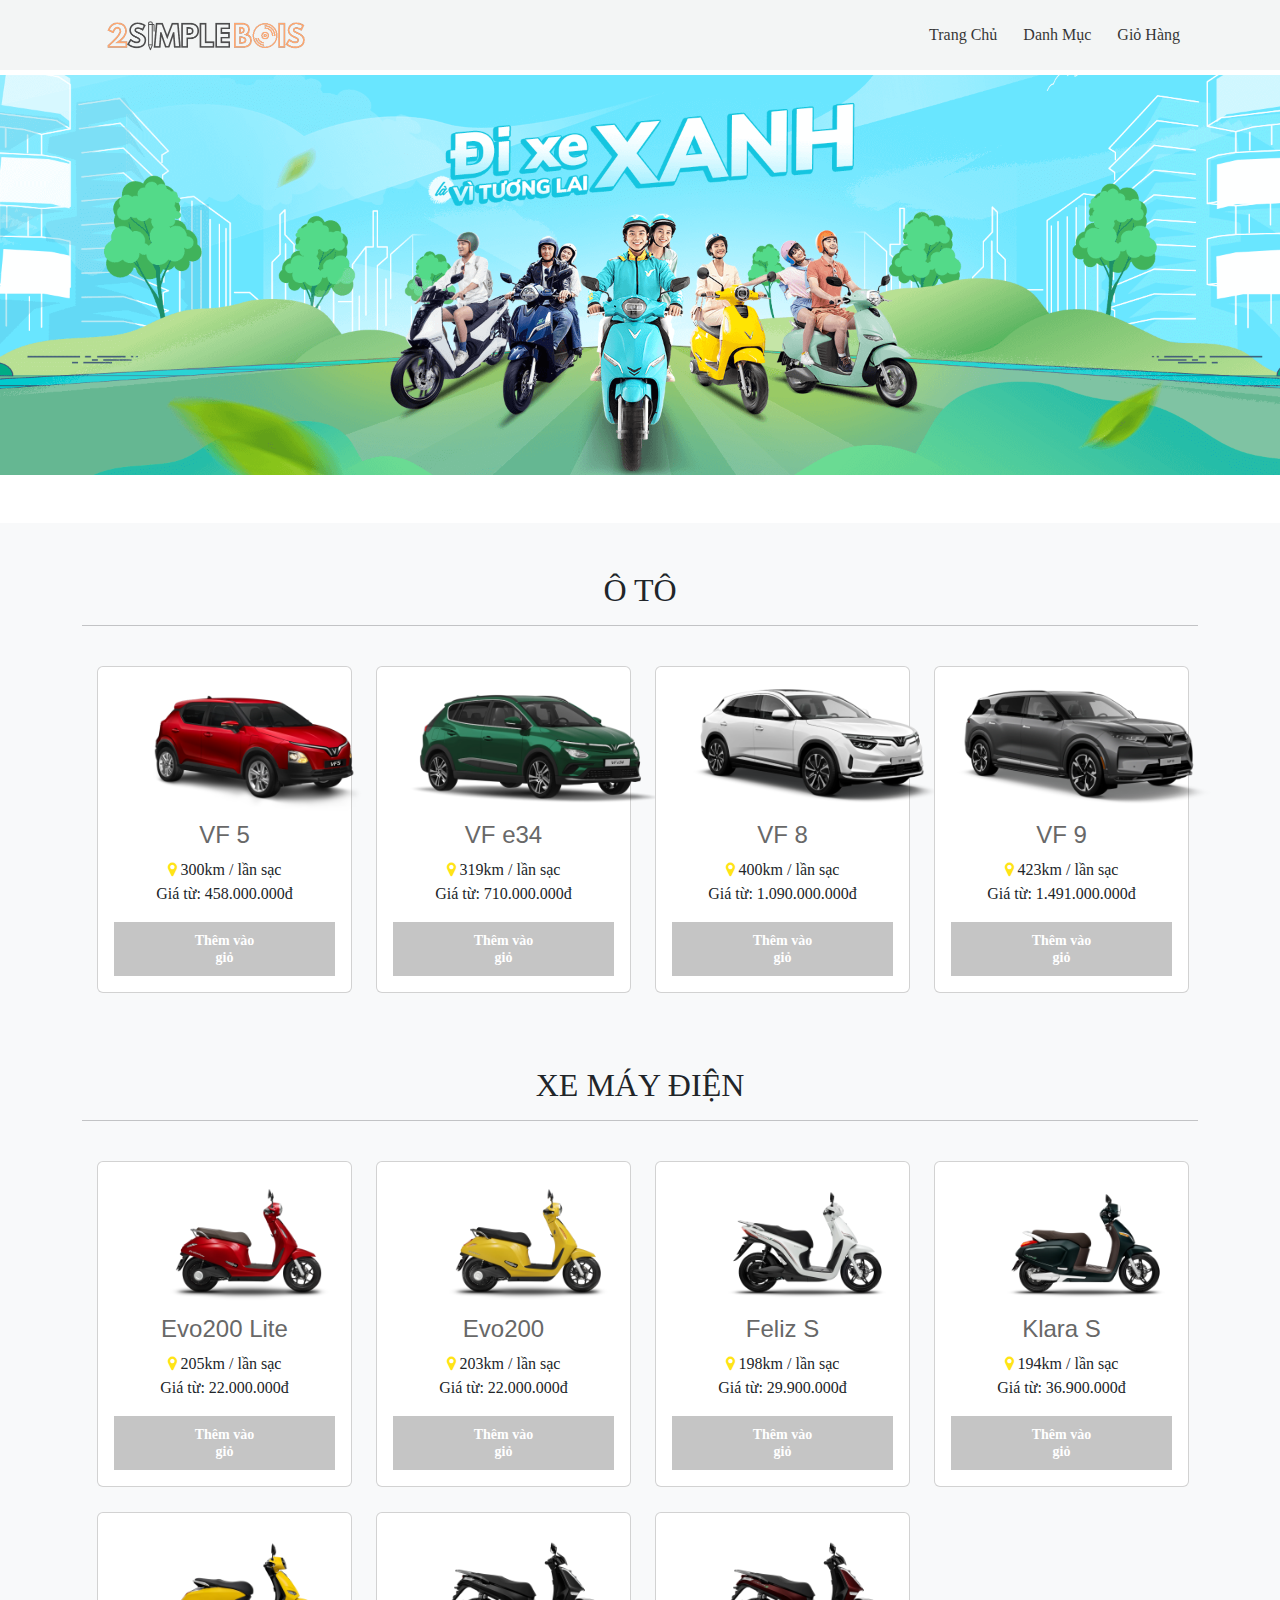
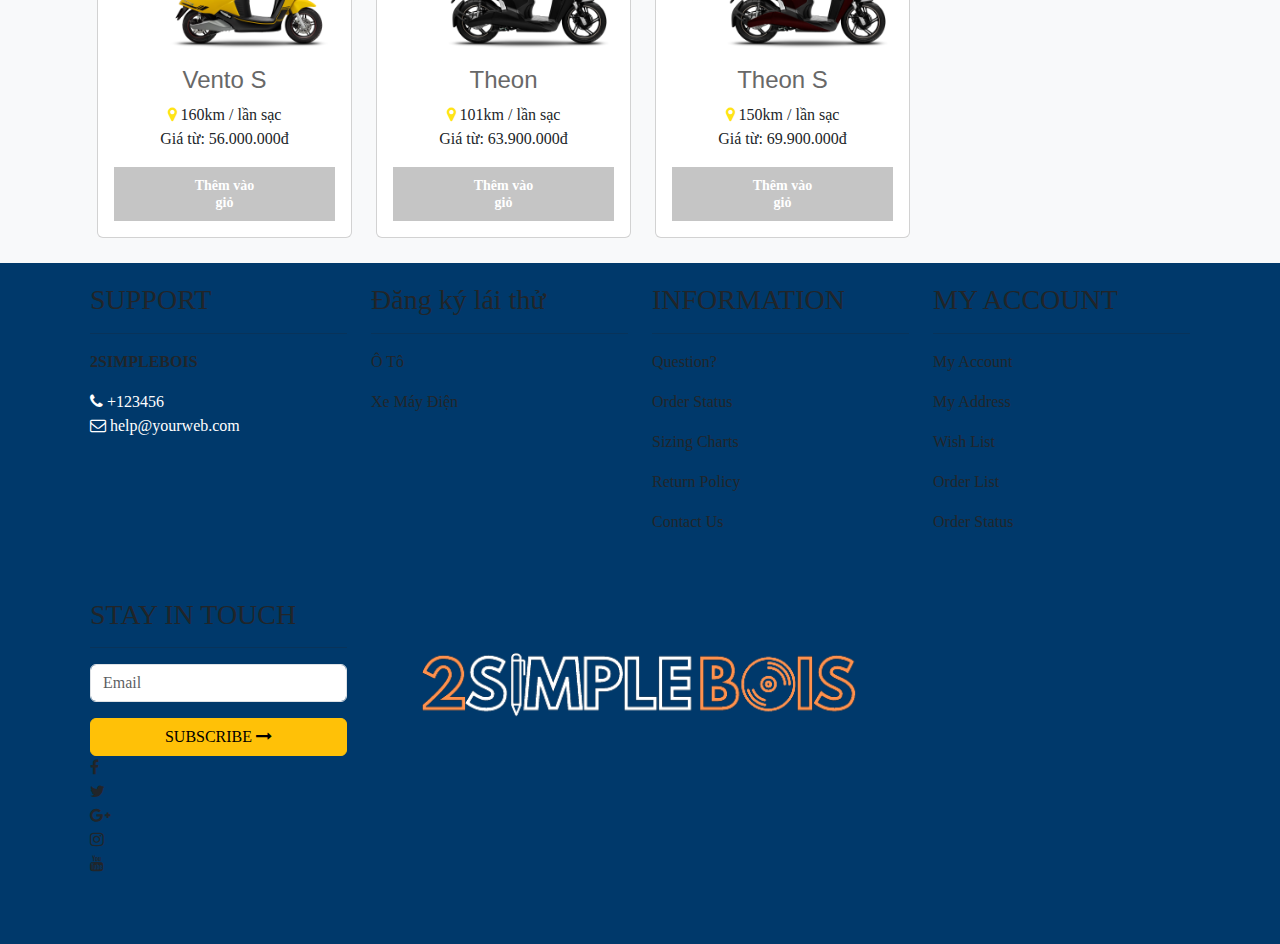
==== commit f4c2369d: "V1.0.3" ====
--- a/index.html
+++ b/index.html
@@ -22,10 +22,10 @@
                     </li>
                     <!-- dropdown -->
                     <li class="nav-item">
-                        <a class="nav-link " aria-current="page" href="tintuc.html">Danh Mục</a>
+                        <a class="nav-link " aria-current="page" href="index.html">Danh Mục</a>
                     </li>
                     <li class="nav-item">
-                        <a class="nav-link " aria-current="page" href="lienhe.html">Giỏ Hàng</a>
+                        <a class="nav-link " aria-current="page" href="giohang.html">Giỏ Hàng</a>
                     </li>
 
                 </ul>
@@ -242,6 +242,84 @@
                     </div>
                 </div>
     </section>
+    <footer class="container-fluid" style="background-color: #00396b;">
+        <div class="box-footer container" style="padding: 20px;"> 
+            <div class="row">
+                <div class="col-lg-3 col-md-6 col-12 mb-5">
+                    <h3>SUPPORT</h3>
+                    <hr>
+                    <p><b>2SIMPLEBOIS</b><br></p>
+                        <i class="fa fa-phone" aria-hidden="true" style="color: white;"> +123456</i><br>
+                        <i class="fa fa-envelope-o" aria-hidden="true" style="color: white;"> help@yourweb.com</i>
+                    
+
+                </div>
+                <div class="col-lg-3 col-md-6 col-12 mb-5">
+                    <h3>Đăng ký lái thử</h3>
+                    <hr>
+                    <p>Ô Tô</p>
+                    <p>Xe Máy Điện</p>
+                    
+
+                </div>
+                <div class="col-lg-3 col-md-6 col-12 mb-5">
+                    <h3>INFORMATION</h3>
+                    <hr>
+                    <p>Question?</p>
+                    <p>Order Status</p>
+                    <p>Sizing Charts</p>
+                    <p>Return Policy</p>
+                    <p>Contact Us</p>
+                </div>
+                <div class="col-lg-3 col-md-6 col-12 mb-5">
+                    <h3>MY ACCOUNT</h3>
+                    <hr>
+                    <p>My Account</p>
+                    <p>My Address</p>
+                    <p>Wish List</p>
+                    <p>Order List</p>
+                    <p>Order Status</p>
+                </div>
+                <div class="col-lg-3 col-md-6 col-12 mb-5">
+                    <h3>STAY IN TOUCH</h3>
+                    <hr>
+                    <form>
+                        <div class="mb-3">
+                            <input type="email" class="form-control" id="exampleInputEmail1"
+                                aria-describedby="emailHelp" placeholder="Email">
+                            <div id="emailHelp" class="form-text"></div>
+                        </div>
+                        <button type="submit" class="btn btn-warning" style="width: 100%;">
+                            SUBSCRIBE <i class="fa fa-long-arrow-right" aria-hidden="true"></i>
+
+                        </button>
+                    </form>
+                    <div class="icon-new">
+                        <div class="icon col-2">
+                            <i class="fa fa-facebook" aria-hidden="true"></i>
+                        </div>
+                        <div class="icon col-2">
+                            <i class="fa fa-twitter" aria-hidden="true"></i>
+                        </div>
+                        <div class="icon col-2">
+                            <i class="fa fa-google-plus" aria-hidden="true"></i>
+
+                        </div>
+                        <div class="icon col-2">
+                            <i class="fa fa-instagram" aria-hidden="true"></i>
+                        </div>
+                        <div class="icon col-2">
+                            <i class="fa fa-youtube" aria-hidden="true"></i>
+                        </div>
+                    </div>
+
+                </div>
+                <div class="col-lg-6 col-md-6 col-12 ">
+                    <img src="image/logo.png" style="width: 100%; height: auto; padding: 30px;">
+                </div>
+            </div>
+        </div>
+    </footer>
 
 
 </body>
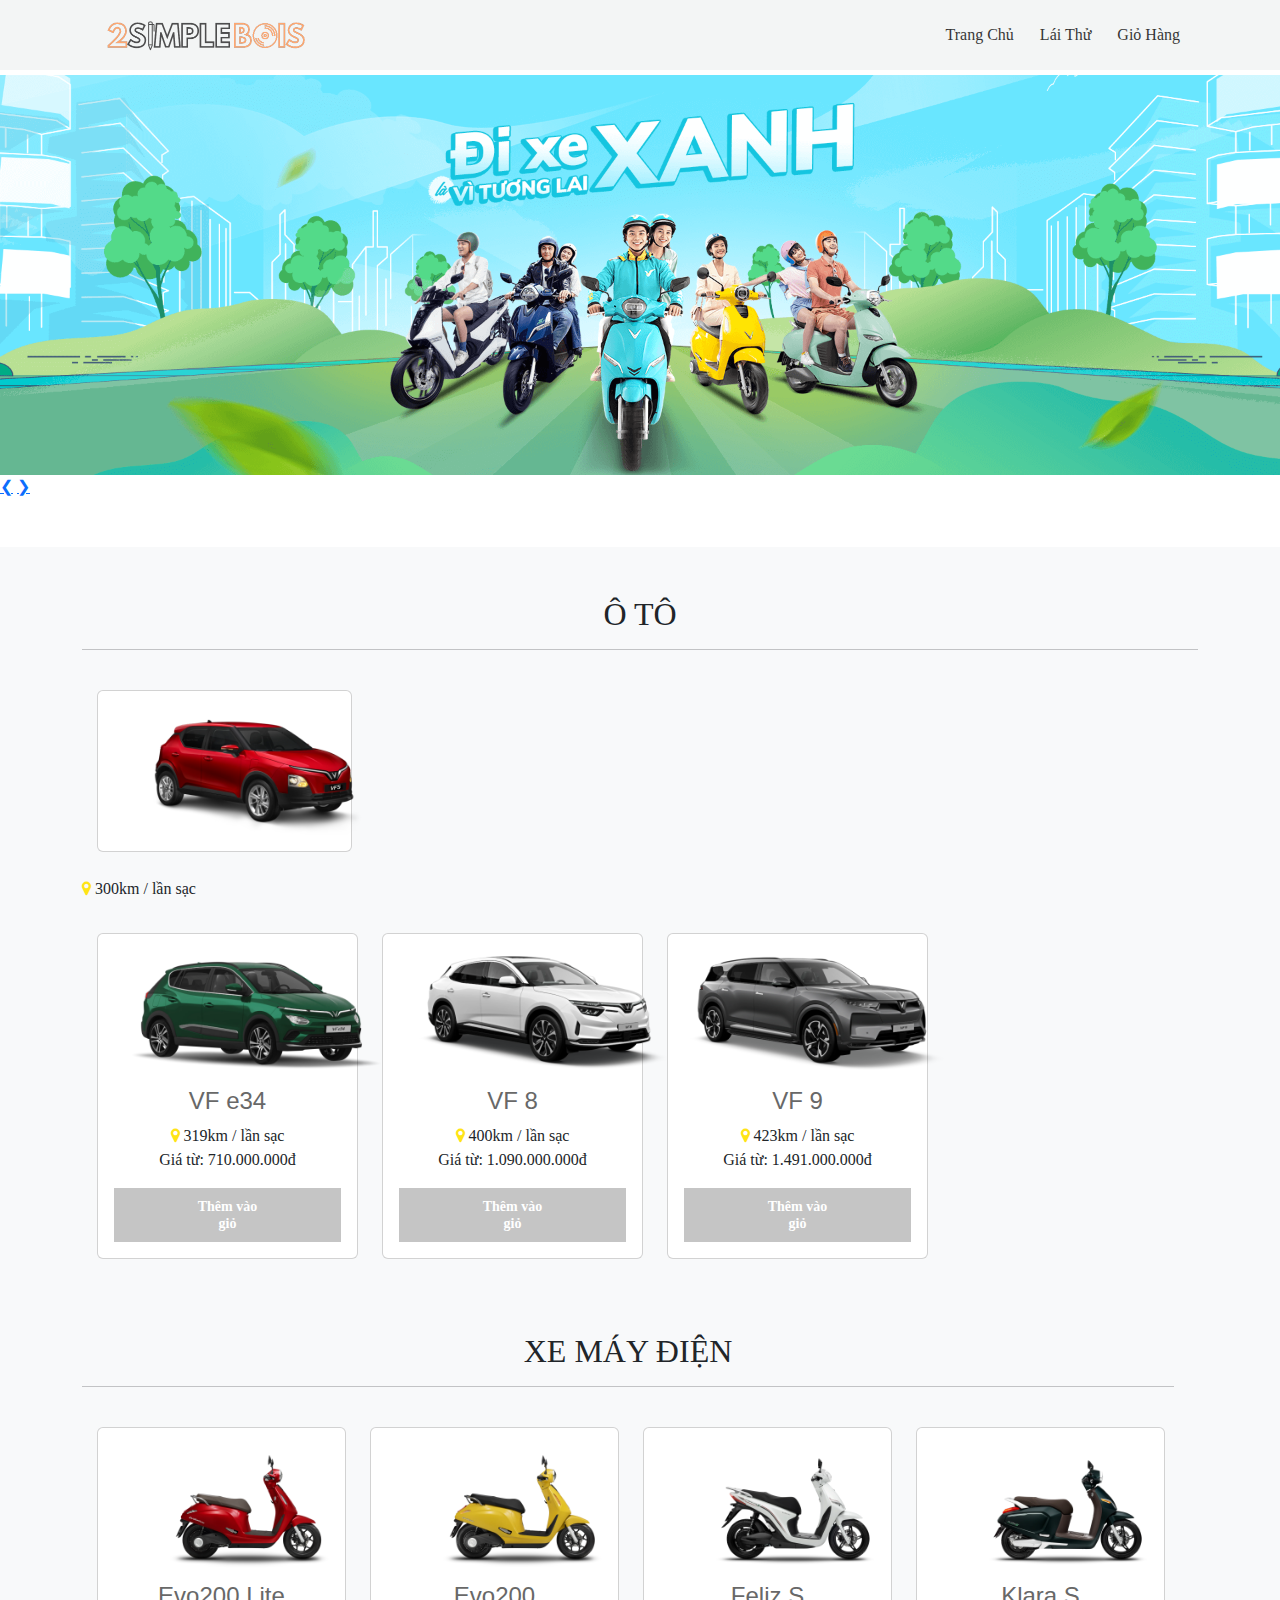
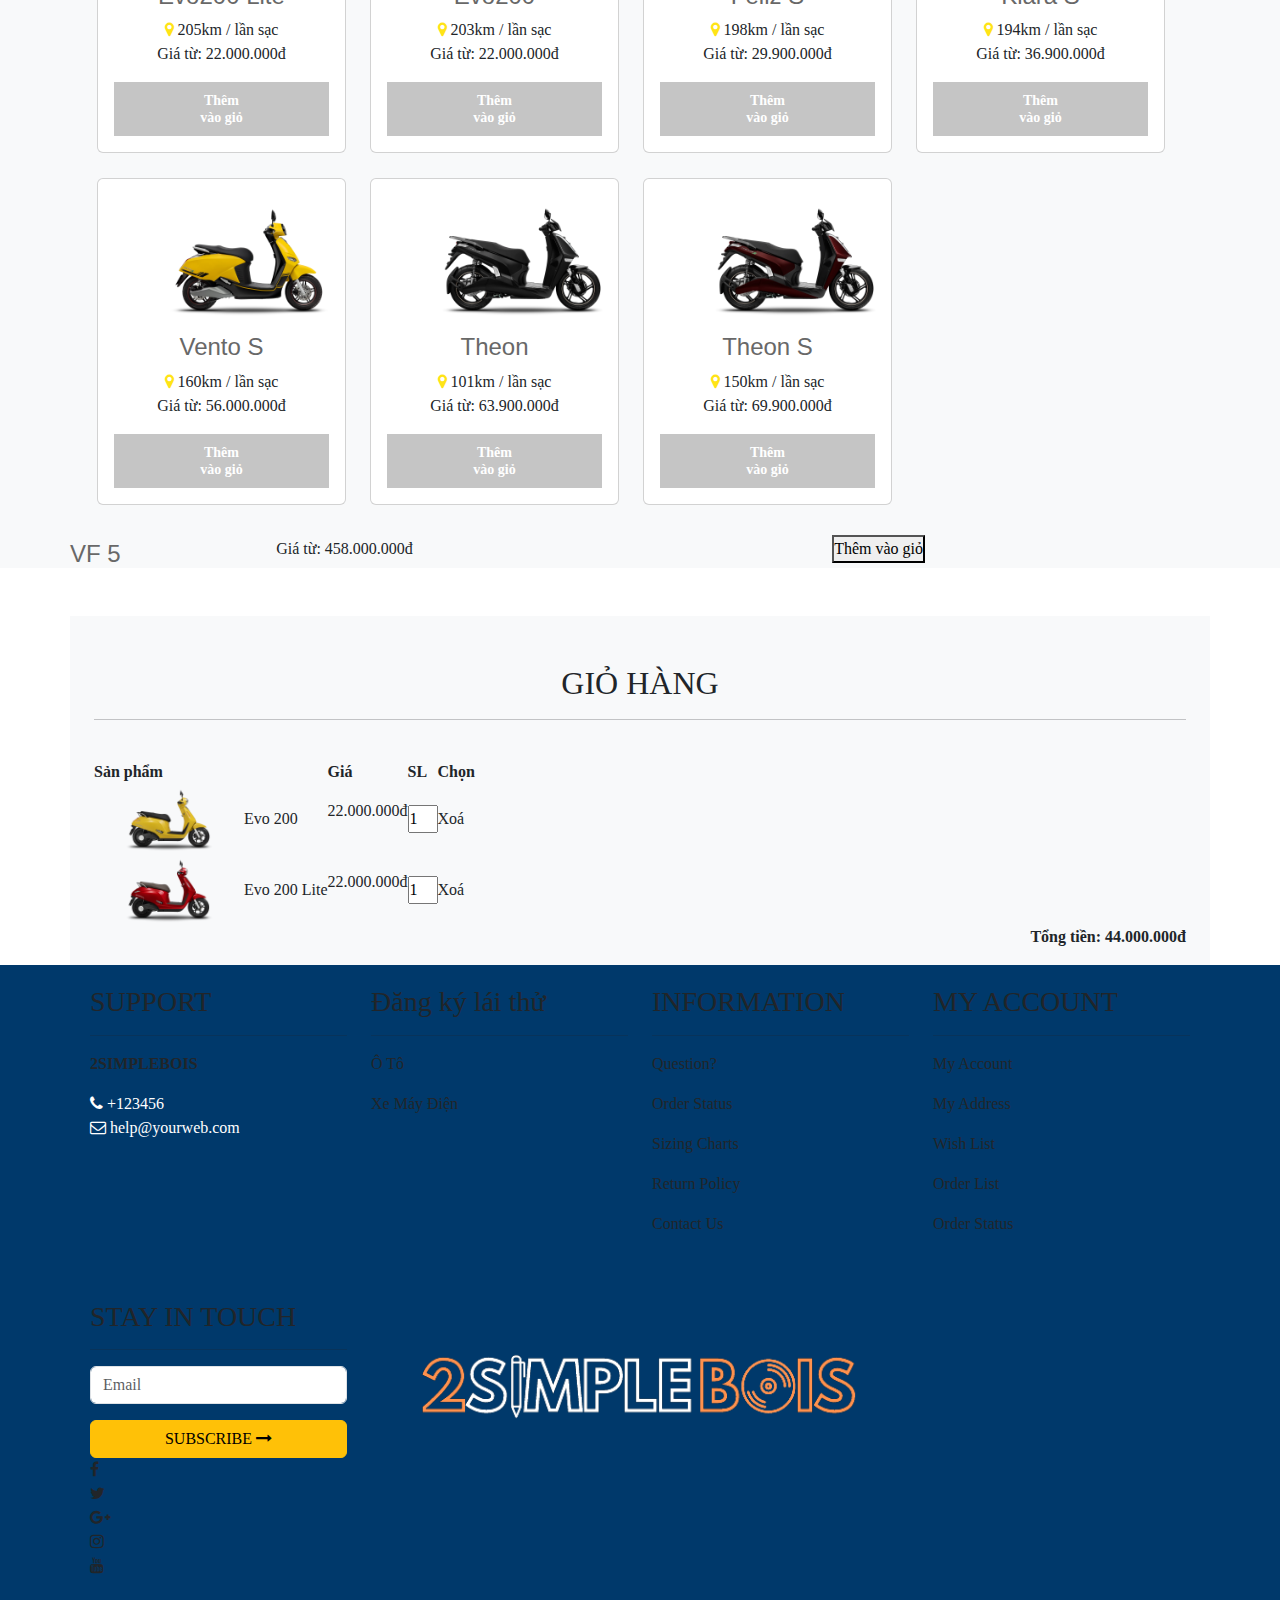
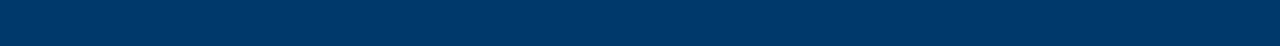
==== commit 1748c4d4: "12-10-23" ====
--- a/index.html
+++ b/index.html
@@ -20,50 +20,51 @@
                     <li class="nav-item">
                         <a class="nav-link " aria-current="page" href="index.html">Trang Chủ</a>
                     </li>
-                    <!-- dropdown -->
                     <li class="nav-item">
-                        <a class="nav-link " aria-current="page" href="index.html">Danh Mục</a>
+                        <a class="nav-link " aria-current="page" href="laithu.html">Lái thử</a>
                     </li>
                     <li class="nav-item">
-                        <a class="nav-link " aria-current="page" href="giohang.html">Giỏ Hàng</a>
+                        <a class="nav-link " aria-current="page" onclick="cuonGioHang()">Giỏ Hàng</a>
                     </li>
 
                 </ul>
-                <!-- </div> -->
             </div>
         </nav>
     </header>
 
     <div class="banner" style="margin-top:75px;">
-        <img src="image/banner1.png" alt="Los Angeles" class="d-block w-100">
-        <div class="carousel-caption">
-
-        </div>
+        <img src="image/banner1.png" id="anhbanner" class="d-block w-100" >
+        <a class="prev" onclick="prev()">❮</a>
+        <a class="next" onclick="next()">❯</a>
     </div>
 
     <section class="xe section-padding" id="about">
         <div class="container-fluid bg-light mt-5">
             <div class="container">
                 <div class="row">
+                    <table>
                     <div class="col-md-12">
                         <div class="section-header text-center pb-4 pt-5">
                             <h2>Ô TÔ</h2>
                             <hr>
                         </div>
                     </div>
+                    
                     <div class="row">
                         <div class="col-lg-3 col-md-6 col-12">
                             <div class="card text-center bg-white ">
                                 <div class="card-body">
                                     <img src="image/vf-5.png">
                                     <i class="bi bi-laptop"></i>
-                                    <h3 class="card-title">VF 5</h3>
+                                    <tr>
+                                    <td><h3 class="card-title">VF 5</h3></td>
                                     <p class="lead">
                                         <i class="fa fa-map-marker" aria-hidden="true" style="color: #ffe416;"></i>
                                         300km / lần sạc<br>
-                                        Giá từ: 458.000.000đ
-                                    </p>
-                                    <button>Thêm vào giỏ</button>
+                                     <td> Giá từ: 458.000.000đ</td>
+                                    </p>
+                                    <td><button>Thêm vào giỏ</button></td>
+                                    </tr>
                                 </div>
 
                             </div>
@@ -240,8 +241,53 @@
                         </div>
 
                     </div>
+                </table>
                 </div>
     </section>
+    <section id="giohang" class="container bg-light ">
+        <div class="container-fluid mt-5">
+            <div class="cart">
+                <div class="row">
+                    <div class="col-md-12">
+                        <div class="section-header text-center pb-4 pt-5">
+                            <h2>GIỎ HÀNG</h2>
+                            <hr>
+                        </div>
+                    </div>
+                    <form action="">
+                        <table>
+                            <thead>
+                                <tr>
+                                    <th>Sản phẩm</th>
+                                    <th>Giá</th>
+                                    <th>SL</th>
+                                    <th>Chọn</th>
+                                </tr>
+                            </thead>
+                            <tbody>
+                                <tr>
+                                    <td style="display: flex; align-items: center;"><img style="width: 150px" src="image/Evo200.png">Evo 200</td>
+                                    <td><p><span>22.000.000đ</span></p></td>
+                                    <td><input style="width: 30px; outline: none;" type="number" value="1" min="0"></td>
+                                    <td style="cursor: pointer;">Xoá</td>
+                                </tr>
+                                <tr>
+                                    <td style="display: flex; align-items: center;"><img style="width: 150px" src="image/Evo200-lite.png">Evo 200 Lite</td>
+                                    <td><p><span>22.000.000đ</span></p></td> 
+                                    <td><input style="width: 30px; outline: none;" type="number" value="1" min="0"></td>
+                                    <td style="cursor: pointer;">Xoá</td>
+                                </tr>
+                            </tbody>
+                        </table>
+                        <div style="text-align: right;" class="total">
+                            <p style="font-weight: bold;">Tổng tiền: <span>44.000.000đ</span></p>
+                        </div>
+                    </form>
+                </div>
+            </div>
+        </div>
+    </section>
+
     <footer class="container-fluid" style="background-color: #00396b;">
         <div class="box-footer container" style="padding: 20px;"> 
             <div class="row">
@@ -321,7 +367,7 @@
         </div>
     </footer>
 
-
+<script src="trangchu.js"></script>
 </body>
 
 </html>